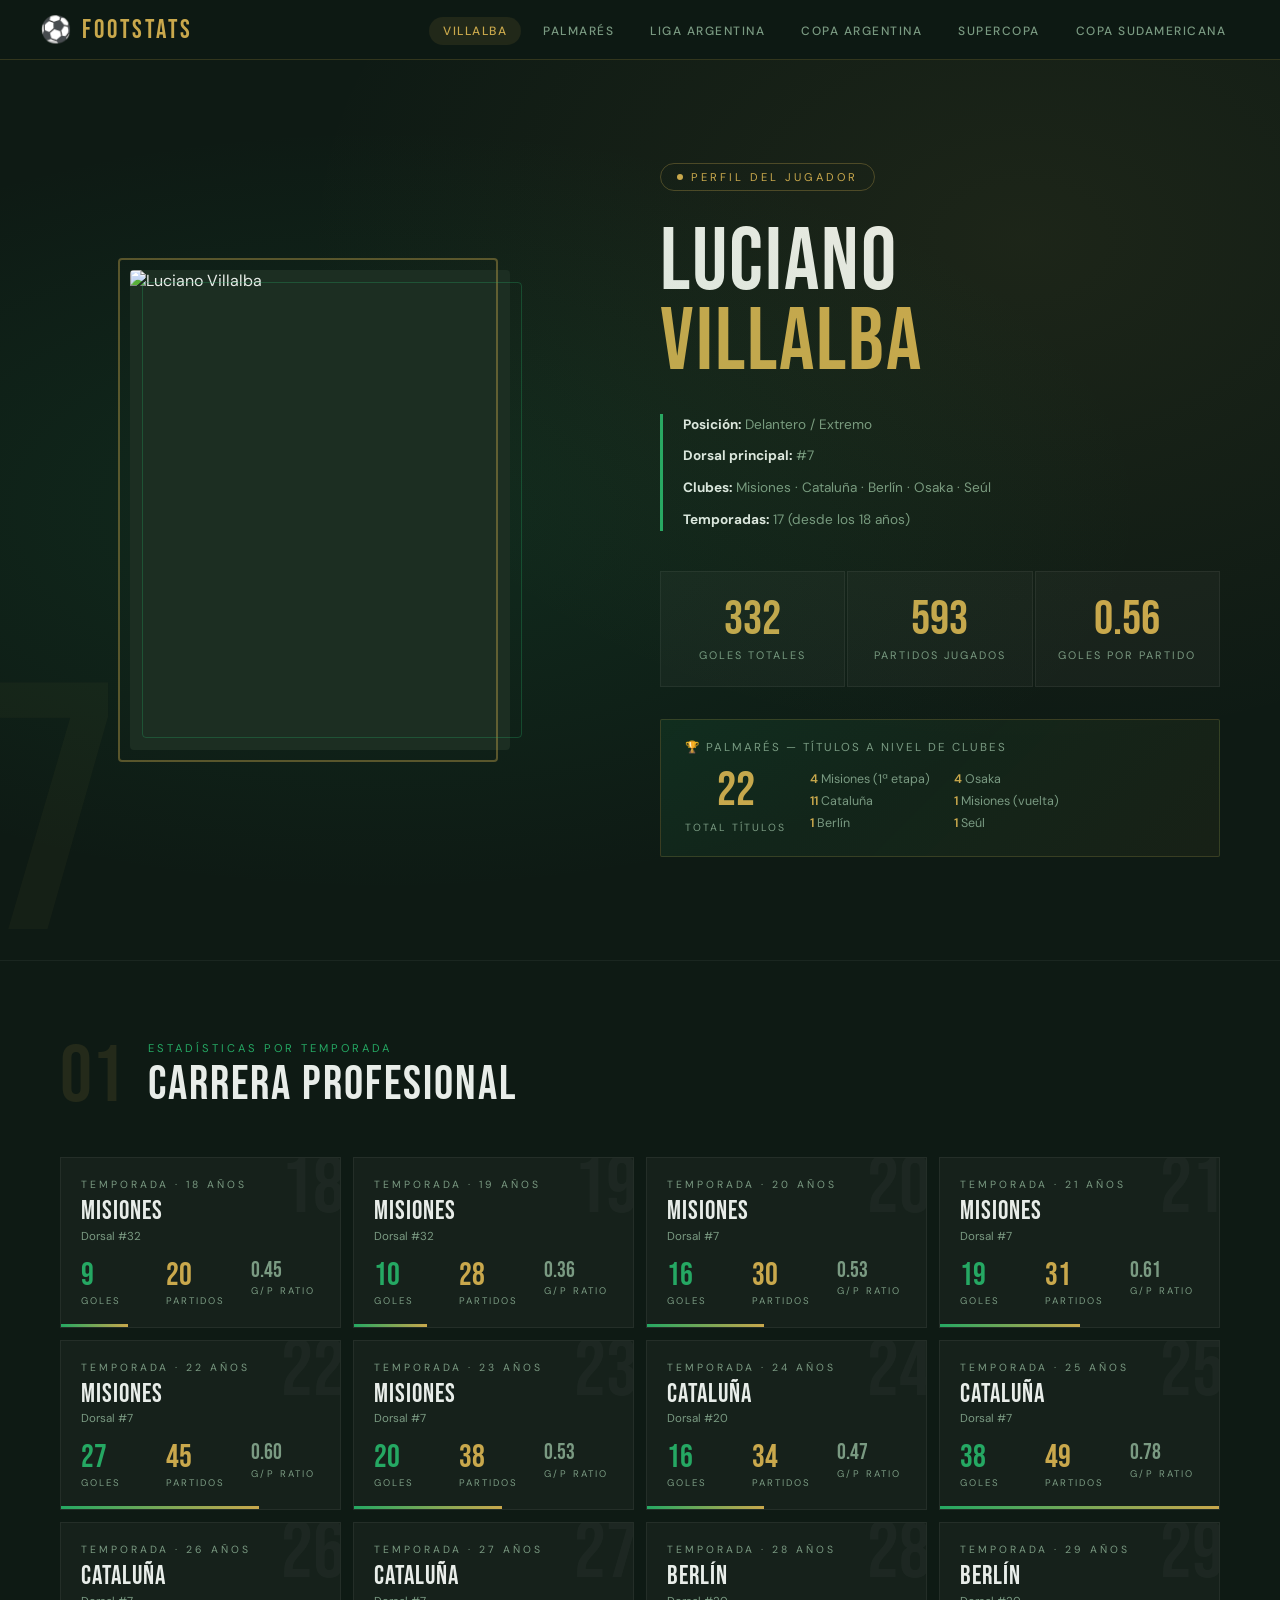
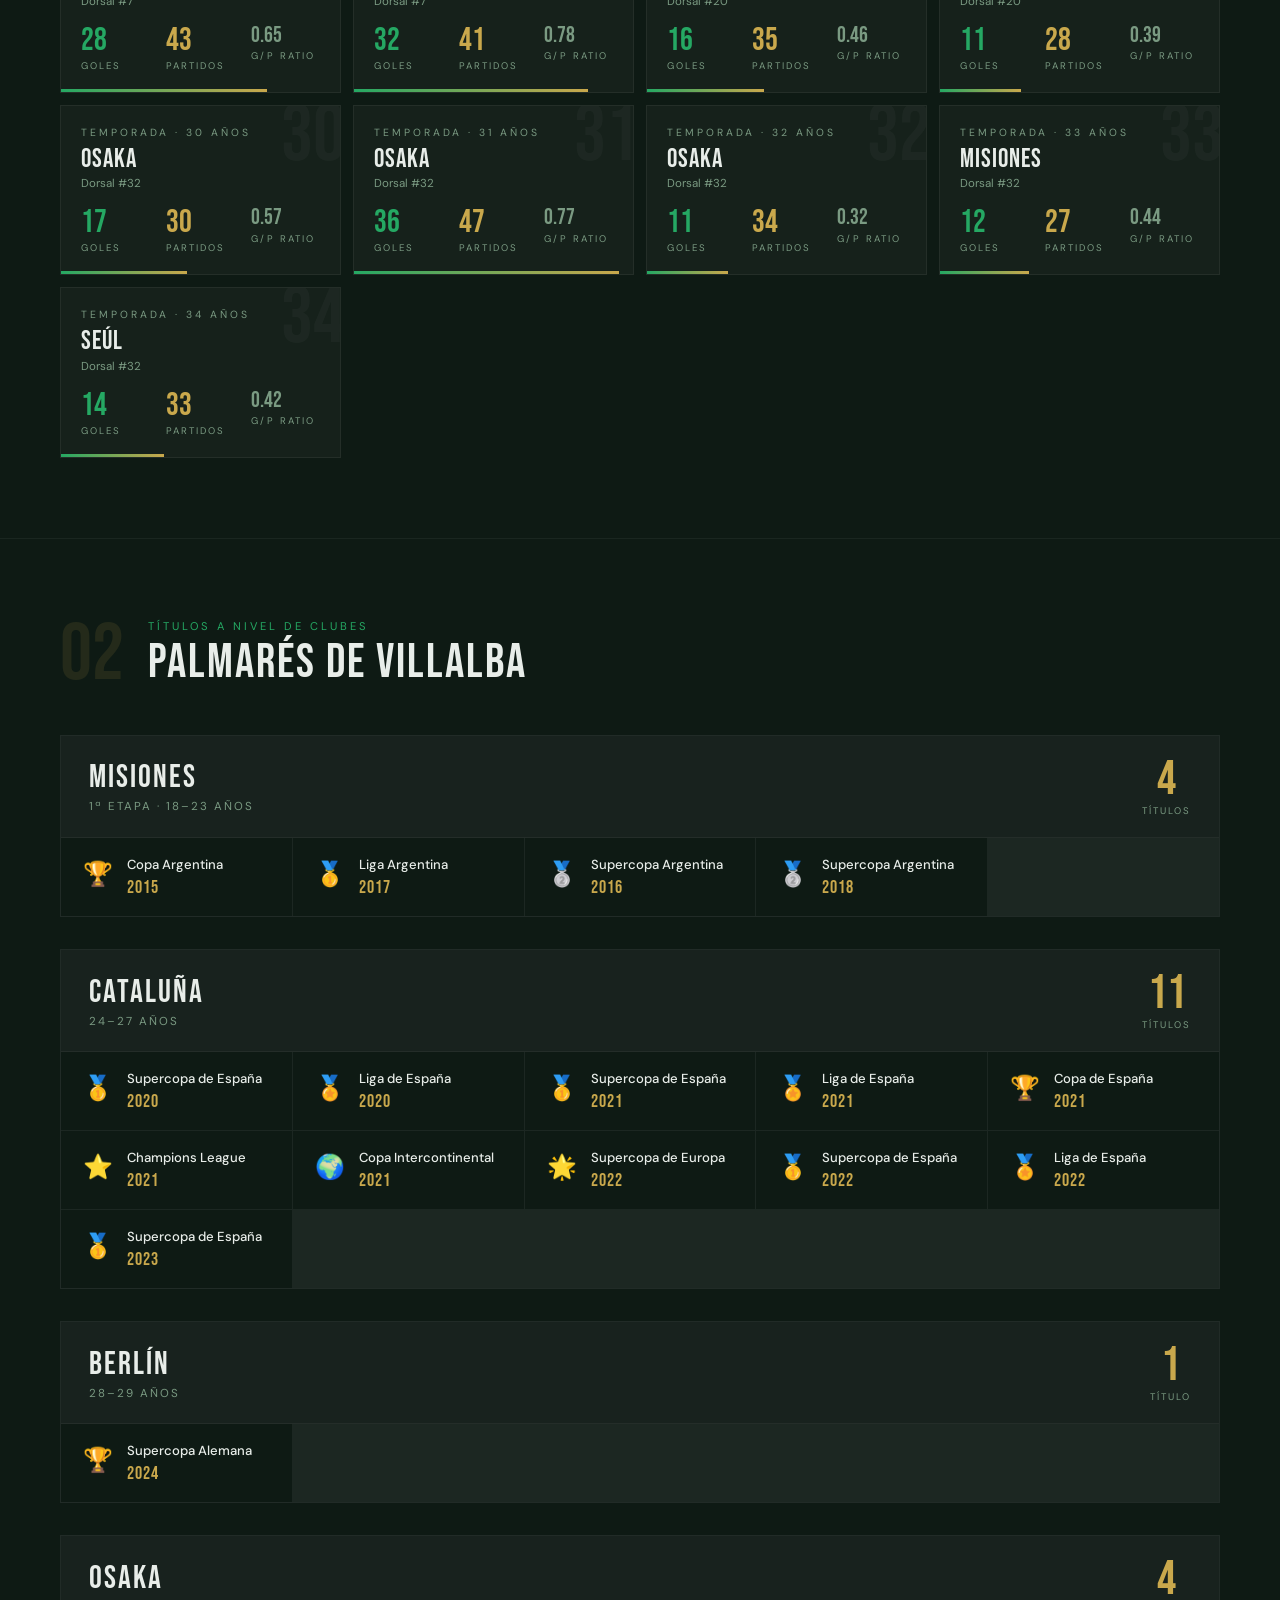
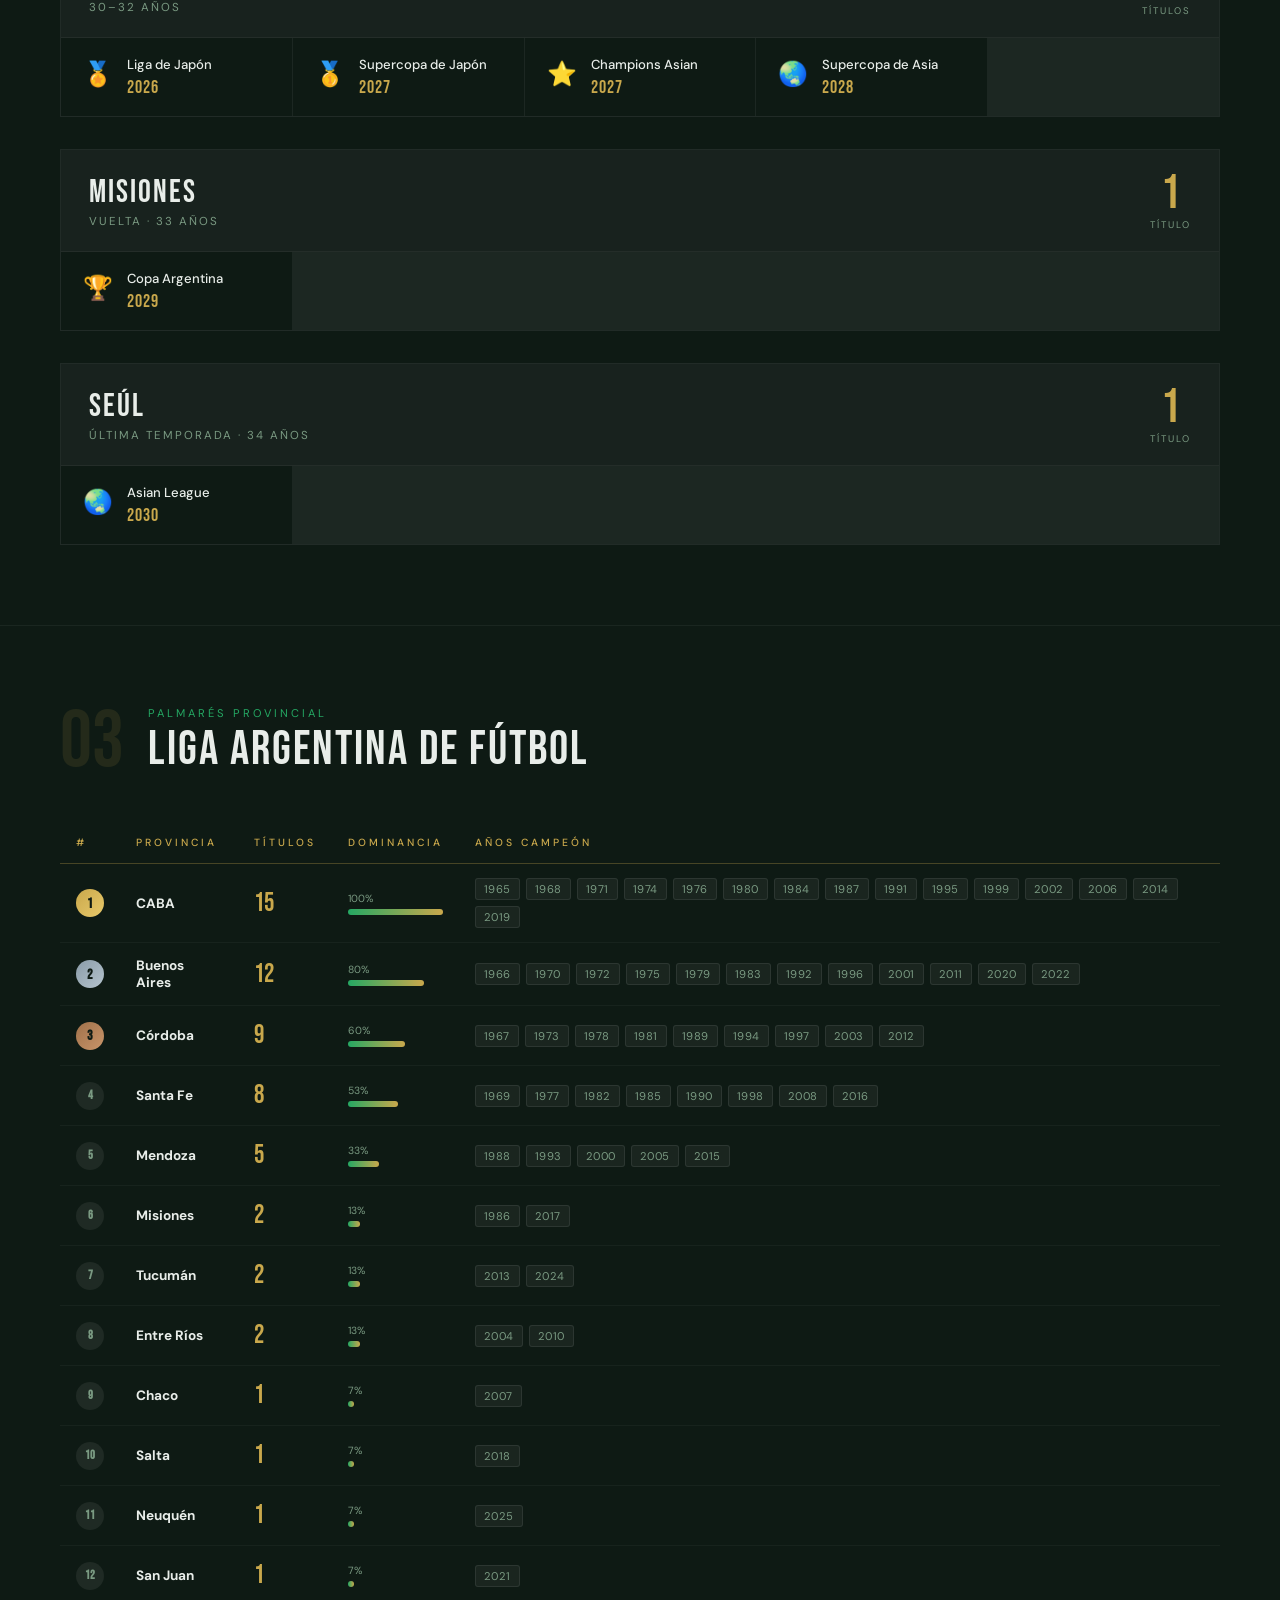
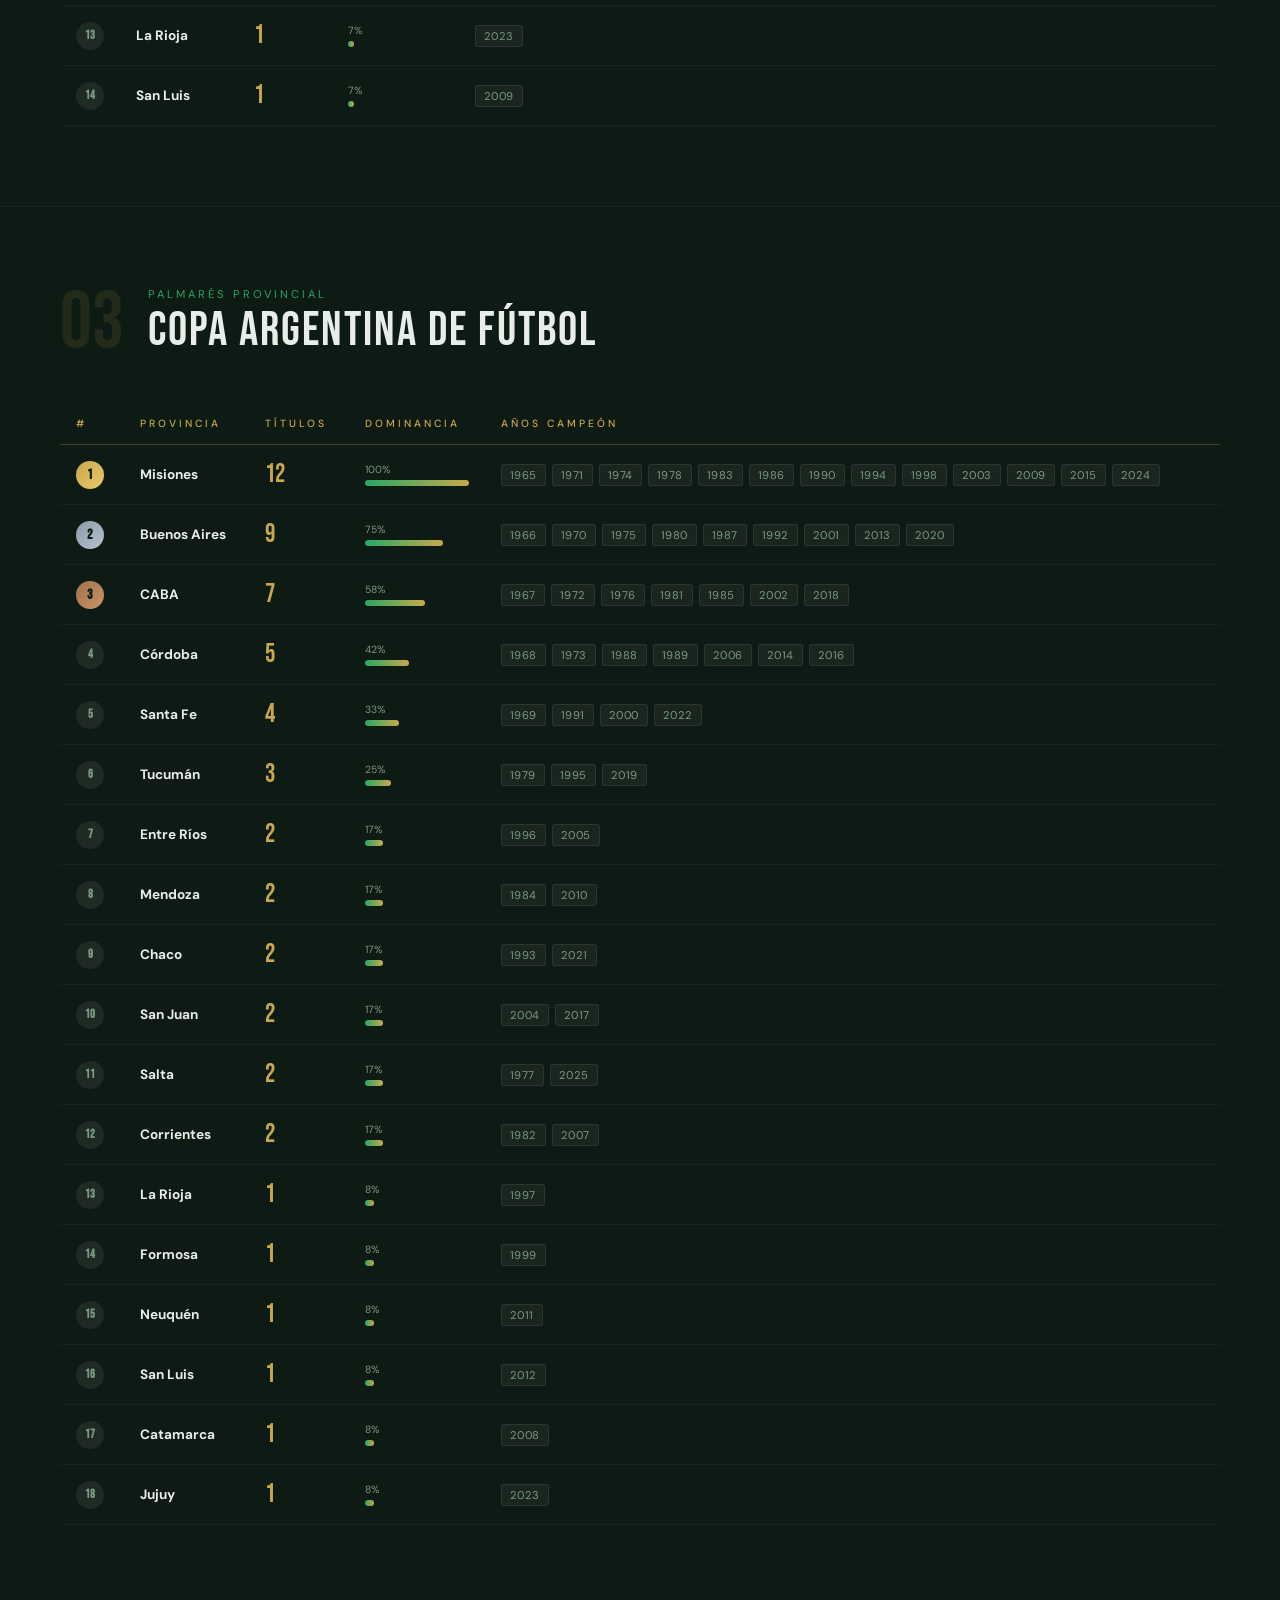
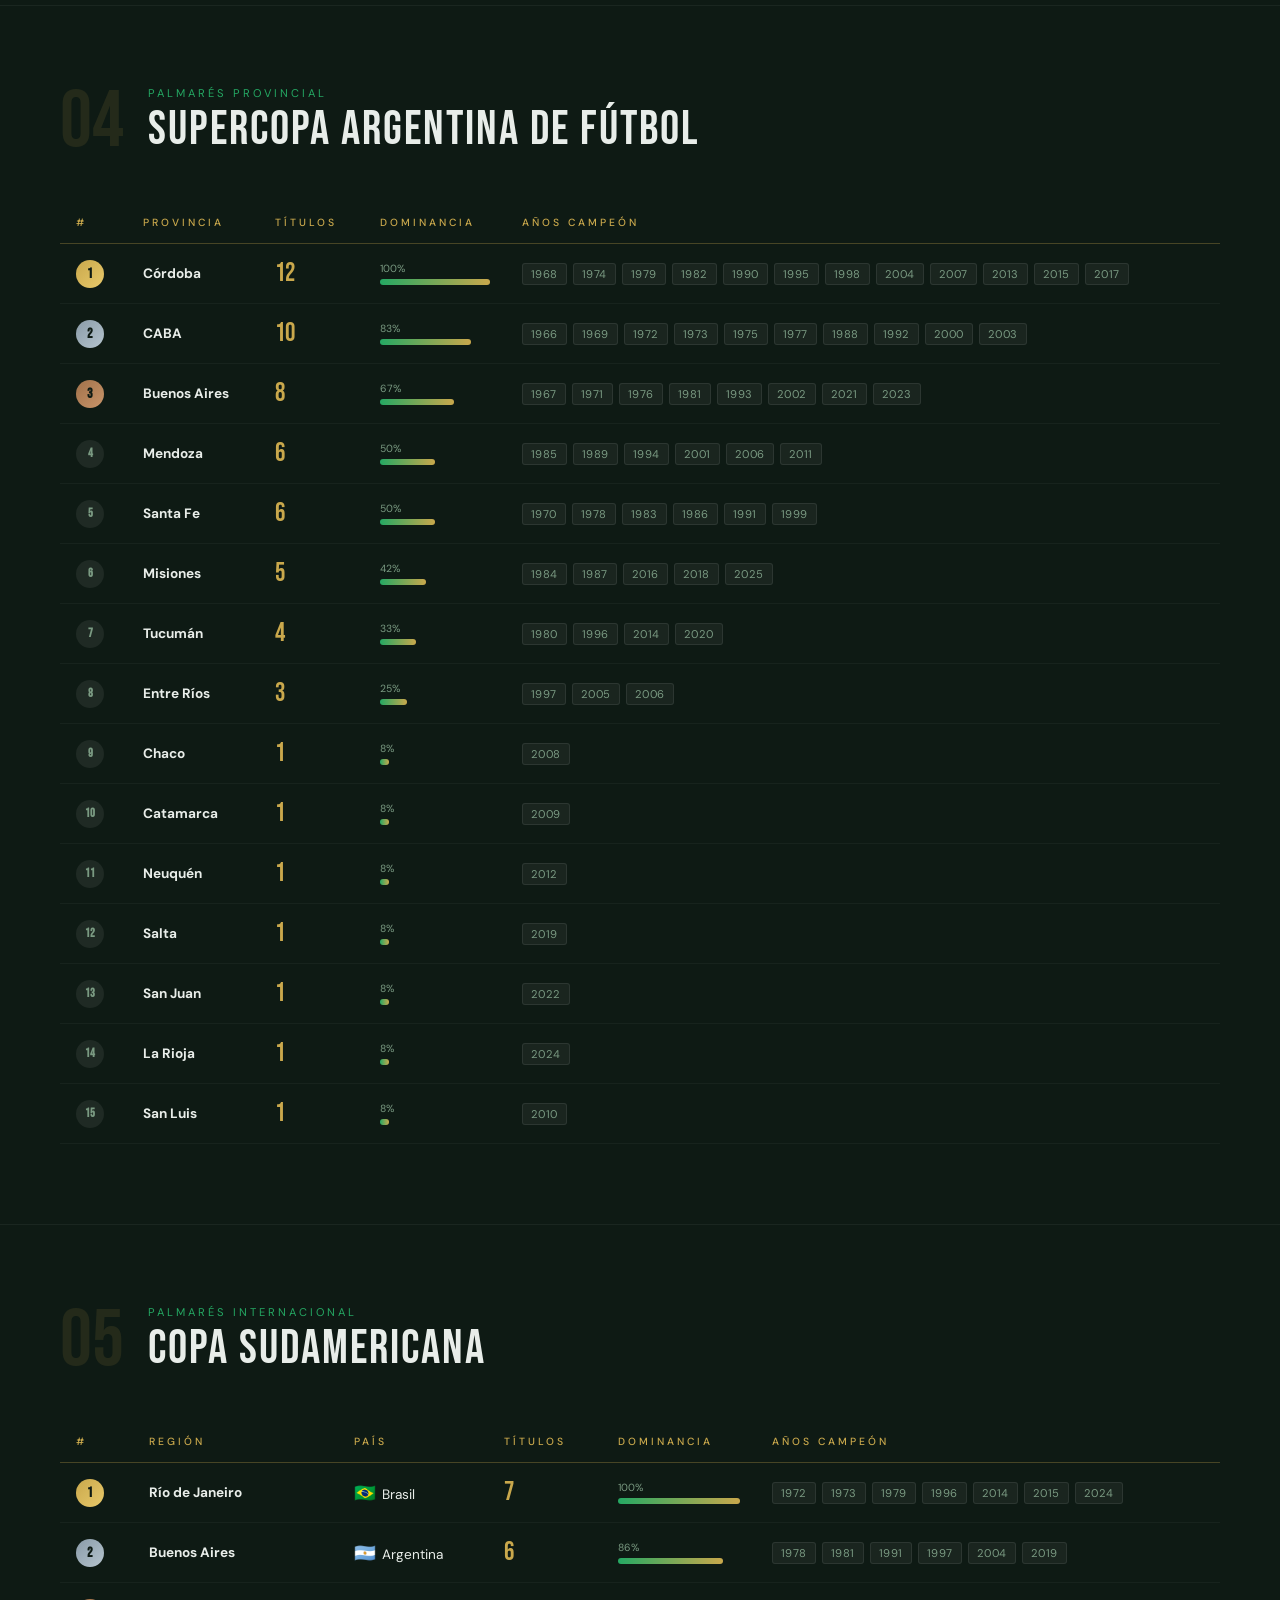
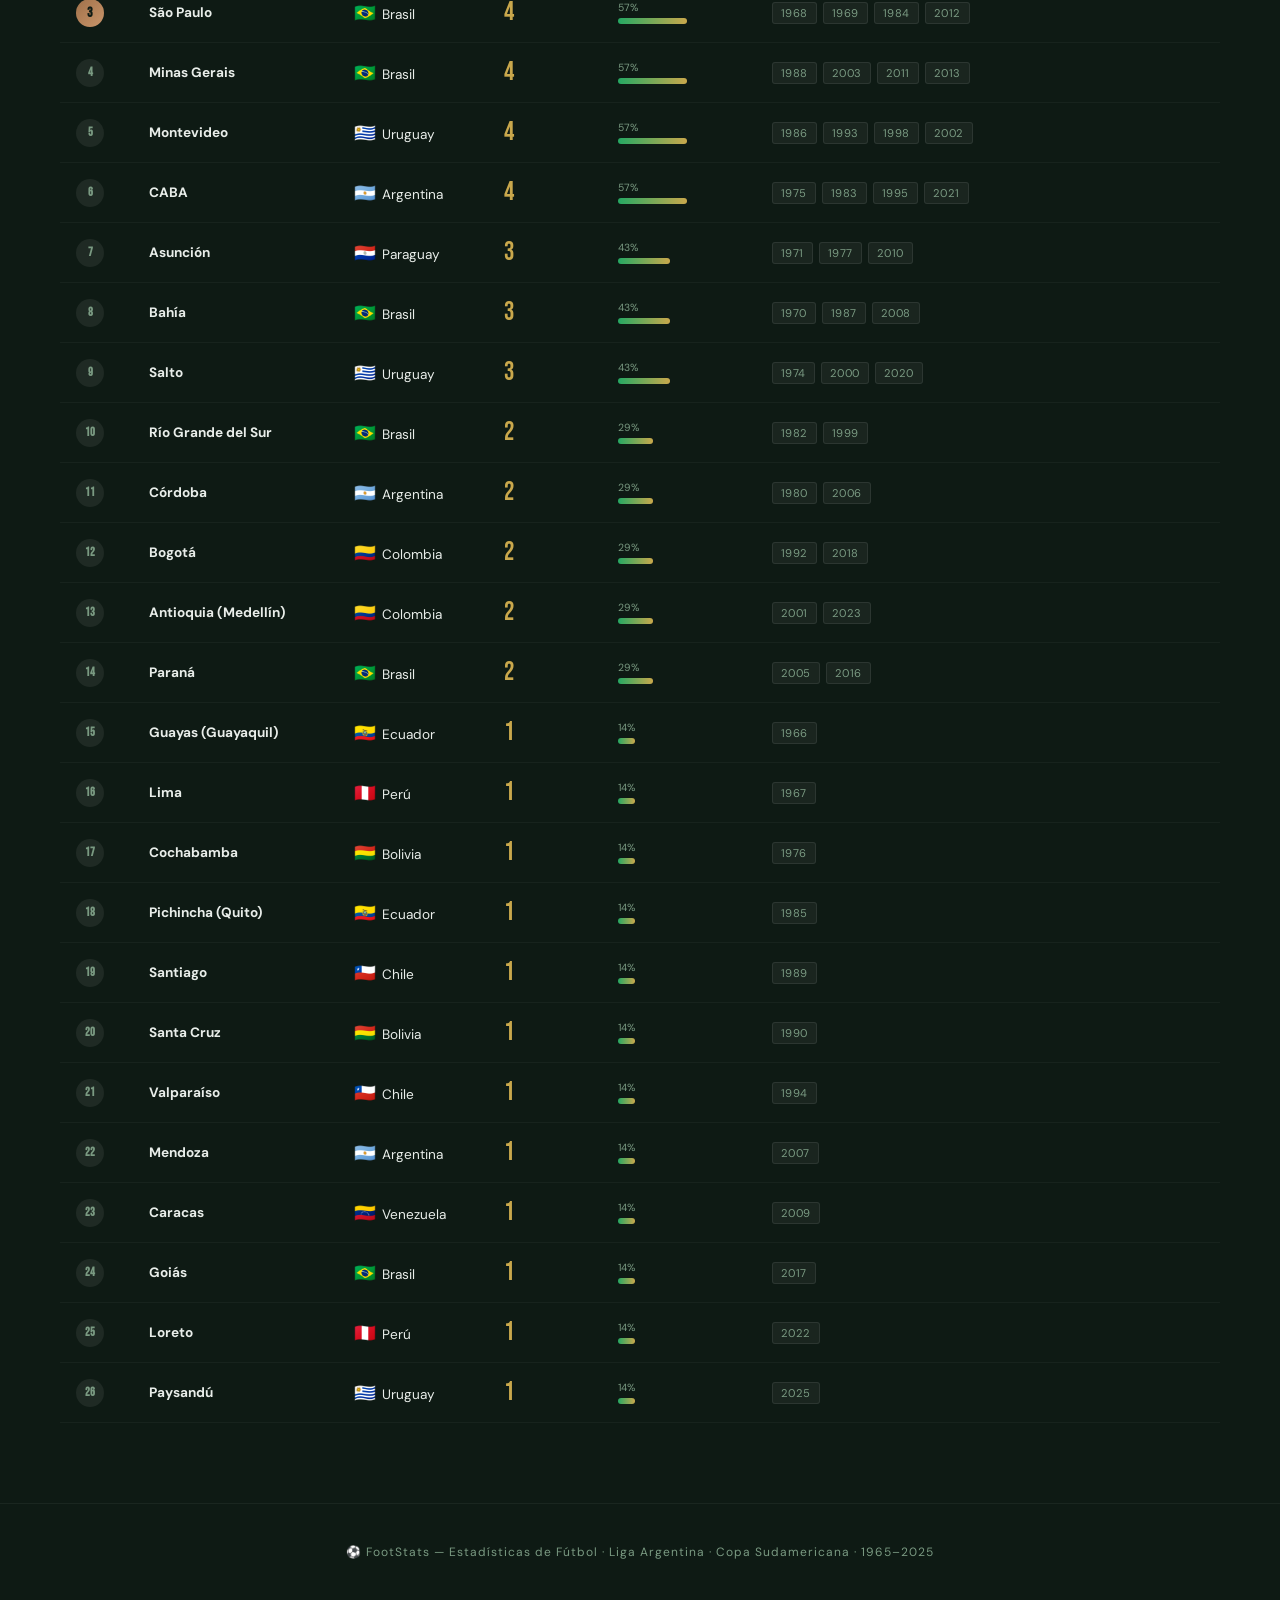
==== index.html @ 55102174 "commit inicial" ====
<!DOCTYPE html>
<html lang="es">

<head>
    <meta charset="UTF-8">
    <meta name="viewport" content="width=device-width, initial-scale=1.0">
    <title>Estadísticas de Fútbol</title>
    <link
        href="https://fonts.googleapis.com/css2?family=Bebas+Neue&family=DM+Sans:wght@300;400;500;600&family=Playfair+Display:ital,wght@0,700;1,400&display=swap"
        rel="stylesheet">
    <style>
        :root {
            --green: #1a7a4a;
            --green-light: #25a863;
            --green-dark: #0d4a2c;
            --gold: #c9a84c;
            --gold-light: #e8c96a;
            --cream: #f5f0e8;
            --dark: #0e1a14;
            --mid: #1c2e22;
            --text: #e8ede9;
            --muted: #7a9a82;
            --white: #ffffff;
            --red: #c0392b;
        }

        * {
            margin: 0;
            padding: 0;
            box-sizing: border-box;
        }

        body {
            background-color: var(--dark);
            color: var(--text);
            font-family: 'DM Sans', sans-serif;
            overflow-x: hidden;
        }

        /* NAV */
        nav {
            position: sticky;
            top: 0;
            z-index: 100;
            background: rgba(14, 26, 20, 0.95);
            backdrop-filter: blur(10px);
            border-bottom: 1px solid rgba(201, 168, 76, 0.2);
            padding: 0 40px;
            display: flex;
            align-items: center;
            justify-content: space-between;
            height: 60px;
        }

        .nav-logo {
            font-family: 'Bebas Neue', sans-serif;
            font-size: 1.6rem;
            letter-spacing: 3px;
            color: var(--gold);
        }

        .nav-links {
            display: flex;
            gap: 8px;
            list-style: none;
            flex-wrap: wrap;
        }

        .nav-links a {
            color: var(--muted);
            text-decoration: none;
            font-size: 0.75rem;
            font-weight: 500;
            letter-spacing: 1.5px;
            text-transform: uppercase;
            padding: 6px 14px;
            border-radius: 20px;
            transition: all 0.2s;
        }

        .nav-links a:hover,
        .nav-links a.active {
            color: var(--gold);
            background: rgba(201, 168, 76, 0.1);
        }

        /* HERO PLAYER */
        .player-hero {
            min-height: 100vh;
            display: grid;
            grid-template-columns: 1fr 1fr;
            position: relative;
            overflow: hidden;
        }

        .player-hero::before {
            content: '';
            position: absolute;
            inset: 0;
            background: radial-gradient(ellipse at 30% 50%, rgba(37, 168, 99, 0.12) 0%, transparent 60%),
                radial-gradient(ellipse at 80% 20%, rgba(201, 168, 76, 0.08) 0%, transparent 50%);
            pointer-events: none;
        }

        .player-photo-side {
            position: relative;
            display: flex;
            align-items: center;
            justify-content: center;
            padding: 80px 40px;
        }

        .photo-frame {
            position: relative;
            width: 380px;
            height: 480px;
        }

        .photo-frame::before {
            content: '';
            position: absolute;
            top: -12px;
            left: -12px;
            right: 12px;
            bottom: -12px;
            border: 2px solid var(--gold);
            border-radius: 4px;
            opacity: 0.4;
        }

        .photo-frame::after {
            content: '';
            position: absolute;
            top: 12px;
            left: 12px;
            right: -12px;
            bottom: 12px;
            border: 1px solid var(--green-light);
            border-radius: 4px;
            opacity: 0.3;
        }

        .player-image {
            width: 100%;
            height: 100%;
            object-fit: cover;
            border-radius: 4px;
            display: block;
            background: var(--mid);
        }

        .photo-placeholder {
            width: 100%;
            height: 100%;
            background: linear-gradient(145deg, var(--mid), var(--green-dark));
            border-radius: 4px;
            display: flex;
            flex-direction: column;
            align-items: center;
            justify-content: center;
            gap: 16px;
            color: var(--muted);
            border: 2px dashed rgba(201, 168, 76, 0.3);
        }

        .photo-placeholder svg {
            opacity: 0.4;
        }

        .photo-placeholder span {
            font-size: 0.8rem;
            letter-spacing: 2px;
            text-transform: uppercase;
            opacity: 0.5;
        }

        .player-number-bg {
            position: absolute;
            font-family: 'Bebas Neue', sans-serif;
            font-size: 22rem;
            color: rgba(201, 168, 76, 0.04);
            bottom: -40px;
            left: -20px;
            line-height: 1;
            pointer-events: none;
            user-select: none;
        }

        .player-info-side {
            display: flex;
            flex-direction: column;
            justify-content: center;
            padding: 80px 60px 80px 20px;
            gap: 32px;
        }

        .player-tag {
            display: inline-flex;
            align-items: center;
            gap: 8px;
            font-size: 0.7rem;
            letter-spacing: 3px;
            text-transform: uppercase;
            color: var(--gold);
            border: 1px solid rgba(201, 168, 76, 0.3);
            padding: 6px 16px;
            border-radius: 20px;
            width: fit-content;
        }

        .player-tag::before {
            content: '';
            width: 6px;
            height: 6px;
            border-radius: 50%;
            background: var(--gold);
        }

        .player-name {
            font-family: 'Bebas Neue', sans-serif;
            font-size: 5.5rem;
            line-height: 0.9;
            letter-spacing: 2px;
        }

        .player-name .first {
            color: var(--text);
            display: block;
        }

        .player-name .last {
            color: var(--gold);
            display: block;
        }

        .player-meta {
            display: flex;
            flex-direction: column;
            gap: 10px;
            padding-left: 2px;
            border-left: 3px solid var(--green-light);
            padding-left: 20px;
        }

        .player-meta p {
            font-size: 0.85rem;
            color: var(--muted);
            line-height: 1.6;
        }

        .player-meta strong {
            color: var(--text);
        }

        /* STATS OVERVIEW */
        .stats-overview {
            display: grid;
            grid-template-columns: repeat(3, 1fr);
            gap: 2px;
            margin-top: 8px;
        }

        .stat-block {
            background: rgba(255, 255, 255, 0.03);
            padding: 24px 20px;
            border: 1px solid rgba(255, 255, 255, 0.06);
            text-align: center;
            transition: all 0.3s;
            cursor: default;
        }

        .stat-block:hover {
            background: rgba(201, 168, 76, 0.08);
            border-color: rgba(201, 168, 76, 0.2);
        }

        .stat-block .num {
            font-family: 'Bebas Neue', sans-serif;
            font-size: 3rem;
            color: var(--gold);
            line-height: 1;
            display: block;
        }

        .stat-block .lbl {
            font-size: 0.68rem;
            letter-spacing: 2px;
            text-transform: uppercase;
            color: var(--muted);
            margin-top: 4px;
            display: block;
        }

        .palmares-box {
            background: linear-gradient(135deg, rgba(37, 168, 99, 0.1), rgba(201, 168, 76, 0.05));
            border: 1px solid rgba(201, 168, 76, 0.2);
            padding: 20px 24px;
            border-radius: 2px;
            display: flex;
            align-items: center;
            justify-content: space-between;
            gap: 16px;
        }

        .palmares-box .palm-label {
            font-size: 0.72rem;
            letter-spacing: 2px;
            text-transform: uppercase;
            color: var(--muted);
        }

        .palmares-box .palm-content {
            font-size: 0.9rem;
            color: var(--text);
            margin-top: 4px;
        }

        .titles-input-row {
            display: flex;
            gap: 12px;
            align-items: center;
        }

        .titles-input {
            background: rgba(255, 255, 255, 0.05);
            border: 1px solid rgba(201, 168, 76, 0.3);
            color: var(--gold);
            font-family: 'Bebas Neue', sans-serif;
            font-size: 2.5rem;
            width: 80px;
            text-align: center;
            padding: 8px;
            border-radius: 2px;
            outline: none;
            transition: border-color 0.2s;
        }

        .titles-input:focus {
            border-color: var(--gold);
        }

        /* CAREER TABLE */
        section {
            padding: 80px 60px;
            border-top: 1px solid rgba(255, 255, 255, 0.05);
        }

        .section-header {
            display: flex;
            align-items: flex-end;
            gap: 24px;
            margin-bottom: 48px;
        }

        .section-number {
            font-family: 'Bebas Neue', sans-serif;
            font-size: 5rem;
            color: rgba(201, 168, 76, 0.12);
            line-height: 0.8;
            flex-shrink: 0;
        }

        .section-title-block {}

        .section-subtitle {
            font-size: 0.7rem;
            letter-spacing: 3px;
            text-transform: uppercase;
            color: var(--green-light);
            margin-bottom: 6px;
        }

        .section-title {
            font-family: 'Bebas Neue', sans-serif;
            font-size: 3rem;
            letter-spacing: 2px;
            color: var(--text);
            line-height: 1;
        }

        /* CAREER CARDS */
        .career-grid {
            display: grid;
            grid-template-columns: repeat(auto-fill, minmax(240px, 1fr));
            gap: 12px;
        }

        .career-card {
            background: rgba(255, 255, 255, 0.03);
            border: 1px solid rgba(255, 255, 255, 0.06);
            padding: 20px;
            position: relative;
            overflow: hidden;
            transition: all 0.3s;
            cursor: default;
        }

        .career-card:hover {
            background: rgba(255, 255, 255, 0.06);
            border-color: rgba(201, 168, 76, 0.2);
            transform: translateY(-2px);
        }

        .career-card::before {
            content: attr(data-age);
            position: absolute;
            top: -10px;
            right: -5px;
            font-family: 'Bebas Neue', sans-serif;
            font-size: 5rem;
            color: rgba(255, 255, 255, 0.03);
            line-height: 1;
            pointer-events: none;
        }

        .card-age {
            font-size: 0.65rem;
            letter-spacing: 3px;
            text-transform: uppercase;
            color: var(--muted);
            margin-bottom: 8px;
        }

        .card-club {
            font-family: 'Bebas Neue', sans-serif;
            font-size: 1.6rem;
            letter-spacing: 1px;
            color: var(--text);
            line-height: 1;
            margin-bottom: 4px;
        }

        .card-number {
            font-size: 0.72rem;
            color: var(--muted);
            margin-bottom: 16px;
        }

        .card-stats {
            display: flex;
            gap: 16px;
        }

        .card-stat {
            flex: 1;
        }

        .card-stat .val {
            font-family: 'Bebas Neue', sans-serif;
            font-size: 2rem;
            color: var(--gold);
            display: block;
            line-height: 1;
        }

        .card-stat .val.goals {
            color: var(--green-light);
        }

        .card-stat .key {
            font-size: 0.6rem;
            letter-spacing: 2px;
            text-transform: uppercase;
            color: var(--muted);
            margin-top: 2px;
            display: block;
        }

        .goals-bar {
            position: absolute;
            bottom: 0;
            left: 0;
            height: 3px;
            background: linear-gradient(90deg, var(--green-light), var(--gold));
            transition: width 1s ease;
        }

        /* PALMARÉS TABLE */
        .palmares-section {}

        .comp-tabs {
            display: flex;
            gap: 4px;
            margin-bottom: 32px;
            flex-wrap: wrap;
        }

        .comp-tab {
            font-size: 0.72rem;
            letter-spacing: 2px;
            text-transform: uppercase;
            padding: 8px 20px;
            background: transparent;
            border: 1px solid rgba(255, 255, 255, 0.1);
            color: var(--muted);
            cursor: pointer;
            transition: all 0.2s;
            font-family: 'DM Sans', sans-serif;
            font-weight: 500;
        }

        .comp-tab:hover,
        .comp-tab.active {
            background: rgba(201, 168, 76, 0.12);
            border-color: var(--gold);
            color: var(--gold);
        }

        .palmares-table-wrap {
            overflow-x: auto;
        }

        .palmares-table {
            width: 100%;
            border-collapse: collapse;
            font-size: 0.85rem;
        }

        .palmares-table thead tr {
            border-bottom: 1px solid rgba(201, 168, 76, 0.3);
        }

        .palmares-table th {
            font-size: 0.65rem;
            letter-spacing: 3px;
            text-transform: uppercase;
            color: var(--gold);
            padding: 14px 16px;
            text-align: left;
            font-weight: 500;
        }

        .palmares-table td {
            padding: 14px 16px;
            border-bottom: 1px solid rgba(255, 255, 255, 0.04);
            color: var(--text);
            vertical-align: middle;
        }

        .palmares-table tbody tr {
            transition: background 0.2s;
        }

        .palmares-table tbody tr:hover {
            background: rgba(255, 255, 255, 0.03);
        }

        .rank-badge {
            display: inline-flex;
            align-items: center;
            justify-content: center;
            width: 28px;
            height: 28px;
            border-radius: 50%;
            font-family: 'Bebas Neue', sans-serif;
            font-size: 0.9rem;
            font-weight: 700;
        }

        .rank-1 {
            background: linear-gradient(135deg, #c9a84c, #e8c96a);
            color: var(--dark);
        }

        .rank-2 {
            background: linear-gradient(135deg, #8a9ba8, #b5c4ce);
            color: var(--dark);
        }

        .rank-3 {
            background: linear-gradient(135deg, #a0714a, #c9956a);
            color: var(--dark);
        }

        .rank-other {
            background: rgba(255, 255, 255, 0.07);
            color: var(--muted);
            font-size: 0.75rem;
        }

        .titles-count {
            font-family: 'Bebas Neue', sans-serif;
            font-size: 1.6rem;
            color: var(--gold);
        }

        .years-list {
            display: flex;
            flex-wrap: wrap;
            gap: 6px;
        }

        .year-tag {
            font-size: 0.7rem;
            padding: 3px 8px;
            background: rgba(255, 255, 255, 0.05);
            border: 1px solid rgba(255, 255, 255, 0.08);
            border-radius: 3px;
            color: var(--muted);
            letter-spacing: 0.5px;
            transition: all 0.2s;
        }

        .year-tag:hover {
            background: rgba(201, 168, 76, 0.1);
            border-color: rgba(201, 168, 76, 0.3);
            color: var(--gold);
        }

        .bar-cell {
            min-width: 120px;
        }

        .title-bar {
            height: 6px;
            background: linear-gradient(90deg, var(--green-light), var(--gold));
            border-radius: 3px;
            margin-top: 4px;
            transition: width 1s ease;
        }

        /* COPA SUD */
        .country-flag {
            font-size: 1.1rem;
            margin-right: 6px;
        }

        .province-region {
            font-size: 0.75rem;
            color: var(--muted);
            margin-top: 2px;
        }

        /* HIDDEN TABS */
        .tab-content {
            display: none;
        }

        .tab-content.active {
            display: block;
        }

        /* FOOTER */
        footer {
            text-align: center;
            padding: 40px;
            border-top: 1px solid rgba(255, 255, 255, 0.05);
            color: var(--muted);
            font-size: 0.75rem;
            letter-spacing: 1px;
        }

        /* RESPONSIVE */
        @media(max-width: 900px) {
            .player-hero {
                grid-template-columns: 1fr;
            }

            .player-info-side {
                padding: 40px;
            }

            .player-photo-side {
                padding: 60px 40px 0;
            }

            .photo-frame {
                width: 280px;
                height: 360px;
            }

            .player-name {
                font-size: 3.5rem;
            }

            section {
                padding: 60px 24px;
            }

            nav {
                padding: 0 20px;
            }

            .nav-links {
                display: none;
            }
        }

        /* PLAYER PALMARES */
        .palmares-clubs {
            display: flex;
            flex-direction: column;
            gap: 32px;
        }

        .club-palmares-block {
            border: 1px solid rgba(255, 255, 255, 0.06);
            background: rgba(255, 255, 255, 0.02);
            overflow: hidden;
            transition: border-color 0.3s;
        }

        .club-palmares-block:hover {
            border-color: rgba(201, 168, 76, 0.2);
        }

        .club-palmares-header {
            display: flex;
            align-items: center;
            gap: 20px;
            padding: 20px 28px;
            background: rgba(255, 255, 255, 0.02);
            border-bottom: 1px solid rgba(255, 255, 255, 0.05);
        }

        .club-name-big {
            font-family: 'Bebas Neue', sans-serif;
            font-size: 2rem;
            letter-spacing: 2px;
            color: var(--text);
            flex: 1;
        }

        .club-period {
            font-size: 0.72rem;
            letter-spacing: 2px;
            text-transform: uppercase;
            color: var(--muted);
            margin-top: 2px;
        }

        .club-title-count {
            font-family: 'Bebas Neue', sans-serif;
            font-size: 3rem;
            color: var(--gold);
            line-height: 1;
            text-align: center;
        }

        .club-title-label {
            font-size: 0.6rem;
            letter-spacing: 2px;
            text-transform: uppercase;
            color: var(--muted);
        }

        .trophies-grid {
            display: grid;
            grid-template-columns: repeat(auto-fill, minmax(210px, 1fr));
            gap: 1px;
            background: rgba(255, 255, 255, 0.04);
        }

        .trophy-item {
            background: var(--dark);
            padding: 18px 22px;
            display: flex;
            align-items: flex-start;
            gap: 14px;
            transition: background 0.2s;
        }

        .trophy-item:hover {
            background: rgba(201, 168, 76, 0.05);
        }

        .trophy-icon {
            font-size: 1.5rem;
            flex-shrink: 0;
            margin-top: 2px;
        }

        .trophy-name {
            font-size: 0.82rem;
            font-weight: 500;
            color: var(--text);
            line-height: 1.3;
        }

        .trophy-year {
            font-family: 'Bebas Neue', sans-serif;
            font-size: 1.1rem;
            color: var(--gold);
            margin-top: 4px;
            display: block;
            letter-spacing: 1px;
        }

        /* SCROLL ANIMATION */
        .fade-in {
            opacity: 0;
            transform: translateY(20px);
            transition: opacity 0.6s ease, transform 0.6s ease;
        }

        .fade-in.visible {
            opacity: 1;
            transform: translateY(0);
        }
    </style>
</head>

<body>

    <nav>
        <span class="nav-logo">⚽ FootStats</span>
        <ul class="nav-links">
            <li><a href="#villalba" class="active">Villalba</a></li>
            <li><a href="#palmares-jugador">Palmarés</a></li>
            <li><a href="#liga">Liga Argentina</a></li>
            <li><a href="#copa">Copa Argentina</a></li>
            <li><a href="#supercopa">Supercopa</a></li>
            <li><a href="#sudamericana">Copa Sudamericana</a></li>
        </ul>
    </nav>

    <!-- ====== PLAYER HERO ====== -->
    <section id="villalba" style="padding:0; border:none;">
        <div class="player-hero">
            <div class="player-photo-side">
                <div class="player-number-bg">7</div>
                <div class="photo-frame">
                    <img src="img/me.png" alt="Luciano Villalba" class="player-image">
                </div>
            </div>

            <div class="player-info-side">
                <div class="player-tag">Perfil del jugador</div>

                <div class="player-name">
                    <span class="first">Luciano</span>
                    <span class="last">Villalba</span>
                </div>

                <div class="player-meta">
                    <p><strong>Posición:</strong> Delantero / Extremo</p>
                    <p><strong>Dorsal principal:</strong> #7</p>
                    <p><strong>Clubes:</strong> Misiones · Cataluña · Berlín · Osaka · Seúl</p>
                    <p><strong>Temporadas:</strong> 17 (desde los 18 años)</p>
                </div>

                <div class="stats-overview">
                    <div class="stat-block">
                        <span class="num" id="totalGoals">—</span>
                        <span class="lbl">Goles totales</span>
                    </div>
                    <div class="stat-block">
                        <span class="num" id="totalGames">—</span>
                        <span class="lbl">Partidos jugados</span>
                    </div>
                    <div class="stat-block">
                        <span class="num" id="avgGoals">—</span>
                        <span class="lbl">Goles por partido</span>
                    </div>
                </div>

                <div class="palmares-box">
                    <div style="flex:1">
                        <div class="palm-label">🏆 Palmarés — Títulos a nivel de clubes</div>
                        <div style="display:flex; gap:24px; margin-top:12px; flex-wrap:wrap;">
                            <div style="text-align:center">
                                <span
                                    style="font-family:'Bebas Neue',sans-serif;font-size:3rem;color:var(--gold);line-height:1;display:block;">22</span>
                                <span
                                    style="font-size:0.65rem;letter-spacing:2px;text-transform:uppercase;color:var(--muted);">Total
                                    títulos</span>
                            </div>
                            <div style="display:flex;flex-direction:column;gap:6px;justify-content:center;">
                                <div style="font-size:0.78rem;color:var(--text);"><span
                                        style="color:var(--gold);font-weight:600;">4</span> <span
                                        style="color:var(--muted);">Misiones (1ª etapa)</span></div>
                                <div style="font-size:0.78rem;color:var(--text);"><span
                                        style="color:var(--gold);font-weight:600;">11</span> <span
                                        style="color:var(--muted);">Cataluña</span></div>
                                <div style="font-size:0.78rem;color:var(--text);"><span
                                        style="color:var(--gold);font-weight:600;">1</span> <span
                                        style="color:var(--muted);">Berlín</span></div>
                            </div>
                            <div style="display:flex;flex-direction:column;gap:6px;justify-content:center;">
                                <div style="font-size:0.78rem;color:var(--text);"><span
                                        style="color:var(--gold);font-weight:600;">4</span> <span
                                        style="color:var(--muted);">Osaka</span></div>
                                <div style="font-size:0.78rem;color:var(--text);"><span
                                        style="color:var(--gold);font-weight:600;">1</span> <span
                                        style="color:var(--muted);">Misiones (vuelta)</span></div>
                                <div style="font-size:0.78rem;color:var(--text);"><span
                                        style="color:var(--gold);font-weight:600;">1</span> <span
                                        style="color:var(--muted);">Seúl</span></div>
                            </div>
                        </div>
                    </div>
                </div>
            </div>
        </div>
    </section>

    <!-- ====== CAREER ====== -->
    <section>
        <div class="section-header fade-in">
            <div class="section-number">01</div>
            <div class="section-title-block">
                <div class="section-subtitle">Estadísticas por temporada</div>
                <div class="section-title">Carrera Profesional</div>
            </div>
        </div>
        <div class="career-grid" id="careerGrid"></div>
    </section>

    <!-- ====== PLAYER PALMARES ====== -->
    <section id="palmares-jugador">
        <div class="section-header fade-in">
            <div class="section-number">02</div>
            <div class="section-title-block">
                <div class="section-subtitle">Títulos a nivel de clubes</div>
                <div class="section-title">Palmarés de Villalba</div>
            </div>
        </div>
        <div class="palmares-clubs" id="palmaresClubs"></div>
    </section>

    <!-- ====== LIGA ARGENTINA ====== -->
    <section id="liga">
        <div class="section-header fade-in">
            <div class="section-number">03</div>
            <div class="section-title-block">
                <div class="section-subtitle">Palmarés provincial</div>
                <div class="section-title">Liga Argentina de Fútbol</div>
            </div>
        </div>
        <div class="palmares-table-wrap fade-in" id="ligaTable"></div>
    </section>

    <!-- ====== COPA ARGENTINA ====== -->
    <section id="copa">
        <div class="section-header fade-in">
            <div class="section-number">03</div>
            <div class="section-title-block">
                <div class="section-subtitle">Palmarés provincial</div>
                <div class="section-title">Copa Argentina de Fútbol</div>
            </div>
        </div>
        <div class="palmares-table-wrap fade-in" id="copaTable"></div>
    </section>

    <!-- ====== SUPERCOPA ====== -->
    <section id="supercopa">
        <div class="section-header fade-in">
            <div class="section-number">04</div>
            <div class="section-title-block">
                <div class="section-subtitle">Palmarés provincial</div>
                <div class="section-title">Supercopa Argentina de Fútbol</div>
            </div>
        </div>
        <div class="palmares-table-wrap fade-in" id="supercopaTable"></div>
    </section>

    <!-- ====== COPA SUDAMERICANA ====== -->
    <section id="sudamericana">
        <div class="section-header fade-in">
            <div class="section-number">05</div>
            <div class="section-title-block">
                <div class="section-subtitle">Palmarés internacional</div>
                <div class="section-title">Copa Sudamericana</div>
            </div>
        </div>
        <div class="palmares-table-wrap fade-in" id="sudamericanaTable"></div>
    </section>

    <footer>
        <span>⚽ FootStats — Estadísticas de Fútbol · Liga Argentina · Copa Sudamericana · 1965–2025</span>
    </footer>

    <script>
        // ==============================
        // DATA
        // ==============================
        const careerData = [
            { age: 18, num: 32, club: 'Misiones', goals: 9, games: 20 },
            { age: 19, num: 32, club: 'Misiones', goals: 10, games: 28 },
            { age: 20, num: 7, club: 'Misiones', goals: 16, games: 30 },
            { age: 21, num: 7, club: 'Misiones', goals: 19, games: 31 },
            { age: 22, num: 7, club: 'Misiones', goals: 27, games: 45 },
            { age: 23, num: 7, club: 'Misiones', goals: 20, games: 38 },
            { age: 24, num: 20, club: 'Cataluña', goals: 16, games: 34 },
            { age: 25, num: 7, club: 'Cataluña', goals: 38, games: 49 },
            { age: 26, num: 7, club: 'Cataluña', goals: 28, games: 43 },
            { age: 27, num: 7, club: 'Cataluña', goals: 32, games: 41 },
            { age: 28, num: 20, club: 'Berlín', goals: 16, games: 35 },
            { age: 29, num: 20, club: 'Berlín', goals: 11, games: 28 },
            { age: 30, num: 32, club: 'Osaka', goals: 17, games: 30 },
            { age: 31, num: 32, club: 'Osaka', goals: 36, games: 47 },
            { age: 32, num: 32, club: 'Osaka', goals: 11, games: 34 },
            { age: 33, num: 32, club: 'Misiones', goals: 12, games: 27 },
            { age: 34, num: 32, club: 'Seúl', goals: 14, games: 33 },
        ];

        const ligaData = [
            { prov: 'CABA', titulos: 15, years: [1965, 1968, 1971, 1974, 1976, 1980, 1984, 1987, 1991, 1995, 1999, 2002, 2006, 2014, 2019] },
            { prov: 'Buenos Aires', titulos: 12, years: [1966, 1970, 1972, 1975, 1979, 1983, 1992, 1996, 2001, 2011, 2020, 2022] },
            { prov: 'Córdoba', titulos: 9, years: [1967, 1973, 1978, 1981, 1989, 1994, 1997, 2003, 2012] },
            { prov: 'Santa Fe', titulos: 8, years: [1969, 1977, 1982, 1985, 1990, 1998, 2008, 2016] },
            { prov: 'Mendoza', titulos: 5, years: [1988, 1993, 2000, 2005, 2015] },
            { prov: 'Misiones', titulos: 2, years: [1986, 2017] },
            { prov: 'Tucumán', titulos: 2, years: [2013, 2024] },
            { prov: 'Entre Ríos', titulos: 2, years: [2004, 2010] },
            { prov: 'Chaco', titulos: 1, years: [2007] },
            { prov: 'Salta', titulos: 1, years: [2018] },
            { prov: 'Neuquén', titulos: 1, years: [2025] },
            { prov: 'San Juan', titulos: 1, years: [2021] },
            { prov: 'La Rioja', titulos: 1, years: [2023] },
            { prov: 'San Luis', titulos: 1, years: [2009] },
        ];

        const copaData = [
            { prov: 'Misiones', titulos: 12, years: [1965, 1971, 1974, 1978, 1983, 1986, 1990, 1994, 1998, 2003, 2009, 2015, 2024] },
            { prov: 'Buenos Aires', titulos: 9, years: [1966, 1970, 1975, 1980, 1987, 1992, 2001, 2013, 2020] },
            { prov: 'CABA', titulos: 7, years: [1967, 1972, 1976, 1981, 1985, 2002, 2018] },
            { prov: 'Córdoba', titulos: 5, years: [1968, 1973, 1988, 1989, 2006, 2014, 2016] },
            { prov: 'Santa Fe', titulos: 4, years: [1969, 1991, 2000, 2022] },
            { prov: 'Tucumán', titulos: 3, years: [1979, 1995, 2019] },
            { prov: 'Entre Ríos', titulos: 2, years: [1996, 2005] },
            { prov: 'Mendoza', titulos: 2, years: [1984, 2010] },
            { prov: 'Chaco', titulos: 2, years: [1993, 2021] },
            { prov: 'San Juan', titulos: 2, years: [2004, 2017] },
            { prov: 'Salta', titulos: 2, years: [1977, 2025] },
            { prov: 'Corrientes', titulos: 2, years: [1982, 2007] },
            { prov: 'La Rioja', titulos: 1, years: [1997] },
            { prov: 'Formosa', titulos: 1, years: [1999] },
            { prov: 'Neuquén', titulos: 1, years: [2011] },
            { prov: 'San Luis', titulos: 1, years: [2012] },
            { prov: 'Catamarca', titulos: 1, years: [2008] },
            { prov: 'Jujuy', titulos: 1, years: [2023] },
        ];

        const supercopaData = [
            { prov: 'Córdoba', titulos: 12, years: [1968, 1974, 1979, 1982, 1990, 1995, 1998, 2004, 2007, 2013, 2015, 2017] },
            { prov: 'CABA', titulos: 10, years: [1966, 1969, 1972, 1973, 1975, 1977, 1988, 1992, 2000, 2003] },
            { prov: 'Buenos Aires', titulos: 8, years: [1967, 1971, 1976, 1981, 1993, 2002, 2021, 2023] },
            { prov: 'Mendoza', titulos: 6, years: [1985, 1989, 1994, 2001, 2006, 2011] },
            { prov: 'Santa Fe', titulos: 6, years: [1970, 1978, 1983, 1986, 1991, 1999] },
            { prov: 'Misiones', titulos: 5, years: [1984, 1987, 2016, 2018, 2025] },
            { prov: 'Tucumán', titulos: 4, years: [1980, 1996, 2014, 2020] },
            { prov: 'Entre Ríos', titulos: 3, years: [1997, 2005, 2006] },
            { prov: 'Chaco', titulos: 1, years: [2008] },
            { prov: 'Catamarca', titulos: 1, years: [2009] },
            { prov: 'Neuquén', titulos: 1, years: [2012] },
            { prov: 'Salta', titulos: 1, years: [2019] },
            { prov: 'San Juan', titulos: 1, years: [2022] },
            { prov: 'La Rioja', titulos: 1, years: [2024] },
            { prov: 'San Luis', titulos: 1, years: [2010] },
        ];

        const sudData = [
            { region: 'Río de Janeiro', pais: 'Brasil', flag: '🇧🇷', titulos: 7, years: [1972, 1973, 1979, 1996, 2014, 2015, 2024] },
            { region: 'Buenos Aires', pais: 'Argentina', flag: '🇦🇷', titulos: 6, years: [1978, 1981, 1991, 1997, 2004, 2019] },
            { region: 'São Paulo', pais: 'Brasil', flag: '🇧🇷', titulos: 4, years: [1968, 1969, 1984, 2012] },
            { region: 'Minas Gerais', pais: 'Brasil', flag: '🇧🇷', titulos: 4, years: [1988, 2003, 2011, 2013] },
            { region: 'Montevideo', pais: 'Uruguay', flag: '🇺🇾', titulos: 4, years: [1986, 1993, 1998, 2002] },
            { region: 'CABA', pais: 'Argentina', flag: '🇦🇷', titulos: 4, years: [1975, 1983, 1995, 2021] },
            { region: 'Asunción', pais: 'Paraguay', flag: '🇵🇾', titulos: 3, years: [1971, 1977, 2010] },
            { region: 'Bahía', pais: 'Brasil', flag: '🇧🇷', titulos: 3, years: [1970, 1987, 2008] },
            { region: 'Salto', pais: 'Uruguay', flag: '🇺🇾', titulos: 3, years: [1974, 2000, 2020] },
            { region: 'Río Grande del Sur', pais: 'Brasil', flag: '🇧🇷', titulos: 2, years: [1982, 1999] },
            { region: 'Córdoba', pais: 'Argentina', flag: '🇦🇷', titulos: 2, years: [1980, 2006] },
            { region: 'Bogotá', pais: 'Colombia', flag: '🇨🇴', titulos: 2, years: [1992, 2018] },
            { region: 'Antioquia (Medellín)', pais: 'Colombia', flag: '🇨🇴', titulos: 2, years: [2001, 2023] },
            { region: 'Paraná', pais: 'Brasil', flag: '🇧🇷', titulos: 2, years: [2005, 2016] },
            { region: 'Guayas (Guayaquil)', pais: 'Ecuador', flag: '🇪🇨', titulos: 1, years: [1966] },
            { region: 'Lima', pais: 'Perú', flag: '🇵🇪', titulos: 1, years: [1967] },
            { region: 'Cochabamba', pais: 'Bolivia', flag: '🇧🇴', titulos: 1, years: [1976] },
            { region: 'Pichincha (Quito)', pais: 'Ecuador', flag: '🇪🇨', titulos: 1, years: [1985] },
            { region: 'Santiago', pais: 'Chile', flag: '🇨🇱', titulos: 1, years: [1989] },
            { region: 'Santa Cruz', pais: 'Bolivia', flag: '🇧🇴', titulos: 1, years: [1990] },
            { region: 'Valparaíso', pais: 'Chile', flag: '🇨🇱', titulos: 1, years: [1994] },
            { region: 'Mendoza', pais: 'Argentina', flag: '🇦🇷', titulos: 1, years: [2007] },
            { region: 'Caracas', pais: 'Venezuela', flag: '🇻🇪', titulos: 1, years: [2009] },
            { region: 'Goiás', pais: 'Brasil', flag: '🇧🇷', titulos: 1, years: [2017] },
            { region: 'Loreto', pais: 'Perú', flag: '🇵🇪', titulos: 1, years: [2022] },
            { region: 'Paysandú', pais: 'Uruguay', flag: '🇺🇾', titulos: 1, years: [2025] },
        ];

        // ==============================
        // CAREER CARDS
        // ==============================
        const maxGoals = Math.max(...careerData.map(d => d.goals));

        const careerGrid = document.getElementById('careerGrid');
        careerData.forEach((d, i) => {
            const pct = Math.round((d.goals / maxGoals) * 100);
            careerGrid.innerHTML += `
    <div class="career-card fade-in" data-age="${d.age}" style="animation-delay:${i * 0.04}s">
      <div class="card-age">Temporada · ${d.age} años</div>
      <div class="card-club">${d.club}</div>
      <div class="card-number">Dorsal #${d.num}</div>
      <div class="card-stats">
        <div class="card-stat">
          <span class="val goals">${d.goals}</span>
          <span class="key">Goles</span>
        </div>
        <div class="card-stat">
          <span class="val">${d.games}</span>
          <span class="key">Partidos</span>
        </div>
        <div class="card-stat">
          <span class="val" style="font-size:1.4rem; color:var(--muted)">${(d.goals / d.games).toFixed(2)}</span>
          <span class="key">G/P ratio</span>
        </div>
      </div>
      <div class="goals-bar" style="width:${pct}%"></div>
    </div>
  `;
        });

        // Totals
        const totalG = careerData.reduce((a, b) => a + b.goals, 0);
        const totalP = careerData.reduce((a, b) => a + b.games, 0);
        document.getElementById('totalGoals').textContent = totalG;
        document.getElementById('totalGames').textContent = totalP;
        document.getElementById('avgGoals').textContent = (totalG / totalP).toFixed(2);

        // ==============================
        // PLAYER PALMARES DATA
        // ==============================
        const playerPalmares = [
            {
                club: 'Misiones',
                period: '1ª Etapa · 18–23 años',
                titles: 4,
                trophies: [
                    { icon: '🏆', name: 'Copa Argentina', year: '2015' },
                    { icon: '🥇', name: 'Liga Argentina', year: '2017' },
                    { icon: '🥈', name: 'Supercopa Argentina', year: '2016' },
                    { icon: '🥈', name: 'Supercopa Argentina', year: '2018' },
                ]
            },
            {
                club: 'Cataluña',
                period: '24–27 años',
                titles: 11,
                trophies: [
                    { icon: '🥇', name: 'Supercopa de España', year: '2020' },
                    { icon: '🏅', name: 'Liga de España', year: '2020' },
                    { icon: '🥇', name: 'Supercopa de España', year: '2021' },
                    { icon: '🏅', name: 'Liga de España', year: '2021' },
                    { icon: '🏆', name: 'Copa de España', year: '2021' },
                    { icon: '⭐', name: 'Champions League', year: '2021' },
                    { icon: '🌍', name: 'Copa Intercontinental', year: '2021' },
                    { icon: '🌟', name: 'Supercopa de Europa', year: '2022' },
                    { icon: '🥇', name: 'Supercopa de España', year: '2022' },
                    { icon: '🏅', name: 'Liga de España', year: '2022' },
                    { icon: '🥇', name: 'Supercopa de España', year: '2023' },
                ]
            },
            {
                club: 'Berlín',
                period: '28–29 años',
                titles: 1,
                trophies: [
                    { icon: '🏆', name: 'Supercopa Alemana', year: '2024' },
                ]
            },
            {
                club: 'Osaka',
                period: '30–32 años',
                titles: 4,
                trophies: [
                    { icon: '🏅', name: 'Liga de Japón', year: '2026' },
                    { icon: '🥇', name: 'Supercopa de Japón', year: '2027' },
                    { icon: '⭐', name: 'Champions Asian', year: '2027' },
                    { icon: '🌏', name: 'Supercopa de Asia', year: '2028' },
                ]
            },
            {
                club: 'Misiones',
                period: 'Vuelta · 33 años',
                titles: 1,
                trophies: [
                    { icon: '🏆', name: 'Copa Argentina', year: '2029' },
                ]
            },
            {
                club: 'Seúl',
                period: 'Última temporada · 34 años',
                titles: 1,
                trophies: [
                    { icon: '🌏', name: 'Asian League', year: '2030' },
                ]
            },
        ];

        // Render player palmares
        const palmaresClubsEl = document.getElementById('palmaresClubs');
        playerPalmares.forEach((club, ci) => {
            const trophiesHtml = club.trophies.map(t => `
    <div class="trophy-item">
      <div class="trophy-icon">${t.icon}</div>
      <div>
        <div class="trophy-name">${t.name}</div>
        <span class="trophy-year">${t.year}</span>
      </div>
    </div>
  `).join('');

            palmaresClubsEl.innerHTML += `
    <div class="club-palmares-block fade-in">
      <div class="club-palmares-header">
        <div>
          <div class="club-name-big">${club.club}</div>
          <div class="club-period">${club.period}</div>
        </div>
        <div style="text-align:center; margin-left:auto;">
          <div class="club-title-count">${club.titles}</div>
          <div class="club-title-label">${club.titles === 1 ? 'título' : 'títulos'}</div>
        </div>
      </div>
      <div class="trophies-grid">${trophiesHtml}</div>
    </div>
  `;
        });

        // ==============================
        // BUILD PALMARES TABLE (ARG)
        // ==============================
        function buildPalmaresTable(data, containerId) {
            const maxT = data[0].titulos;
            let html = `<table class="palmares-table">
    <thead><tr>
      <th>#</th>
      <th>Provincia</th>
      <th>Títulos</th>
      <th class="bar-cell">Dominancia</th>
      <th>Años campeón</th>
    </tr></thead><tbody>`;

            data.forEach((row, i) => {
                const pct = Math.round((row.titulos / maxT) * 100);
                const rankClass = i === 0 ? 'rank-1' : i === 1 ? 'rank-2' : i === 2 ? 'rank-3' : 'rank-other';
                const years = row.years.map(y => `<span class="year-tag">${y}</span>`).join('');
                html += `<tr>
      <td><span class="rank-badge ${rankClass}">${i + 1}</span></td>
      <td><strong>${row.prov}</strong></td>
      <td><span class="titles-count">${row.titulos}</span></td>
      <td class="bar-cell">
        <div style="font-size:0.65rem;color:var(--muted);margin-bottom:4px;">${pct}%</div>
        <div class="title-bar" style="width:${pct}%"></div>
      </td>
      <td><div class="years-list">${years}</div></td>
    </tr>`;
            });

            html += '</tbody></table>';
            document.getElementById(containerId).innerHTML = html;
        }

        // ==============================
        // BUILD COPA SUDAMERICANA TABLE
        // ==============================
        function buildSudTable(data) {
            const maxT = data[0].titulos;
            let html = `<table class="palmares-table">
    <thead><tr>
      <th>#</th>
      <th>Región</th>
      <th>País</th>
      <th>Títulos</th>
      <th class="bar-cell">Dominancia</th>
      <th>Años campeón</th>
    </tr></thead><tbody>`;

            data.forEach((row, i) => {
                const pct = Math.round((row.titulos / maxT) * 100);
                const rankClass = i === 0 ? 'rank-1' : i === 1 ? 'rank-2' : i === 2 ? 'rank-3' : 'rank-other';
                const years = row.years.map(y => `<span class="year-tag">${y}</span>`).join('');
                html += `<tr>
      <td><span class="rank-badge ${rankClass}">${i + 1}</span></td>
      <td><strong>${row.region}</strong></td>
      <td><span class="country-flag">${row.flag}</span>${row.pais}</td>
      <td><span class="titles-count">${row.titulos}</span></td>
      <td class="bar-cell">
        <div style="font-size:0.65rem;color:var(--muted);margin-bottom:4px;">${pct}%</div>
        <div class="title-bar" style="width:${pct}%"></div>
      </td>
      <td><div class="years-list">${years}</div></td>
    </tr>`;
            });

            html += '</tbody></table>';
            document.getElementById('sudamericanaTable').innerHTML = html;
        }

        buildPalmaresTable(ligaData, 'ligaTable');
        buildPalmaresTable(copaData, 'copaTable');
        buildPalmaresTable(supercopaData, 'supercopaTable');
        buildSudTable(sudData);

        // ==============================
        // SCROLL OBSERVER
        // ==============================
        const observer = new IntersectionObserver((entries) => {
            entries.forEach(e => {
                if (e.isIntersecting) e.target.classList.add('visible');
            });
        }, { threshold: 0.1 });

        document.querySelectorAll('.fade-in').forEach(el => observer.observe(el));

        // ==============================
        // NAV ACTIVE
        // ==============================
        window.addEventListener('scroll', () => {
            const sections = ['villalba', 'palmares-jugador', 'liga', 'copa', 'supercopa', 'sudamericana'];
            let current = '';
            sections.forEach(id => {
                const el = document.getElementById(id);
                if (el && window.scrollY >= el.offsetTop - 80) current = id;
            });
            document.querySelectorAll('.nav-links a').forEach(a => {
                a.classList.toggle('active', a.getAttribute('href') === '#' + current);
            });
        });
    </script>
</body>

</html>
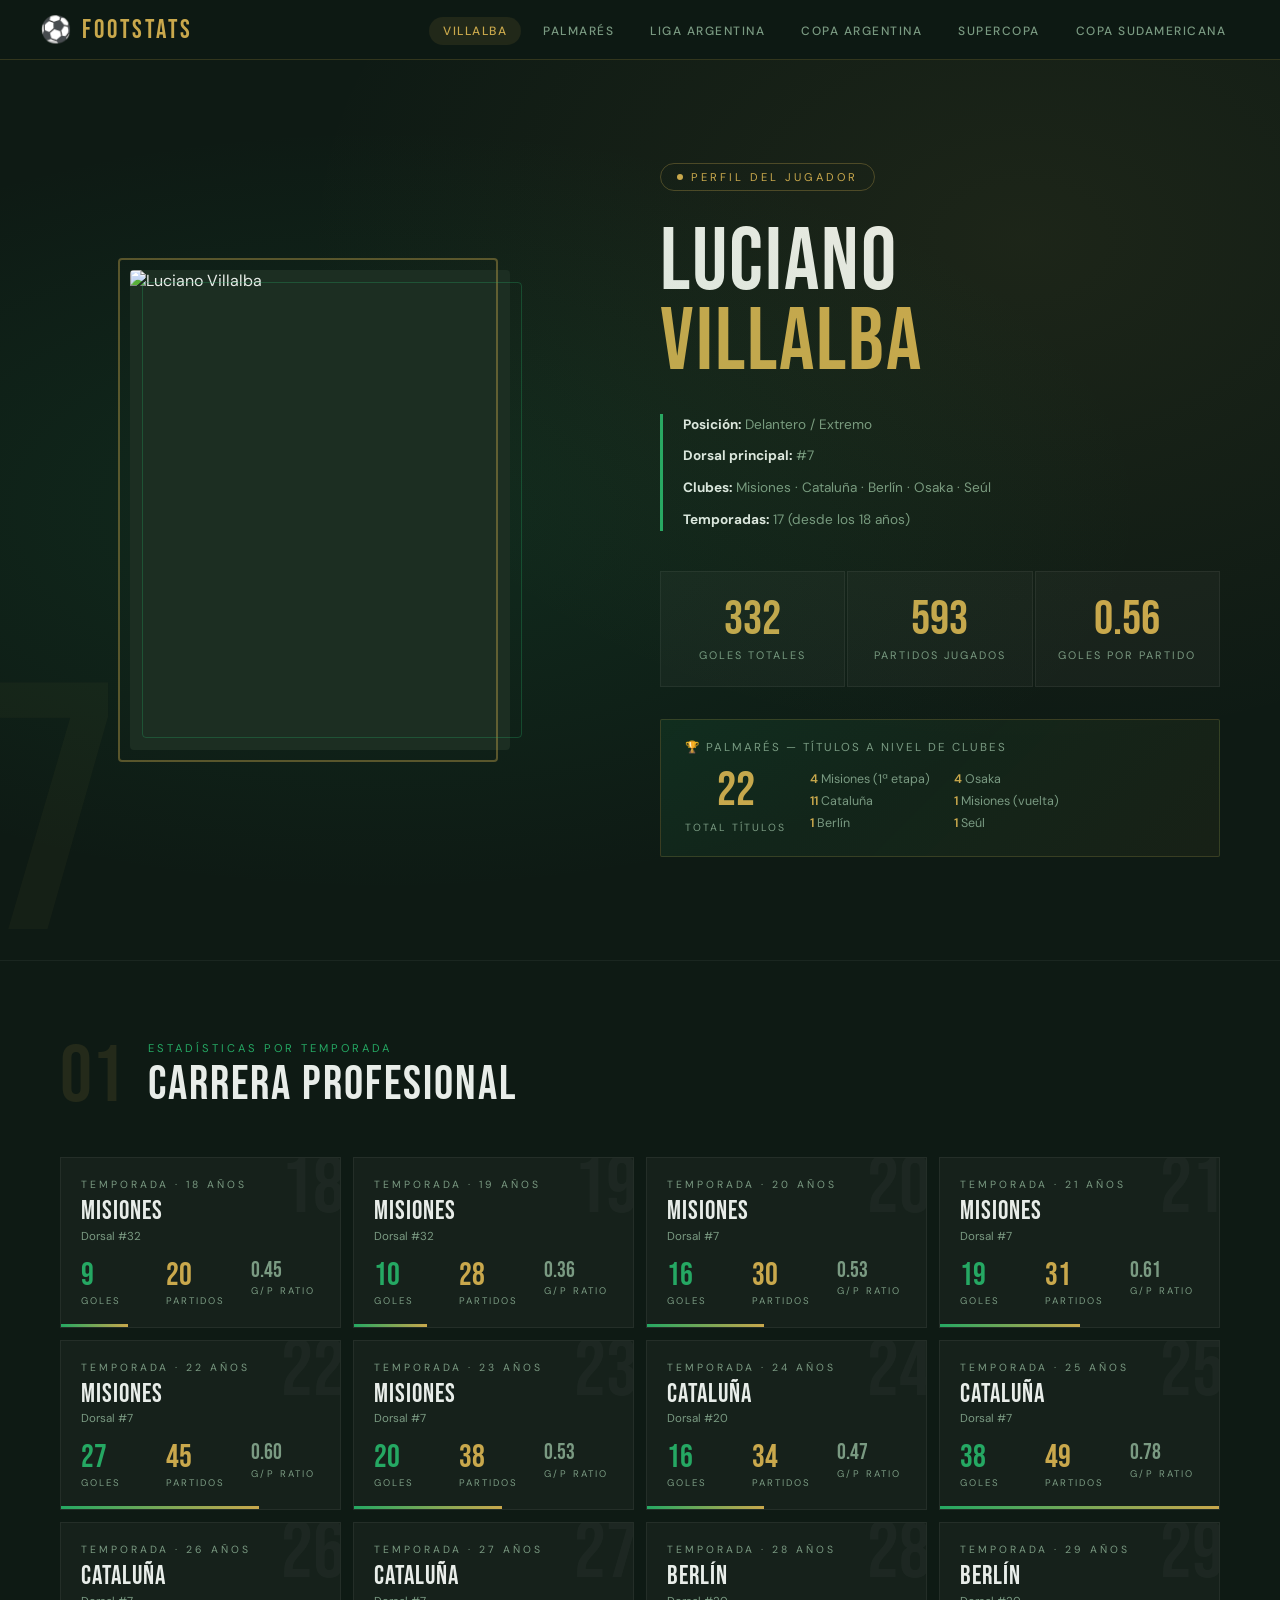
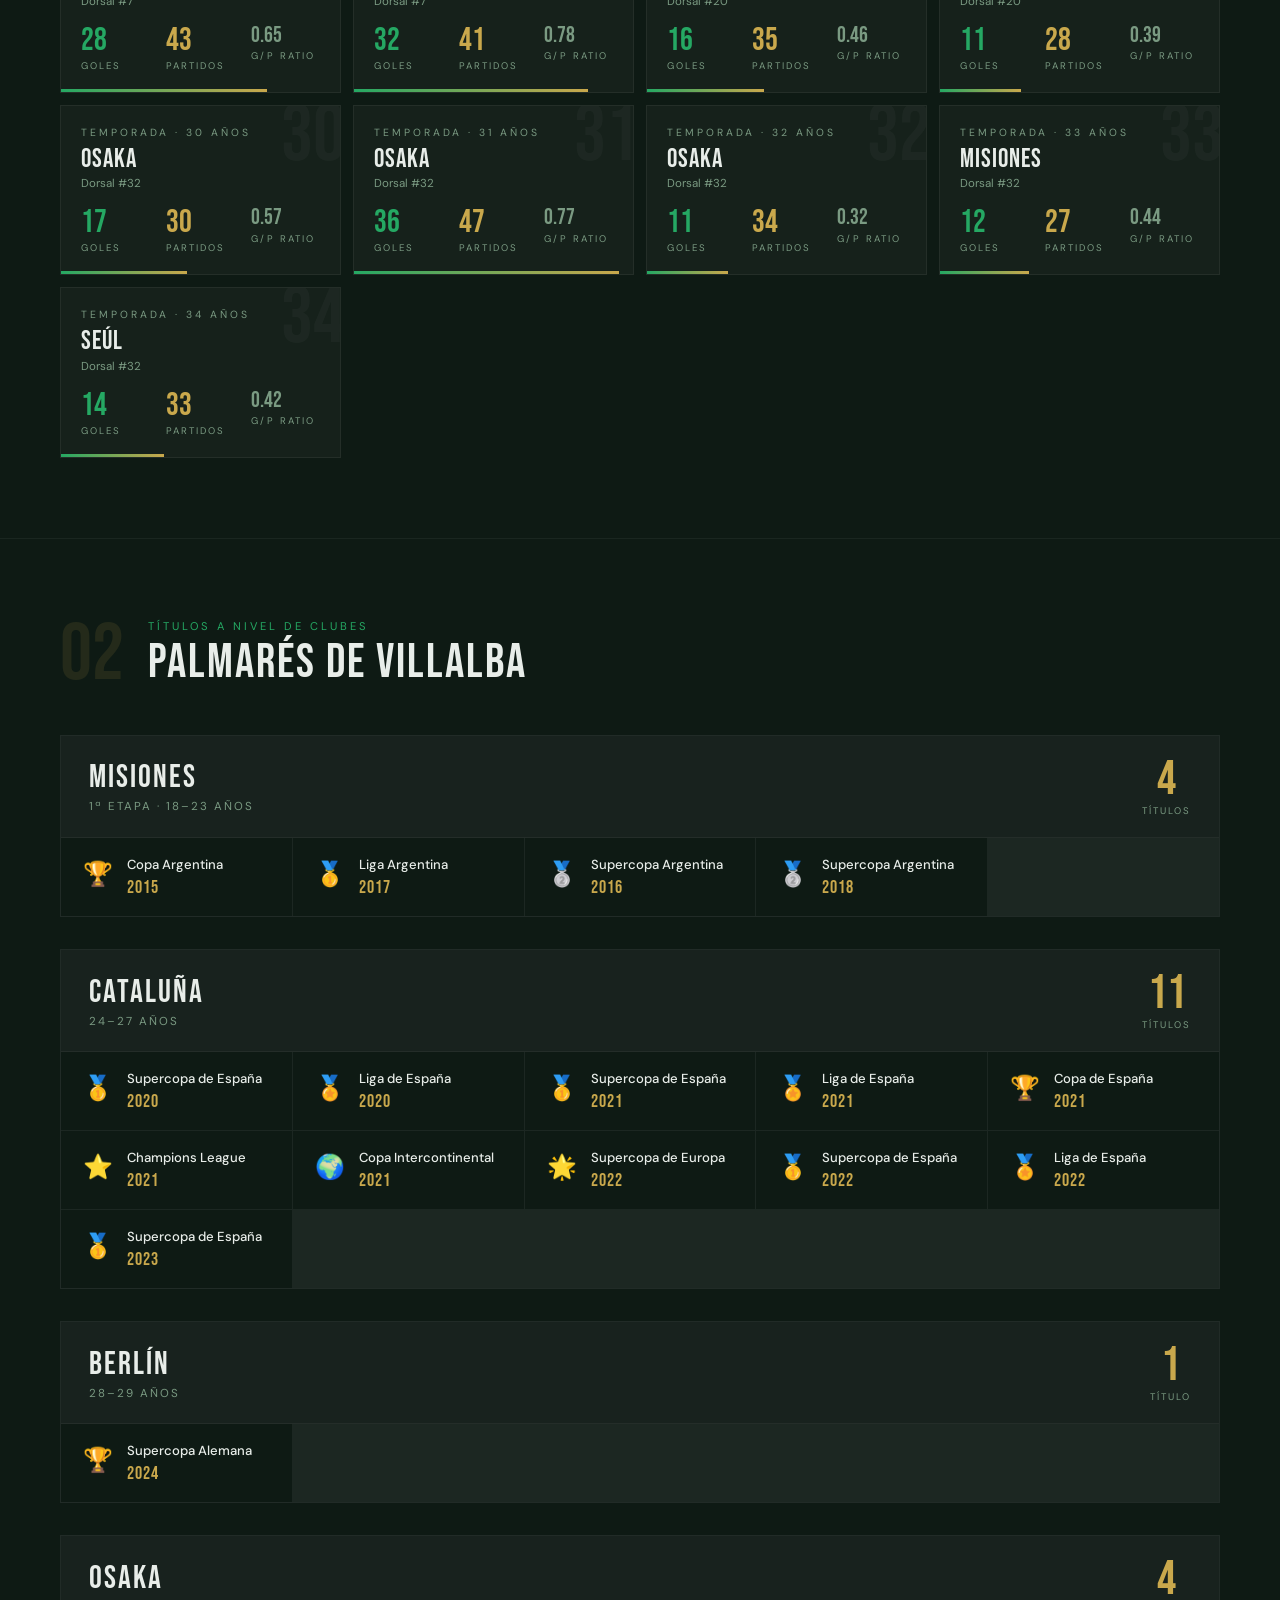
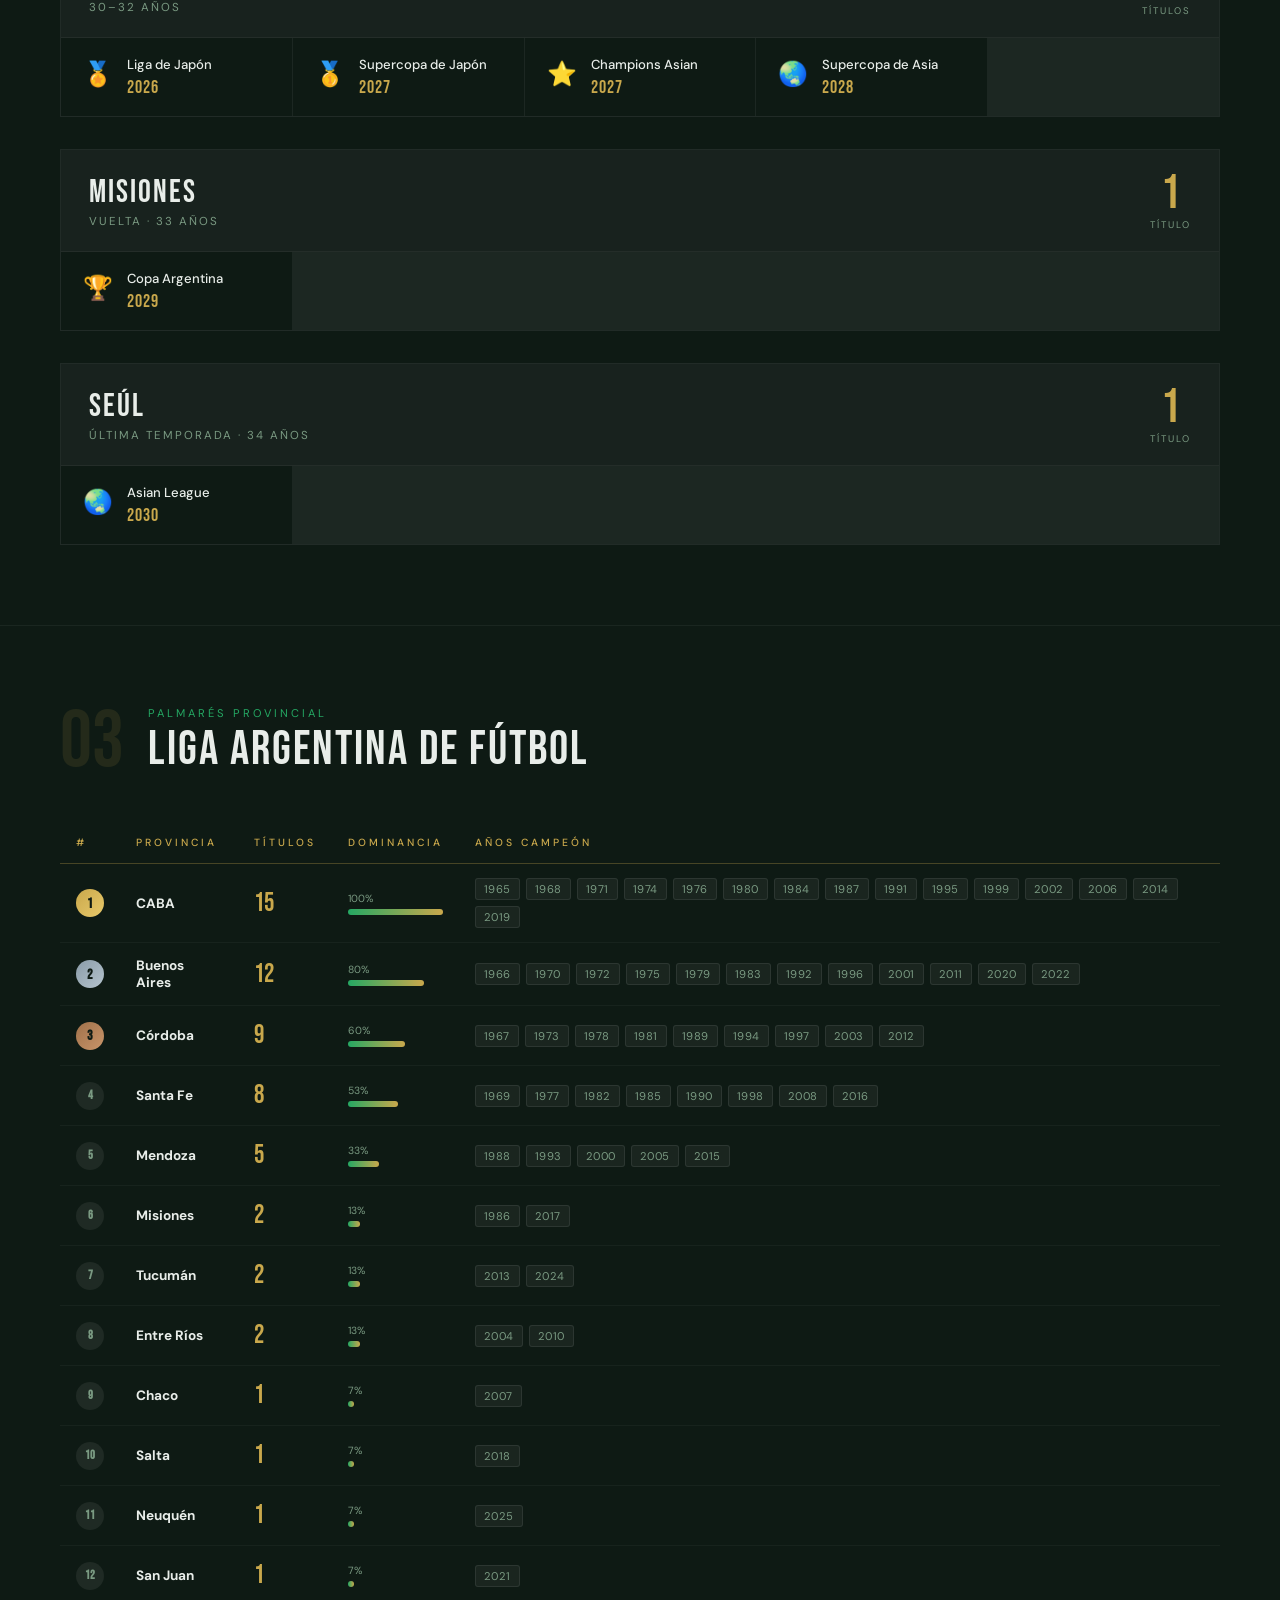
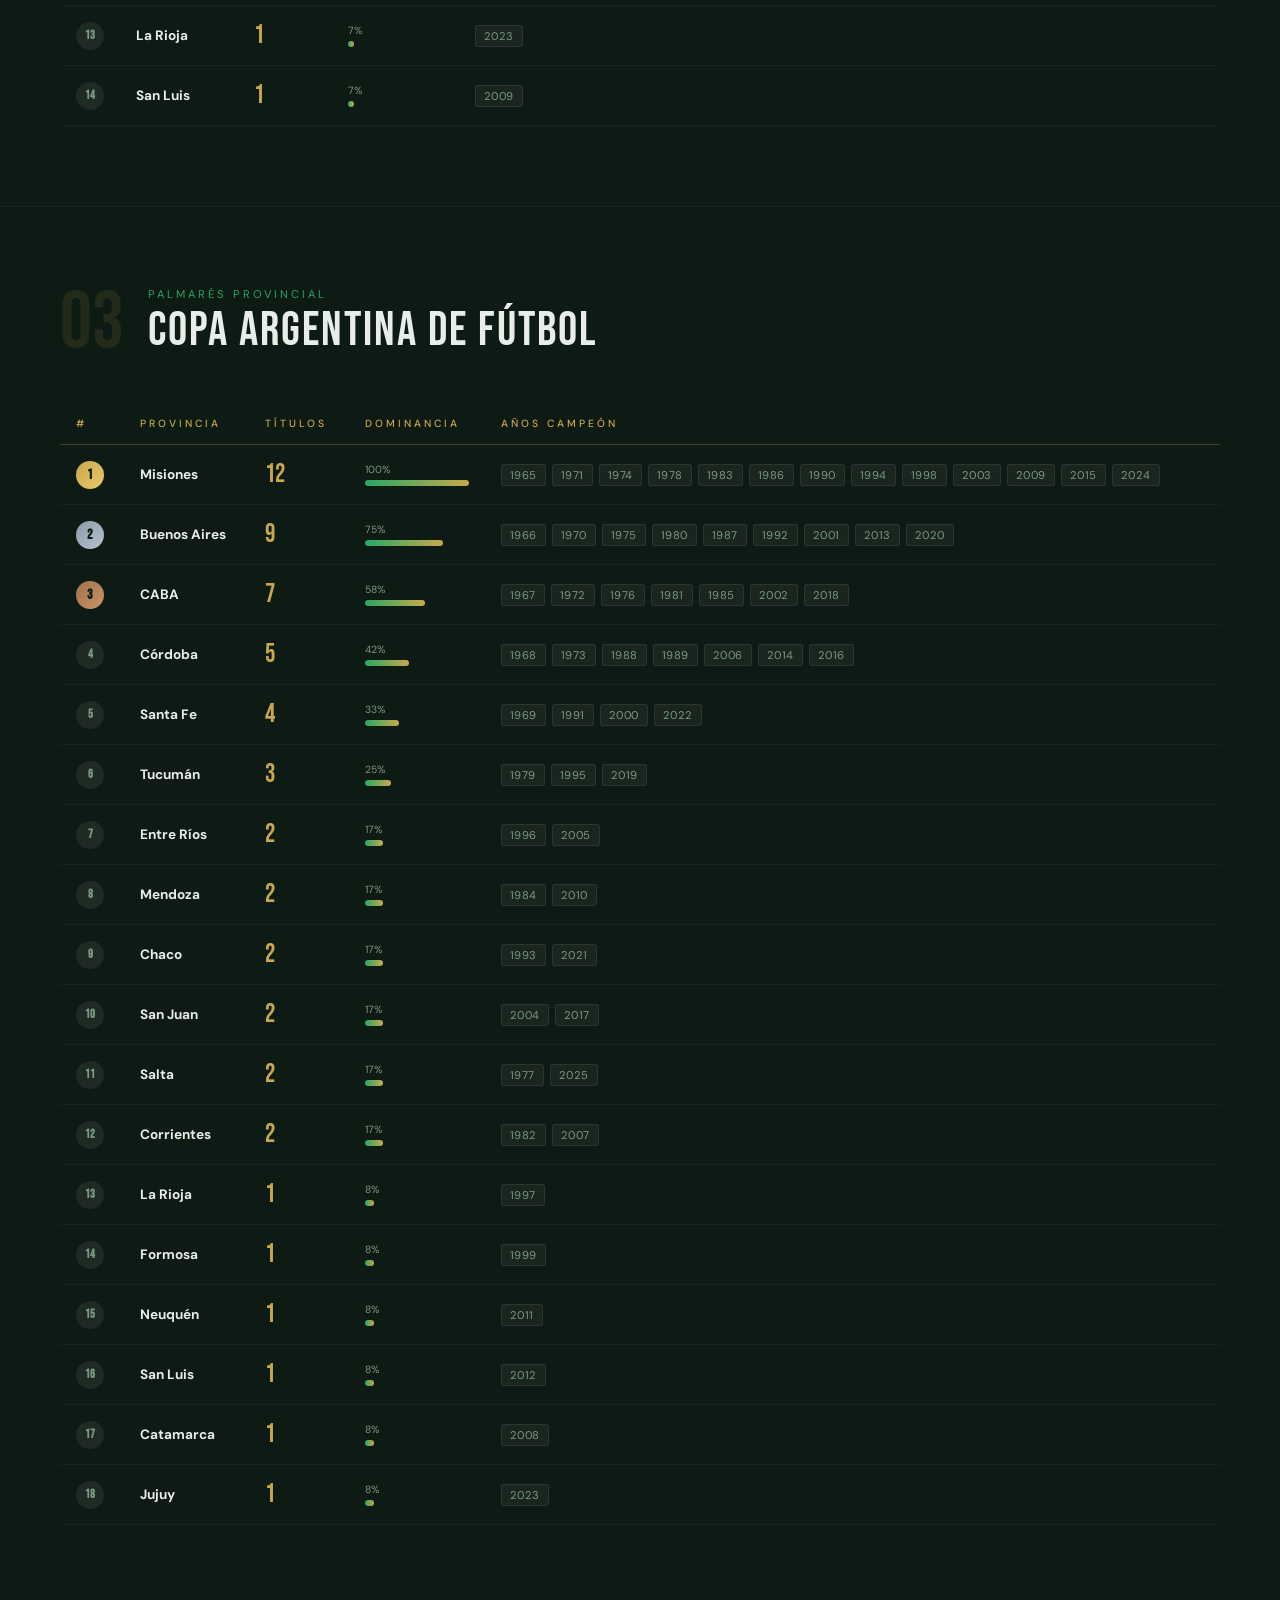
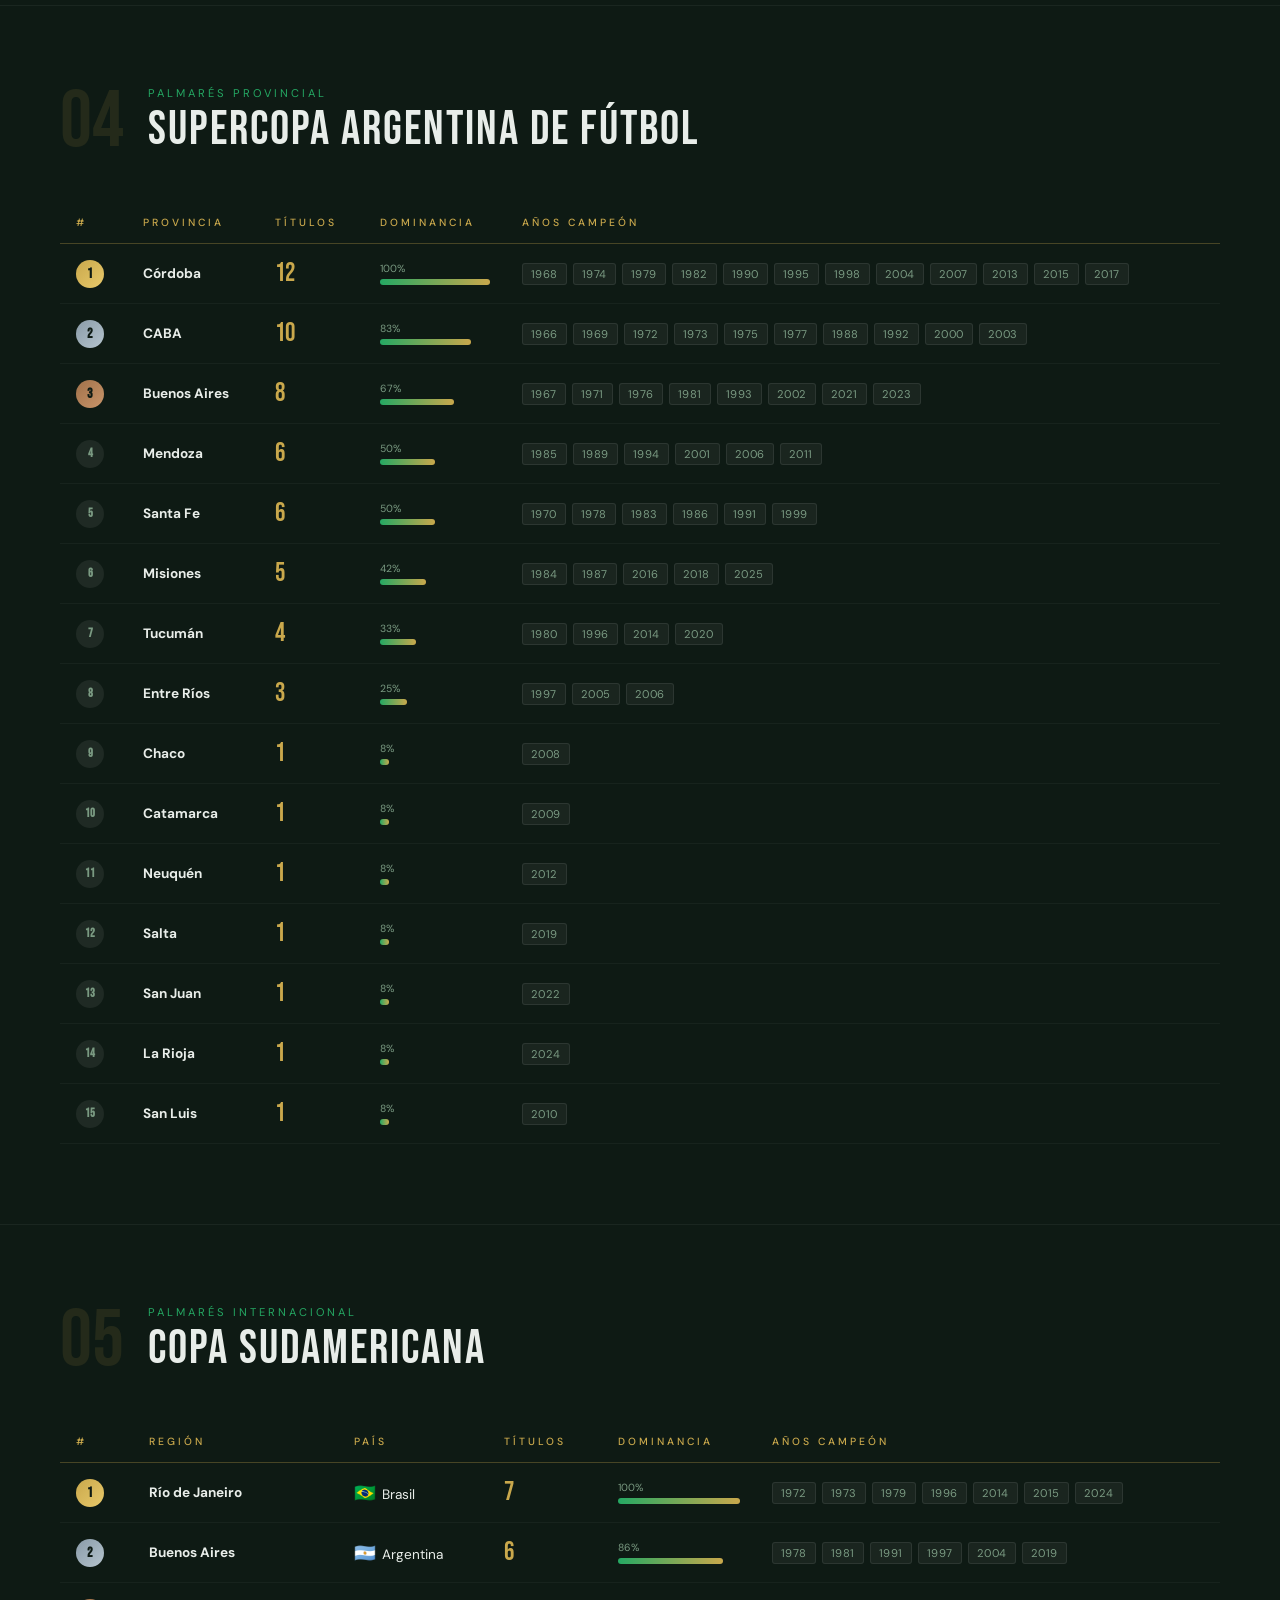
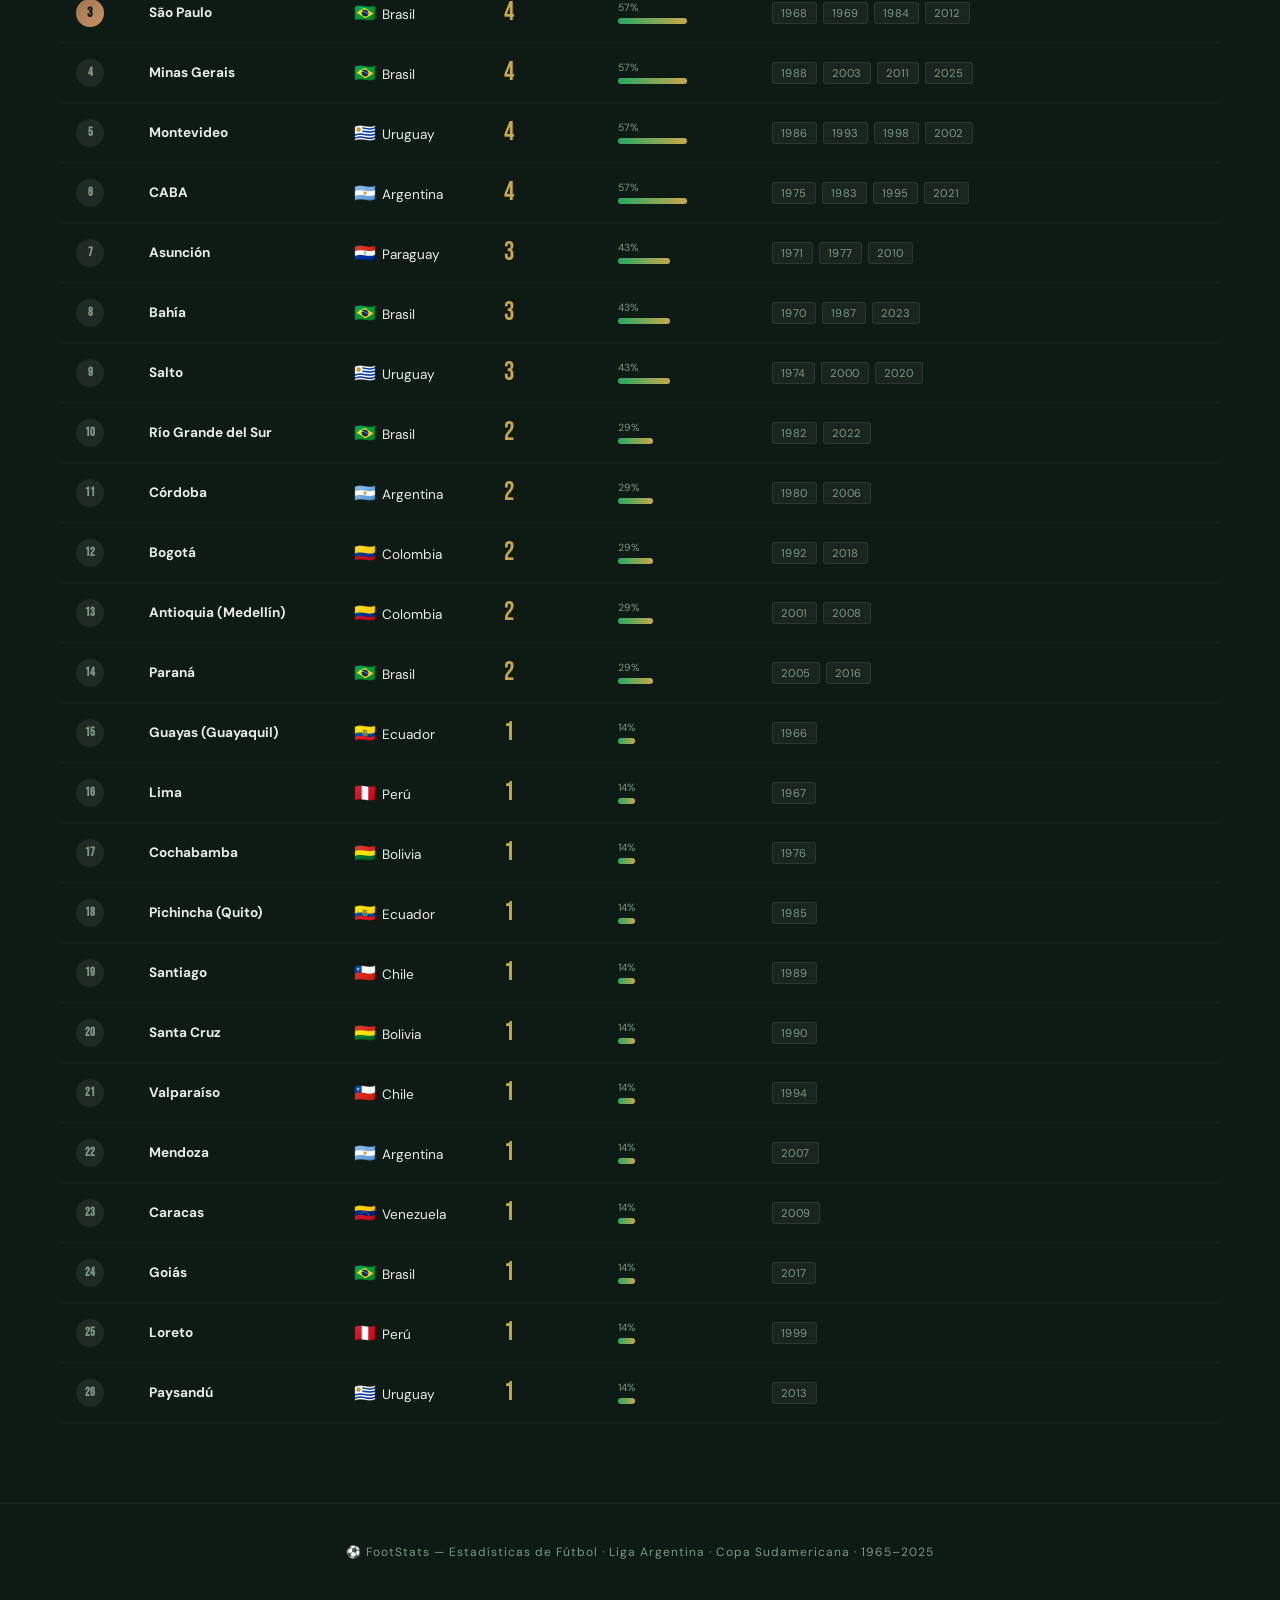
==== commit d0debb6b: "champ brasil" ====
--- a/index.html
+++ b/index.html
@@ -1054,16 +1054,16 @@
             { region: 'Río de Janeiro', pais: 'Brasil', flag: '🇧🇷', titulos: 7, years: [1972, 1973, 1979, 1996, 2014, 2015, 2024] },
             { region: 'Buenos Aires', pais: 'Argentina', flag: '🇦🇷', titulos: 6, years: [1978, 1981, 1991, 1997, 2004, 2019] },
             { region: 'São Paulo', pais: 'Brasil', flag: '🇧🇷', titulos: 4, years: [1968, 1969, 1984, 2012] },
-            { region: 'Minas Gerais', pais: 'Brasil', flag: '🇧🇷', titulos: 4, years: [1988, 2003, 2011, 2013] },
+            { region: 'Minas Gerais', pais: 'Brasil', flag: '🇧🇷', titulos: 4, years: [1988, 2003, 2011, 2025] },
             { region: 'Montevideo', pais: 'Uruguay', flag: '🇺🇾', titulos: 4, years: [1986, 1993, 1998, 2002] },
             { region: 'CABA', pais: 'Argentina', flag: '🇦🇷', titulos: 4, years: [1975, 1983, 1995, 2021] },
             { region: 'Asunción', pais: 'Paraguay', flag: '🇵🇾', titulos: 3, years: [1971, 1977, 2010] },
-            { region: 'Bahía', pais: 'Brasil', flag: '🇧🇷', titulos: 3, years: [1970, 1987, 2008] },
+            { region: 'Bahía', pais: 'Brasil', flag: '🇧🇷', titulos: 3, years: [1970, 1987, 2023] },
             { region: 'Salto', pais: 'Uruguay', flag: '🇺🇾', titulos: 3, years: [1974, 2000, 2020] },
-            { region: 'Río Grande del Sur', pais: 'Brasil', flag: '🇧🇷', titulos: 2, years: [1982, 1999] },
+            { region: 'Río Grande del Sur', pais: 'Brasil', flag: '🇧🇷', titulos: 2, years: [1982, 2022] },
             { region: 'Córdoba', pais: 'Argentina', flag: '🇦🇷', titulos: 2, years: [1980, 2006] },
             { region: 'Bogotá', pais: 'Colombia', flag: '🇨🇴', titulos: 2, years: [1992, 2018] },
-            { region: 'Antioquia (Medellín)', pais: 'Colombia', flag: '🇨🇴', titulos: 2, years: [2001, 2023] },
+            { region: 'Antioquia (Medellín)', pais: 'Colombia', flag: '🇨🇴', titulos: 2, years: [2001, 2008] },
             { region: 'Paraná', pais: 'Brasil', flag: '🇧🇷', titulos: 2, years: [2005, 2016] },
             { region: 'Guayas (Guayaquil)', pais: 'Ecuador', flag: '🇪🇨', titulos: 1, years: [1966] },
             { region: 'Lima', pais: 'Perú', flag: '🇵🇪', titulos: 1, years: [1967] },
@@ -1075,8 +1075,8 @@
             { region: 'Mendoza', pais: 'Argentina', flag: '🇦🇷', titulos: 1, years: [2007] },
             { region: 'Caracas', pais: 'Venezuela', flag: '🇻🇪', titulos: 1, years: [2009] },
             { region: 'Goiás', pais: 'Brasil', flag: '🇧🇷', titulos: 1, years: [2017] },
-            { region: 'Loreto', pais: 'Perú', flag: '🇵🇪', titulos: 1, years: [2022] },
-            { region: 'Paysandú', pais: 'Uruguay', flag: '🇺🇾', titulos: 1, years: [2025] },
+            { region: 'Loreto', pais: 'Perú', flag: '🇵🇪', titulos: 1, years: [1999] },
+            { region: 'Paysandú', pais: 'Uruguay', flag: '🇺🇾', titulos: 1, years: [2013] },
         ];
 
         // ==============================
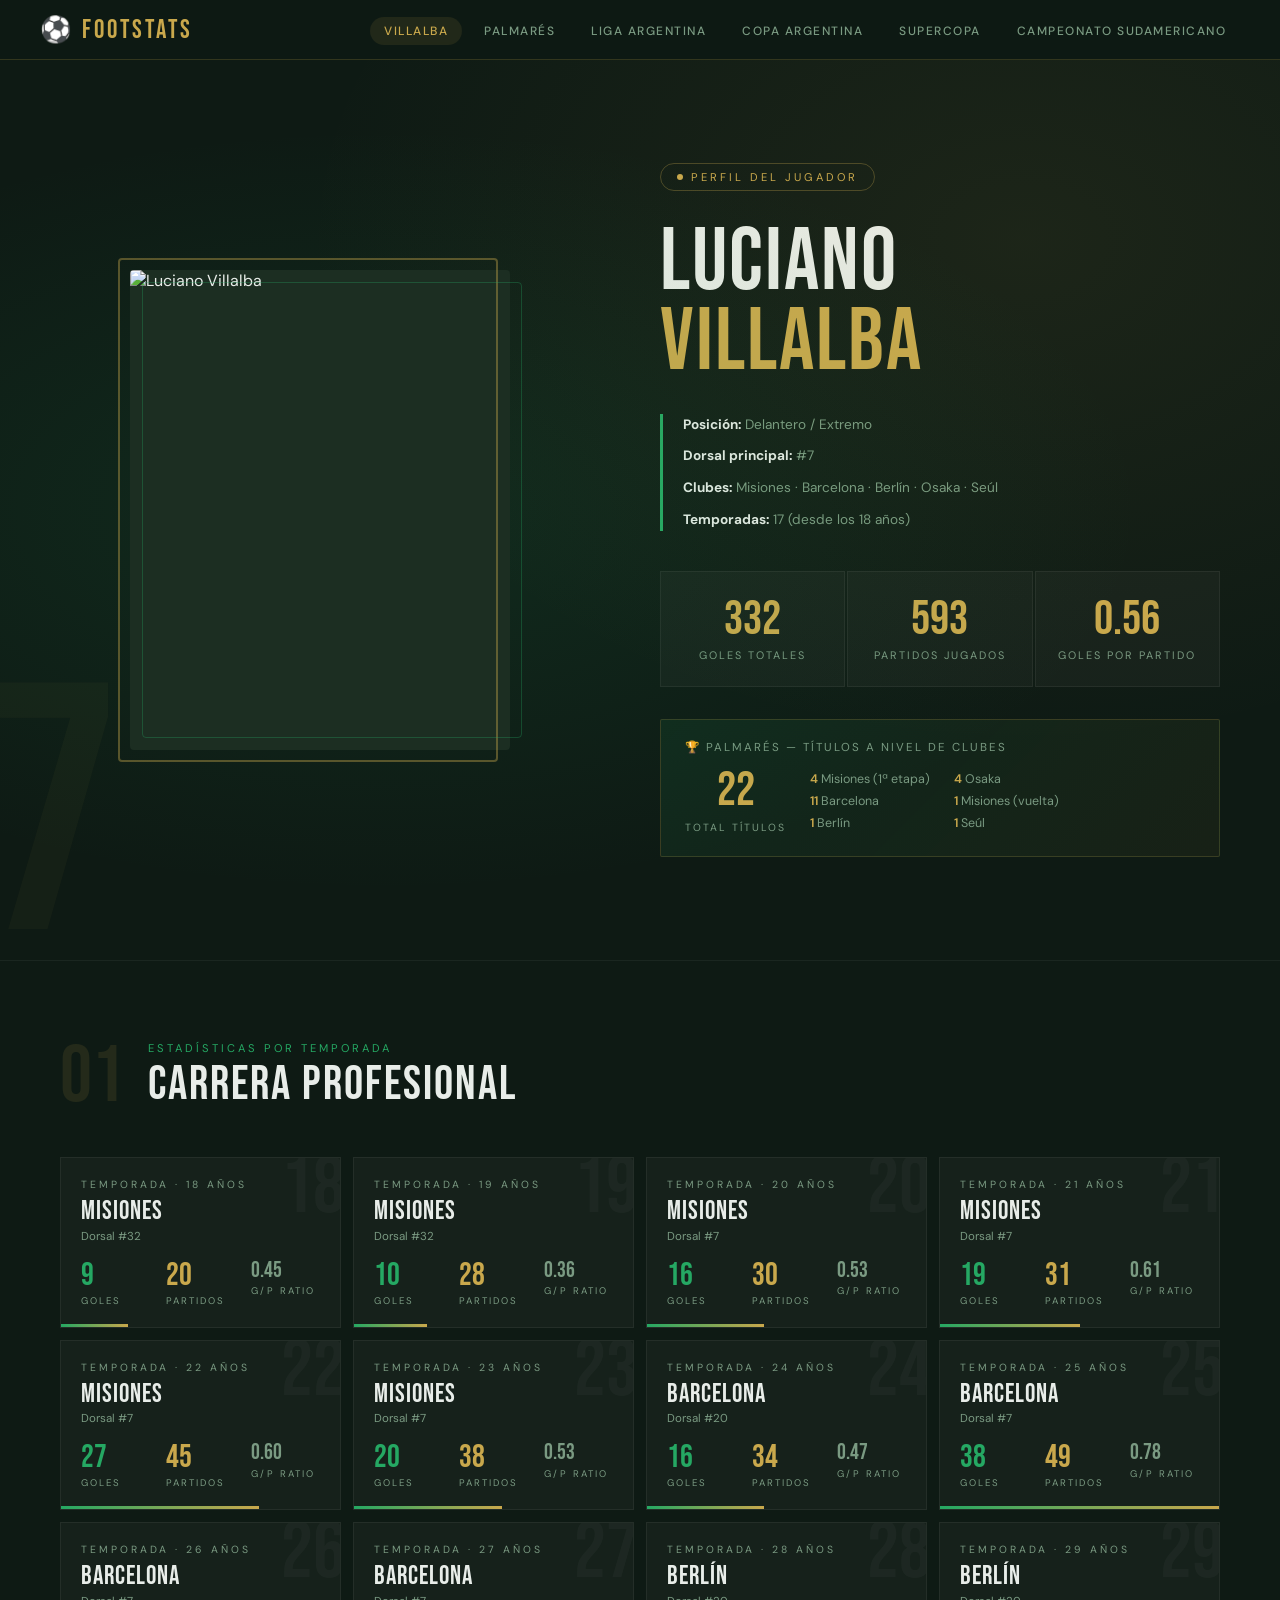
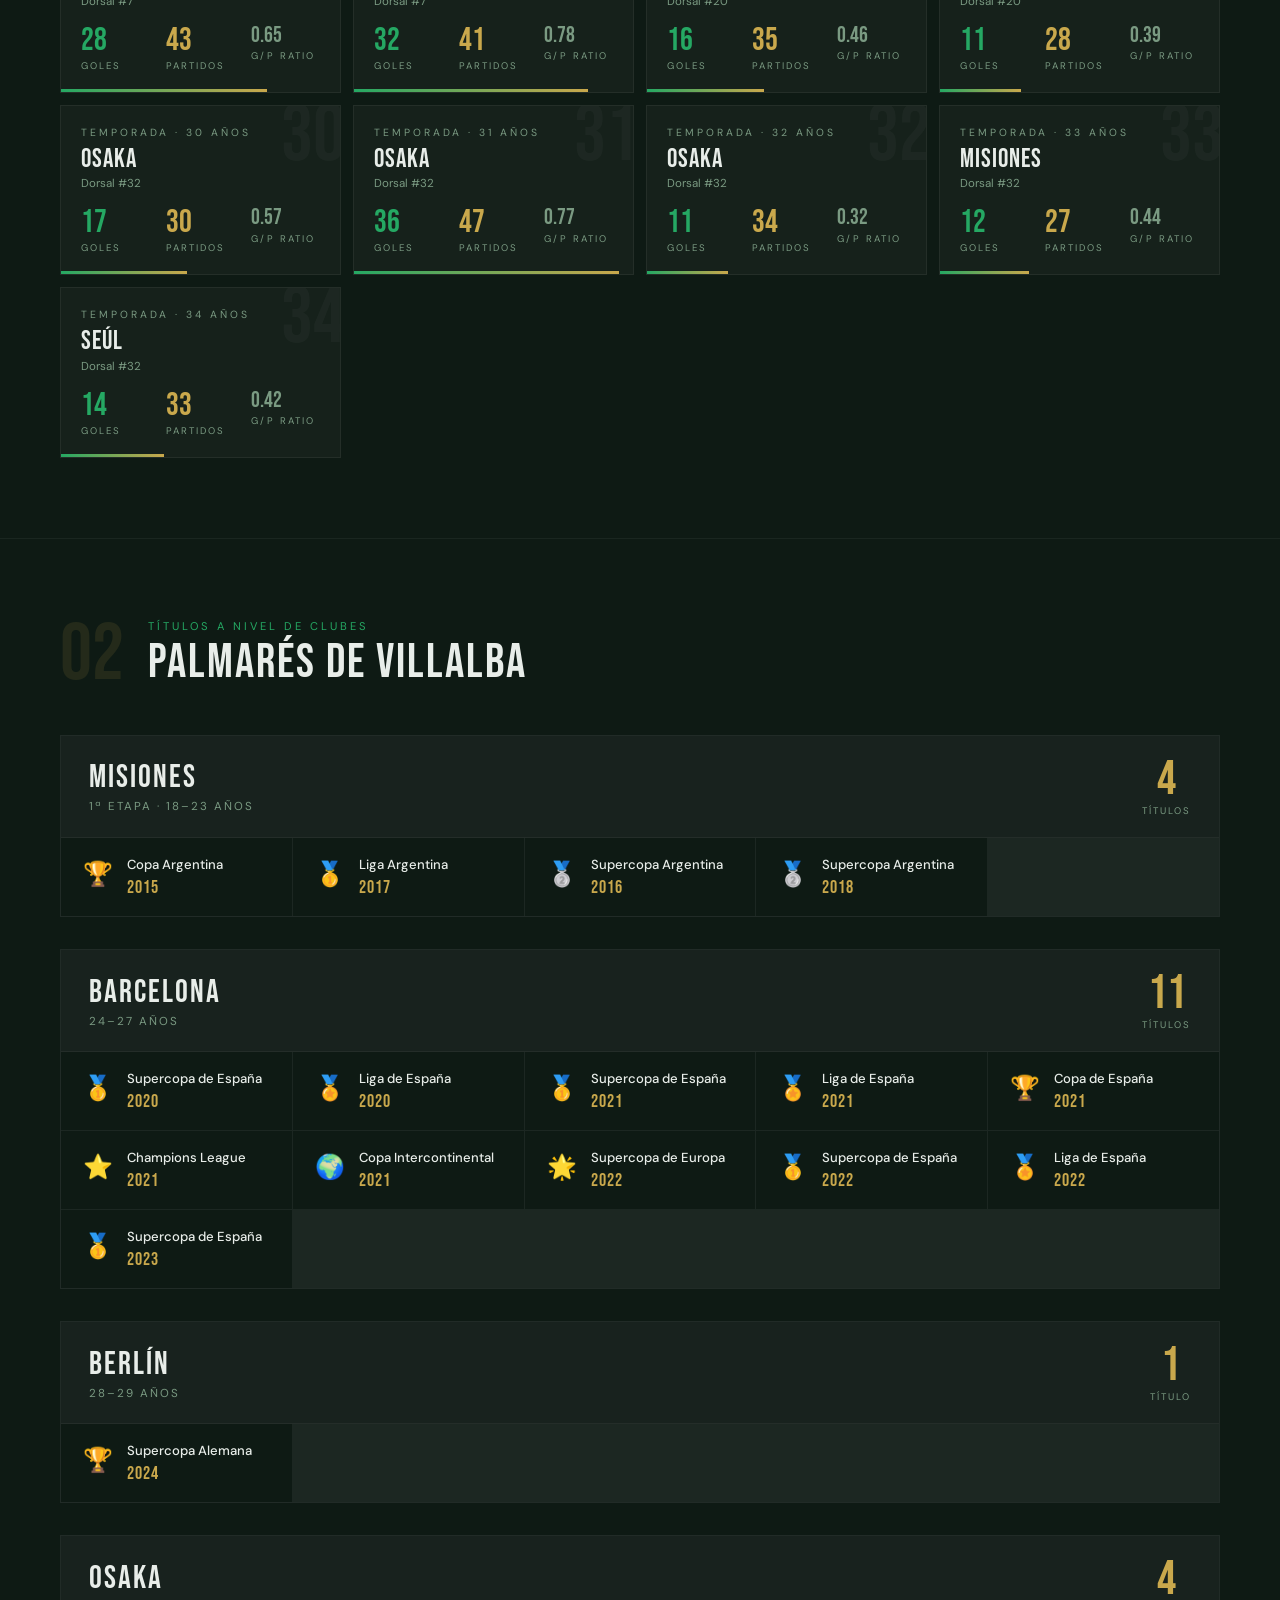
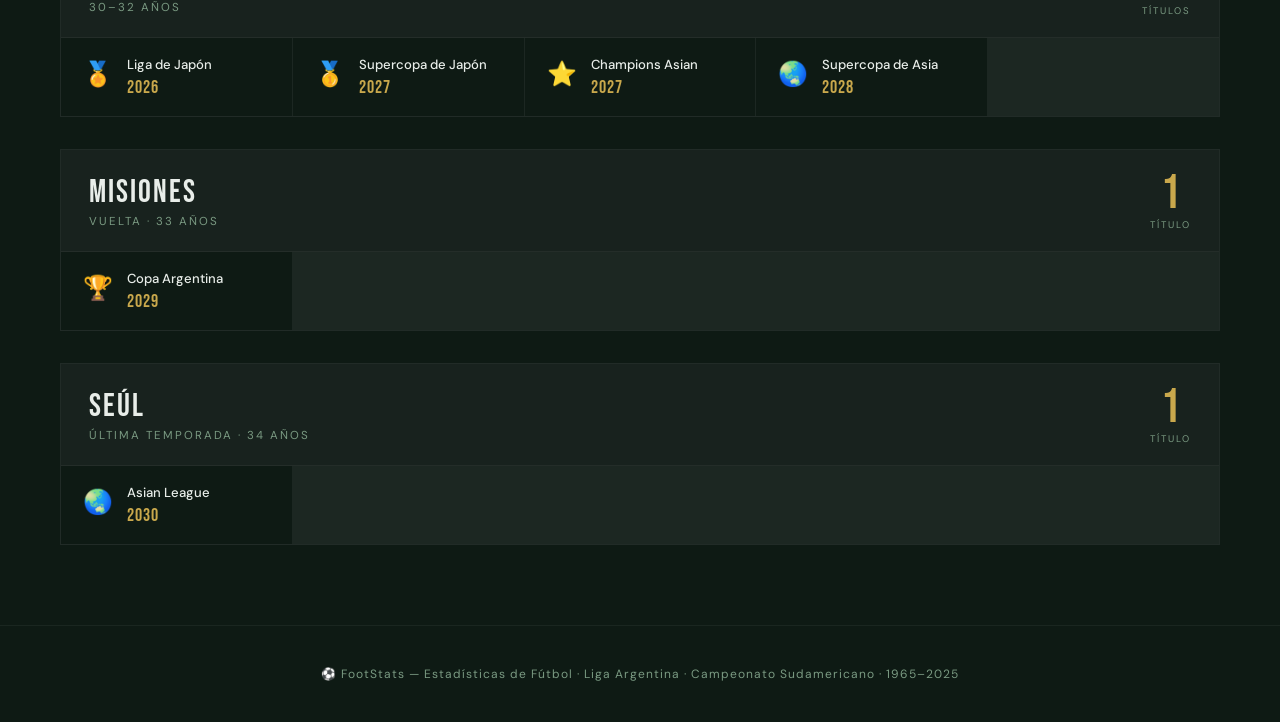
==== commit 31f3f3c1: "reestructra" ====
--- a/index.html
+++ b/index.html
@@ -8,813 +8,24 @@
     <link
         href="https://fonts.googleapis.com/css2?family=Bebas+Neue&family=DM+Sans:wght@300;400;500;600&family=Playfair+Display:ital,wght@0,700;1,400&display=swap"
         rel="stylesheet">
-    <style>
-        :root {
-            --green: #1a7a4a;
-            --green-light: #25a863;
-            --green-dark: #0d4a2c;
-            --gold: #c9a84c;
-            --gold-light: #e8c96a;
-            --cream: #f5f0e8;
-            --dark: #0e1a14;
-            --mid: #1c2e22;
-            --text: #e8ede9;
-            --muted: #7a9a82;
-            --white: #ffffff;
-            --red: #c0392b;
-        }
-
-        * {
-            margin: 0;
-            padding: 0;
-            box-sizing: border-box;
-        }
-
-        body {
-            background-color: var(--dark);
-            color: var(--text);
-            font-family: 'DM Sans', sans-serif;
-            overflow-x: hidden;
-        }
-
-        /* NAV */
-        nav {
-            position: sticky;
-            top: 0;
-            z-index: 100;
-            background: rgba(14, 26, 20, 0.95);
-            backdrop-filter: blur(10px);
-            border-bottom: 1px solid rgba(201, 168, 76, 0.2);
-            padding: 0 40px;
-            display: flex;
-            align-items: center;
-            justify-content: space-between;
-            height: 60px;
-        }
-
-        .nav-logo {
-            font-family: 'Bebas Neue', sans-serif;
-            font-size: 1.6rem;
-            letter-spacing: 3px;
-            color: var(--gold);
-        }
-
-        .nav-links {
-            display: flex;
-            gap: 8px;
-            list-style: none;
-            flex-wrap: wrap;
-        }
-
-        .nav-links a {
-            color: var(--muted);
-            text-decoration: none;
-            font-size: 0.75rem;
-            font-weight: 500;
-            letter-spacing: 1.5px;
-            text-transform: uppercase;
-            padding: 6px 14px;
-            border-radius: 20px;
-            transition: all 0.2s;
-        }
-
-        .nav-links a:hover,
-        .nav-links a.active {
-            color: var(--gold);
-            background: rgba(201, 168, 76, 0.1);
-        }
-
-        /* HERO PLAYER */
-        .player-hero {
-            min-height: 100vh;
-            display: grid;
-            grid-template-columns: 1fr 1fr;
-            position: relative;
-            overflow: hidden;
-        }
-
-        .player-hero::before {
-            content: '';
-            position: absolute;
-            inset: 0;
-            background: radial-gradient(ellipse at 30% 50%, rgba(37, 168, 99, 0.12) 0%, transparent 60%),
-                radial-gradient(ellipse at 80% 20%, rgba(201, 168, 76, 0.08) 0%, transparent 50%);
-            pointer-events: none;
-        }
-
-        .player-photo-side {
-            position: relative;
-            display: flex;
-            align-items: center;
-            justify-content: center;
-            padding: 80px 40px;
-        }
-
-        .photo-frame {
-            position: relative;
-            width: 380px;
-            height: 480px;
-        }
-
-        .photo-frame::before {
-            content: '';
-            position: absolute;
-            top: -12px;
-            left: -12px;
-            right: 12px;
-            bottom: -12px;
-            border: 2px solid var(--gold);
-            border-radius: 4px;
-            opacity: 0.4;
-        }
-
-        .photo-frame::after {
-            content: '';
-            position: absolute;
-            top: 12px;
-            left: 12px;
-            right: -12px;
-            bottom: 12px;
-            border: 1px solid var(--green-light);
-            border-radius: 4px;
-            opacity: 0.3;
-        }
-
-        .player-image {
-            width: 100%;
-            height: 100%;
-            object-fit: cover;
-            border-radius: 4px;
-            display: block;
-            background: var(--mid);
-        }
-
-        .photo-placeholder {
-            width: 100%;
-            height: 100%;
-            background: linear-gradient(145deg, var(--mid), var(--green-dark));
-            border-radius: 4px;
-            display: flex;
-            flex-direction: column;
-            align-items: center;
-            justify-content: center;
-            gap: 16px;
-            color: var(--muted);
-            border: 2px dashed rgba(201, 168, 76, 0.3);
-        }
-
-        .photo-placeholder svg {
-            opacity: 0.4;
-        }
-
-        .photo-placeholder span {
-            font-size: 0.8rem;
-            letter-spacing: 2px;
-            text-transform: uppercase;
-            opacity: 0.5;
-        }
-
-        .player-number-bg {
-            position: absolute;
-            font-family: 'Bebas Neue', sans-serif;
-            font-size: 22rem;
-            color: rgba(201, 168, 76, 0.04);
-            bottom: -40px;
-            left: -20px;
-            line-height: 1;
-            pointer-events: none;
-            user-select: none;
-        }
-
-        .player-info-side {
-            display: flex;
-            flex-direction: column;
-            justify-content: center;
-            padding: 80px 60px 80px 20px;
-            gap: 32px;
-        }
-
-        .player-tag {
-            display: inline-flex;
-            align-items: center;
-            gap: 8px;
-            font-size: 0.7rem;
-            letter-spacing: 3px;
-            text-transform: uppercase;
-            color: var(--gold);
-            border: 1px solid rgba(201, 168, 76, 0.3);
-            padding: 6px 16px;
-            border-radius: 20px;
-            width: fit-content;
-        }
-
-        .player-tag::before {
-            content: '';
-            width: 6px;
-            height: 6px;
-            border-radius: 50%;
-            background: var(--gold);
-        }
-
-        .player-name {
-            font-family: 'Bebas Neue', sans-serif;
-            font-size: 5.5rem;
-            line-height: 0.9;
-            letter-spacing: 2px;
-        }
-
-        .player-name .first {
-            color: var(--text);
-            display: block;
-        }
-
-        .player-name .last {
-            color: var(--gold);
-            display: block;
-        }
-
-        .player-meta {
-            display: flex;
-            flex-direction: column;
-            gap: 10px;
-            padding-left: 2px;
-            border-left: 3px solid var(--green-light);
-            padding-left: 20px;
-        }
-
-        .player-meta p {
-            font-size: 0.85rem;
-            color: var(--muted);
-            line-height: 1.6;
-        }
-
-        .player-meta strong {
-            color: var(--text);
-        }
-
-        /* STATS OVERVIEW */
-        .stats-overview {
-            display: grid;
-            grid-template-columns: repeat(3, 1fr);
-            gap: 2px;
-            margin-top: 8px;
-        }
-
-        .stat-block {
-            background: rgba(255, 255, 255, 0.03);
-            padding: 24px 20px;
-            border: 1px solid rgba(255, 255, 255, 0.06);
-            text-align: center;
-            transition: all 0.3s;
-            cursor: default;
-        }
-
-        .stat-block:hover {
-            background: rgba(201, 168, 76, 0.08);
-            border-color: rgba(201, 168, 76, 0.2);
-        }
-
-        .stat-block .num {
-            font-family: 'Bebas Neue', sans-serif;
-            font-size: 3rem;
-            color: var(--gold);
-            line-height: 1;
-            display: block;
-        }
-
-        .stat-block .lbl {
-            font-size: 0.68rem;
-            letter-spacing: 2px;
-            text-transform: uppercase;
-            color: var(--muted);
-            margin-top: 4px;
-            display: block;
-        }
-
-        .palmares-box {
-            background: linear-gradient(135deg, rgba(37, 168, 99, 0.1), rgba(201, 168, 76, 0.05));
-            border: 1px solid rgba(201, 168, 76, 0.2);
-            padding: 20px 24px;
-            border-radius: 2px;
-            display: flex;
-            align-items: center;
-            justify-content: space-between;
-            gap: 16px;
-        }
-
-        .palmares-box .palm-label {
-            font-size: 0.72rem;
-            letter-spacing: 2px;
-            text-transform: uppercase;
-            color: var(--muted);
-        }
-
-        .palmares-box .palm-content {
-            font-size: 0.9rem;
-            color: var(--text);
-            margin-top: 4px;
-        }
-
-        .titles-input-row {
-            display: flex;
-            gap: 12px;
-            align-items: center;
-        }
-
-        .titles-input {
-            background: rgba(255, 255, 255, 0.05);
-            border: 1px solid rgba(201, 168, 76, 0.3);
-            color: var(--gold);
-            font-family: 'Bebas Neue', sans-serif;
-            font-size: 2.5rem;
-            width: 80px;
-            text-align: center;
-            padding: 8px;
-            border-radius: 2px;
-            outline: none;
-            transition: border-color 0.2s;
-        }
-
-        .titles-input:focus {
-            border-color: var(--gold);
-        }
-
-        /* CAREER TABLE */
-        section {
-            padding: 80px 60px;
-            border-top: 1px solid rgba(255, 255, 255, 0.05);
-        }
-
-        .section-header {
-            display: flex;
-            align-items: flex-end;
-            gap: 24px;
-            margin-bottom: 48px;
-        }
-
-        .section-number {
-            font-family: 'Bebas Neue', sans-serif;
-            font-size: 5rem;
-            color: rgba(201, 168, 76, 0.12);
-            line-height: 0.8;
-            flex-shrink: 0;
-        }
-
-        .section-title-block {}
-
-        .section-subtitle {
-            font-size: 0.7rem;
-            letter-spacing: 3px;
-            text-transform: uppercase;
-            color: var(--green-light);
-            margin-bottom: 6px;
-        }
-
-        .section-title {
-            font-family: 'Bebas Neue', sans-serif;
-            font-size: 3rem;
-            letter-spacing: 2px;
-            color: var(--text);
-            line-height: 1;
-        }
-
-        /* CAREER CARDS */
-        .career-grid {
-            display: grid;
-            grid-template-columns: repeat(auto-fill, minmax(240px, 1fr));
-            gap: 12px;
-        }
-
-        .career-card {
-            background: rgba(255, 255, 255, 0.03);
-            border: 1px solid rgba(255, 255, 255, 0.06);
-            padding: 20px;
-            position: relative;
-            overflow: hidden;
-            transition: all 0.3s;
-            cursor: default;
-        }
-
-        .career-card:hover {
-            background: rgba(255, 255, 255, 0.06);
-            border-color: rgba(201, 168, 76, 0.2);
-            transform: translateY(-2px);
-        }
-
-        .career-card::before {
-            content: attr(data-age);
-            position: absolute;
-            top: -10px;
-            right: -5px;
-            font-family: 'Bebas Neue', sans-serif;
-            font-size: 5rem;
-            color: rgba(255, 255, 255, 0.03);
-            line-height: 1;
-            pointer-events: none;
-        }
-
-        .card-age {
-            font-size: 0.65rem;
-            letter-spacing: 3px;
-            text-transform: uppercase;
-            color: var(--muted);
-            margin-bottom: 8px;
-        }
-
-        .card-club {
-            font-family: 'Bebas Neue', sans-serif;
-            font-size: 1.6rem;
-            letter-spacing: 1px;
-            color: var(--text);
-            line-height: 1;
-            margin-bottom: 4px;
-        }
-
-        .card-number {
-            font-size: 0.72rem;
-            color: var(--muted);
-            margin-bottom: 16px;
-        }
-
-        .card-stats {
-            display: flex;
-            gap: 16px;
-        }
-
-        .card-stat {
-            flex: 1;
-        }
-
-        .card-stat .val {
-            font-family: 'Bebas Neue', sans-serif;
-            font-size: 2rem;
-            color: var(--gold);
-            display: block;
-            line-height: 1;
-        }
-
-        .card-stat .val.goals {
-            color: var(--green-light);
-        }
-
-        .card-stat .key {
-            font-size: 0.6rem;
-            letter-spacing: 2px;
-            text-transform: uppercase;
-            color: var(--muted);
-            margin-top: 2px;
-            display: block;
-        }
-
-        .goals-bar {
-            position: absolute;
-            bottom: 0;
-            left: 0;
-            height: 3px;
-            background: linear-gradient(90deg, var(--green-light), var(--gold));
-            transition: width 1s ease;
-        }
-
-        /* PALMARÉS TABLE */
-        .palmares-section {}
-
-        .comp-tabs {
-            display: flex;
-            gap: 4px;
-            margin-bottom: 32px;
-            flex-wrap: wrap;
-        }
-
-        .comp-tab {
-            font-size: 0.72rem;
-            letter-spacing: 2px;
-            text-transform: uppercase;
-            padding: 8px 20px;
-            background: transparent;
-            border: 1px solid rgba(255, 255, 255, 0.1);
-            color: var(--muted);
-            cursor: pointer;
-            transition: all 0.2s;
-            font-family: 'DM Sans', sans-serif;
-            font-weight: 500;
-        }
-
-        .comp-tab:hover,
-        .comp-tab.active {
-            background: rgba(201, 168, 76, 0.12);
-            border-color: var(--gold);
-            color: var(--gold);
-        }
-
-        .palmares-table-wrap {
-            overflow-x: auto;
-        }
-
-        .palmares-table {
-            width: 100%;
-            border-collapse: collapse;
-            font-size: 0.85rem;
-        }
-
-        .palmares-table thead tr {
-            border-bottom: 1px solid rgba(201, 168, 76, 0.3);
-        }
-
-        .palmares-table th {
-            font-size: 0.65rem;
-            letter-spacing: 3px;
-            text-transform: uppercase;
-            color: var(--gold);
-            padding: 14px 16px;
-            text-align: left;
-            font-weight: 500;
-        }
-
-        .palmares-table td {
-            padding: 14px 16px;
-            border-bottom: 1px solid rgba(255, 255, 255, 0.04);
-            color: var(--text);
-            vertical-align: middle;
-        }
-
-        .palmares-table tbody tr {
-            transition: background 0.2s;
-        }
-
-        .palmares-table tbody tr:hover {
-            background: rgba(255, 255, 255, 0.03);
-        }
-
-        .rank-badge {
-            display: inline-flex;
-            align-items: center;
-            justify-content: center;
-            width: 28px;
-            height: 28px;
-            border-radius: 50%;
-            font-family: 'Bebas Neue', sans-serif;
-            font-size: 0.9rem;
-            font-weight: 700;
-        }
-
-        .rank-1 {
-            background: linear-gradient(135deg, #c9a84c, #e8c96a);
-            color: var(--dark);
-        }
-
-        .rank-2 {
-            background: linear-gradient(135deg, #8a9ba8, #b5c4ce);
-            color: var(--dark);
-        }
-
-        .rank-3 {
-            background: linear-gradient(135deg, #a0714a, #c9956a);
-            color: var(--dark);
-        }
-
-        .rank-other {
-            background: rgba(255, 255, 255, 0.07);
-            color: var(--muted);
-            font-size: 0.75rem;
-        }
-
-        .titles-count {
-            font-family: 'Bebas Neue', sans-serif;
-            font-size: 1.6rem;
-            color: var(--gold);
-        }
-
-        .years-list {
-            display: flex;
-            flex-wrap: wrap;
-            gap: 6px;
-        }
-
-        .year-tag {
-            font-size: 0.7rem;
-            padding: 3px 8px;
-            background: rgba(255, 255, 255, 0.05);
-            border: 1px solid rgba(255, 255, 255, 0.08);
-            border-radius: 3px;
-            color: var(--muted);
-            letter-spacing: 0.5px;
-            transition: all 0.2s;
-        }
-
-        .year-tag:hover {
-            background: rgba(201, 168, 76, 0.1);
-            border-color: rgba(201, 168, 76, 0.3);
-            color: var(--gold);
-        }
-
-        .bar-cell {
-            min-width: 120px;
-        }
-
-        .title-bar {
-            height: 6px;
-            background: linear-gradient(90deg, var(--green-light), var(--gold));
-            border-radius: 3px;
-            margin-top: 4px;
-            transition: width 1s ease;
-        }
-
-        /* COPA SUD */
-        .country-flag {
-            font-size: 1.1rem;
-            margin-right: 6px;
-        }
-
-        .province-region {
-            font-size: 0.75rem;
-            color: var(--muted);
-            margin-top: 2px;
-        }
-
-        /* HIDDEN TABS */
-        .tab-content {
-            display: none;
-        }
-
-        .tab-content.active {
-            display: block;
-        }
-
-        /* FOOTER */
-        footer {
-            text-align: center;
-            padding: 40px;
-            border-top: 1px solid rgba(255, 255, 255, 0.05);
-            color: var(--muted);
-            font-size: 0.75rem;
-            letter-spacing: 1px;
-        }
-
-        /* RESPONSIVE */
-        @media(max-width: 900px) {
-            .player-hero {
-                grid-template-columns: 1fr;
-            }
-
-            .player-info-side {
-                padding: 40px;
-            }
-
-            .player-photo-side {
-                padding: 60px 40px 0;
-            }
-
-            .photo-frame {
-                width: 280px;
-                height: 360px;
-            }
-
-            .player-name {
-                font-size: 3.5rem;
-            }
-
-            section {
-                padding: 60px 24px;
-            }
-
-            nav {
-                padding: 0 20px;
-            }
-
-            .nav-links {
-                display: none;
-            }
-        }
-
-        /* PLAYER PALMARES */
-        .palmares-clubs {
-            display: flex;
-            flex-direction: column;
-            gap: 32px;
-        }
-
-        .club-palmares-block {
-            border: 1px solid rgba(255, 255, 255, 0.06);
-            background: rgba(255, 255, 255, 0.02);
-            overflow: hidden;
-            transition: border-color 0.3s;
-        }
-
-        .club-palmares-block:hover {
-            border-color: rgba(201, 168, 76, 0.2);
-        }
-
-        .club-palmares-header {
-            display: flex;
-            align-items: center;
-            gap: 20px;
-            padding: 20px 28px;
-            background: rgba(255, 255, 255, 0.02);
-            border-bottom: 1px solid rgba(255, 255, 255, 0.05);
-        }
-
-        .club-name-big {
-            font-family: 'Bebas Neue', sans-serif;
-            font-size: 2rem;
-            letter-spacing: 2px;
-            color: var(--text);
-            flex: 1;
-        }
-
-        .club-period {
-            font-size: 0.72rem;
-            letter-spacing: 2px;
-            text-transform: uppercase;
-            color: var(--muted);
-            margin-top: 2px;
-        }
-
-        .club-title-count {
-            font-family: 'Bebas Neue', sans-serif;
-            font-size: 3rem;
-            color: var(--gold);
-            line-height: 1;
-            text-align: center;
-        }
-
-        .club-title-label {
-            font-size: 0.6rem;
-            letter-spacing: 2px;
-            text-transform: uppercase;
-            color: var(--muted);
-        }
-
-        .trophies-grid {
-            display: grid;
-            grid-template-columns: repeat(auto-fill, minmax(210px, 1fr));
-            gap: 1px;
-            background: rgba(255, 255, 255, 0.04);
-        }
-
-        .trophy-item {
-            background: var(--dark);
-            padding: 18px 22px;
-            display: flex;
-            align-items: flex-start;
-            gap: 14px;
-            transition: background 0.2s;
-        }
-
-        .trophy-item:hover {
-            background: rgba(201, 168, 76, 0.05);
-        }
-
-        .trophy-icon {
-            font-size: 1.5rem;
-            flex-shrink: 0;
-            margin-top: 2px;
-        }
-
-        .trophy-name {
-            font-size: 0.82rem;
-            font-weight: 500;
-            color: var(--text);
-            line-height: 1.3;
-        }
-
-        .trophy-year {
-            font-family: 'Bebas Neue', sans-serif;
-            font-size: 1.1rem;
-            color: var(--gold);
-            margin-top: 4px;
-            display: block;
-            letter-spacing: 1px;
-        }
-
-        /* SCROLL ANIMATION */
-        .fade-in {
-            opacity: 0;
-            transform: translateY(20px);
-            transition: opacity 0.6s ease, transform 0.6s ease;
-        }
-
-        .fade-in.visible {
-            opacity: 1;
-            transform: translateY(0);
-        }
-    </style>
+    <link rel="stylesheet" href="style.css">
 </head>
 
 <body>
 
     <nav>
-        <span class="nav-logo">⚽ FootStats</span>
+        <a href="index.html" class="nav-logo" style="text-decoration:none;">⚽ FootStats</a>
         <ul class="nav-links">
-            <li><a href="#villalba" class="active">Villalba</a></li>
-            <li><a href="#palmares-jugador">Palmarés</a></li>
-            <li><a href="#liga">Liga Argentina</a></li>
-            <li><a href="#copa">Copa Argentina</a></li>
-            <li><a href="#supercopa">Supercopa</a></li>
-            <li><a href="#sudamericana">Copa Sudamericana</a></li>
+            <li><a href="index.html#villalba" class="active">Villalba</a></li>
+            <li><a href="index.html#palmares-jugador">Palmarés</a></li>
+            <li><a href="argentina.html#liga">Liga Argentina</a></li>
+            <li><a href="argentina.html#copa">Copa Argentina</a></li>
+            <li><a href="argentina.html#supercopa">Supercopa</a></li>
+            <li><a href="sudamericano.html#sudamericana">Campeonato Sudamericano</a></li>
         </ul>
     </nav>
 
-    <!-- ====== PLAYER HERO ====== -->
+<!-- ====== PLAYER HERO ====== -->
     <section id="villalba" style="padding:0; border:none;">
         <div class="player-hero">
             <div class="player-photo-side">
@@ -835,7 +46,7 @@
                 <div class="player-meta">
                     <p><strong>Posición:</strong> Delantero / Extremo</p>
                     <p><strong>Dorsal principal:</strong> #7</p>
-                    <p><strong>Clubes:</strong> Misiones · Cataluña · Berlín · Osaka · Seúl</p>
+                    <p><strong>Clubes:</strong> Misiones · Barcelona · Berlín · Osaka · Seúl</p>
                     <p><strong>Temporadas:</strong> 17 (desde los 18 años)</p>
                 </div>
 
@@ -871,7 +82,7 @@
                                         style="color:var(--muted);">Misiones (1ª etapa)</span></div>
                                 <div style="font-size:0.78rem;color:var(--text);"><span
                                         style="color:var(--gold);font-weight:600;">11</span> <span
-                                        style="color:var(--muted);">Cataluña</span></div>
+                                        style="color:var(--muted);">Barcelona</span></div>
                                 <div style="font-size:0.78rem;color:var(--text);"><span
                                         style="color:var(--gold);font-weight:600;">1</span> <span
                                         style="color:var(--muted);">Berlín</span></div>
@@ -894,7 +105,8 @@
         </div>
     </section>
 
-    <!-- ====== CAREER ====== -->
+    
+<!-- ====== CAREER ====== -->
     <section>
         <div class="section-header fade-in">
             <div class="section-number">01</div>
@@ -906,7 +118,8 @@
         <div class="career-grid" id="careerGrid"></div>
     </section>
 
-    <!-- ====== PLAYER PALMARES ====== -->
+    
+<!-- ====== PLAYER PALMARES ====== -->
     <section id="palmares-jugador">
         <div class="section-header fade-in">
             <div class="section-number">02</div>
@@ -918,62 +131,13 @@
         <div class="palmares-clubs" id="palmaresClubs"></div>
     </section>
 
-    <!-- ====== LIGA ARGENTINA ====== -->
-    <section id="liga">
-        <div class="section-header fade-in">
-            <div class="section-number">03</div>
-            <div class="section-title-block">
-                <div class="section-subtitle">Palmarés provincial</div>
-                <div class="section-title">Liga Argentina de Fútbol</div>
-            </div>
-        </div>
-        <div class="palmares-table-wrap fade-in" id="ligaTable"></div>
-    </section>
-
-    <!-- ====== COPA ARGENTINA ====== -->
-    <section id="copa">
-        <div class="section-header fade-in">
-            <div class="section-number">03</div>
-            <div class="section-title-block">
-                <div class="section-subtitle">Palmarés provincial</div>
-                <div class="section-title">Copa Argentina de Fútbol</div>
-            </div>
-        </div>
-        <div class="palmares-table-wrap fade-in" id="copaTable"></div>
-    </section>
-
-    <!-- ====== SUPERCOPA ====== -->
-    <section id="supercopa">
-        <div class="section-header fade-in">
-            <div class="section-number">04</div>
-            <div class="section-title-block">
-                <div class="section-subtitle">Palmarés provincial</div>
-                <div class="section-title">Supercopa Argentina de Fútbol</div>
-            </div>
-        </div>
-        <div class="palmares-table-wrap fade-in" id="supercopaTable"></div>
-    </section>
-
-    <!-- ====== COPA SUDAMERICANA ====== -->
-    <section id="sudamericana">
-        <div class="section-header fade-in">
-            <div class="section-number">05</div>
-            <div class="section-title-block">
-                <div class="section-subtitle">Palmarés internacional</div>
-                <div class="section-title">Copa Sudamericana</div>
-            </div>
-        </div>
-        <div class="palmares-table-wrap fade-in" id="sudamericanaTable"></div>
-    </section>
-
+    
     <footer>
-        <span>⚽ FootStats — Estadísticas de Fútbol · Liga Argentina · Copa Sudamericana · 1965–2025</span>
+        <span>⚽ FootStats — Estadísticas de Fútbol · Liga Argentina · Campeonato Sudamericano · 1965–2025</span>
     </footer>
 
     <script>
-        // ==============================
-        // DATA
-        // ==============================
+
         const careerData = [
             { age: 18, num: 32, club: 'Misiones', goals: 9, games: 20 },
             { age: 19, num: 32, club: 'Misiones', goals: 10, games: 28 },
@@ -981,10 +145,10 @@
             { age: 21, num: 7, club: 'Misiones', goals: 19, games: 31 },
             { age: 22, num: 7, club: 'Misiones', goals: 27, games: 45 },
             { age: 23, num: 7, club: 'Misiones', goals: 20, games: 38 },
-            { age: 24, num: 20, club: 'Cataluña', goals: 16, games: 34 },
-            { age: 25, num: 7, club: 'Cataluña', goals: 38, games: 49 },
-            { age: 26, num: 7, club: 'Cataluña', goals: 28, games: 43 },
-            { age: 27, num: 7, club: 'Cataluña', goals: 32, games: 41 },
+            { age: 24, num: 20, club: 'Barcelona', goals: 16, games: 34 },
+            { age: 25, num: 7, club: 'Barcelona', goals: 38, games: 49 },
+            { age: 26, num: 7, club: 'Barcelona', goals: 28, games: 43 },
+            { age: 27, num: 7, club: 'Barcelona', goals: 32, games: 41 },
             { age: 28, num: 20, club: 'Berlín', goals: 16, games: 35 },
             { age: 29, num: 20, club: 'Berlín', goals: 11, games: 28 },
             { age: 30, num: 32, club: 'Osaka', goals: 17, games: 30 },
@@ -994,90 +158,6 @@
             { age: 34, num: 32, club: 'Seúl', goals: 14, games: 33 },
         ];
 
-        const ligaData = [
-            { prov: 'CABA', titulos: 15, years: [1965, 1968, 1971, 1974, 1976, 1980, 1984, 1987, 1991, 1995, 1999, 2002, 2006, 2014, 2019] },
-            { prov: 'Buenos Aires', titulos: 12, years: [1966, 1970, 1972, 1975, 1979, 1983, 1992, 1996, 2001, 2011, 2020, 2022] },
-            { prov: 'Córdoba', titulos: 9, years: [1967, 1973, 1978, 1981, 1989, 1994, 1997, 2003, 2012] },
-            { prov: 'Santa Fe', titulos: 8, years: [1969, 1977, 1982, 1985, 1990, 1998, 2008, 2016] },
-            { prov: 'Mendoza', titulos: 5, years: [1988, 1993, 2000, 2005, 2015] },
-            { prov: 'Misiones', titulos: 2, years: [1986, 2017] },
-            { prov: 'Tucumán', titulos: 2, years: [2013, 2024] },
-            { prov: 'Entre Ríos', titulos: 2, years: [2004, 2010] },
-            { prov: 'Chaco', titulos: 1, years: [2007] },
-            { prov: 'Salta', titulos: 1, years: [2018] },
-            { prov: 'Neuquén', titulos: 1, years: [2025] },
-            { prov: 'San Juan', titulos: 1, years: [2021] },
-            { prov: 'La Rioja', titulos: 1, years: [2023] },
-            { prov: 'San Luis', titulos: 1, years: [2009] },
-        ];
-
-        const copaData = [
-            { prov: 'Misiones', titulos: 12, years: [1965, 1971, 1974, 1978, 1983, 1986, 1990, 1994, 1998, 2003, 2009, 2015, 2024] },
-            { prov: 'Buenos Aires', titulos: 9, years: [1966, 1970, 1975, 1980, 1987, 1992, 2001, 2013, 2020] },
-            { prov: 'CABA', titulos: 7, years: [1967, 1972, 1976, 1981, 1985, 2002, 2018] },
-            { prov: 'Córdoba', titulos: 5, years: [1968, 1973, 1988, 1989, 2006, 2014, 2016] },
-            { prov: 'Santa Fe', titulos: 4, years: [1969, 1991, 2000, 2022] },
-            { prov: 'Tucumán', titulos: 3, years: [1979, 1995, 2019] },
-            { prov: 'Entre Ríos', titulos: 2, years: [1996, 2005] },
-            { prov: 'Mendoza', titulos: 2, years: [1984, 2010] },
-            { prov: 'Chaco', titulos: 2, years: [1993, 2021] },
-            { prov: 'San Juan', titulos: 2, years: [2004, 2017] },
-            { prov: 'Salta', titulos: 2, years: [1977, 2025] },
-            { prov: 'Corrientes', titulos: 2, years: [1982, 2007] },
-            { prov: 'La Rioja', titulos: 1, years: [1997] },
-            { prov: 'Formosa', titulos: 1, years: [1999] },
-            { prov: 'Neuquén', titulos: 1, years: [2011] },
-            { prov: 'San Luis', titulos: 1, years: [2012] },
-            { prov: 'Catamarca', titulos: 1, years: [2008] },
-            { prov: 'Jujuy', titulos: 1, years: [2023] },
-        ];
-
-        const supercopaData = [
-            { prov: 'Córdoba', titulos: 12, years: [1968, 1974, 1979, 1982, 1990, 1995, 1998, 2004, 2007, 2013, 2015, 2017] },
-            { prov: 'CABA', titulos: 10, years: [1966, 1969, 1972, 1973, 1975, 1977, 1988, 1992, 2000, 2003] },
-            { prov: 'Buenos Aires', titulos: 8, years: [1967, 1971, 1976, 1981, 1993, 2002, 2021, 2023] },
-            { prov: 'Mendoza', titulos: 6, years: [1985, 1989, 1994, 2001, 2006, 2011] },
-            { prov: 'Santa Fe', titulos: 6, years: [1970, 1978, 1983, 1986, 1991, 1999] },
-            { prov: 'Misiones', titulos: 5, years: [1984, 1987, 2016, 2018, 2025] },
-            { prov: 'Tucumán', titulos: 4, years: [1980, 1996, 2014, 2020] },
-            { prov: 'Entre Ríos', titulos: 3, years: [1997, 2005, 2006] },
-            { prov: 'Chaco', titulos: 1, years: [2008] },
-            { prov: 'Catamarca', titulos: 1, years: [2009] },
-            { prov: 'Neuquén', titulos: 1, years: [2012] },
-            { prov: 'Salta', titulos: 1, years: [2019] },
-            { prov: 'San Juan', titulos: 1, years: [2022] },
-            { prov: 'La Rioja', titulos: 1, years: [2024] },
-            { prov: 'San Luis', titulos: 1, years: [2010] },
-        ];
-
-        const sudData = [
-            { region: 'Río de Janeiro', pais: 'Brasil', flag: '🇧🇷', titulos: 7, years: [1972, 1973, 1979, 1996, 2014, 2015, 2024] },
-            { region: 'Buenos Aires', pais: 'Argentina', flag: '🇦🇷', titulos: 6, years: [1978, 1981, 1991, 1997, 2004, 2019] },
-            { region: 'São Paulo', pais: 'Brasil', flag: '🇧🇷', titulos: 4, years: [1968, 1969, 1984, 2012] },
-            { region: 'Minas Gerais', pais: 'Brasil', flag: '🇧🇷', titulos: 4, years: [1988, 2003, 2011, 2025] },
-            { region: 'Montevideo', pais: 'Uruguay', flag: '🇺🇾', titulos: 4, years: [1986, 1993, 1998, 2002] },
-            { region: 'CABA', pais: 'Argentina', flag: '🇦🇷', titulos: 4, years: [1975, 1983, 1995, 2021] },
-            { region: 'Asunción', pais: 'Paraguay', flag: '🇵🇾', titulos: 3, years: [1971, 1977, 2010] },
-            { region: 'Bahía', pais: 'Brasil', flag: '🇧🇷', titulos: 3, years: [1970, 1987, 2023] },
-            { region: 'Salto', pais: 'Uruguay', flag: '🇺🇾', titulos: 3, years: [1974, 2000, 2020] },
-            { region: 'Río Grande del Sur', pais: 'Brasil', flag: '🇧🇷', titulos: 2, years: [1982, 2022] },
-            { region: 'Córdoba', pais: 'Argentina', flag: '🇦🇷', titulos: 2, years: [1980, 2006] },
-            { region: 'Bogotá', pais: 'Colombia', flag: '🇨🇴', titulos: 2, years: [1992, 2018] },
-            { region: 'Antioquia (Medellín)', pais: 'Colombia', flag: '🇨🇴', titulos: 2, years: [2001, 2008] },
-            { region: 'Paraná', pais: 'Brasil', flag: '🇧🇷', titulos: 2, years: [2005, 2016] },
-            { region: 'Guayas (Guayaquil)', pais: 'Ecuador', flag: '🇪🇨', titulos: 1, years: [1966] },
-            { region: 'Lima', pais: 'Perú', flag: '🇵🇪', titulos: 1, years: [1967] },
-            { region: 'Cochabamba', pais: 'Bolivia', flag: '🇧🇴', titulos: 1, years: [1976] },
-            { region: 'Pichincha (Quito)', pais: 'Ecuador', flag: '🇪🇨', titulos: 1, years: [1985] },
-            { region: 'Santiago', pais: 'Chile', flag: '🇨🇱', titulos: 1, years: [1989] },
-            { region: 'Santa Cruz', pais: 'Bolivia', flag: '🇧🇴', titulos: 1, years: [1990] },
-            { region: 'Valparaíso', pais: 'Chile', flag: '🇨🇱', titulos: 1, years: [1994] },
-            { region: 'Mendoza', pais: 'Argentina', flag: '🇦🇷', titulos: 1, years: [2007] },
-            { region: 'Caracas', pais: 'Venezuela', flag: '🇻🇪', titulos: 1, years: [2009] },
-            { region: 'Goiás', pais: 'Brasil', flag: '🇧🇷', titulos: 1, years: [2017] },
-            { region: 'Loreto', pais: 'Perú', flag: '🇵🇪', titulos: 1, years: [1999] },
-            { region: 'Paysandú', pais: 'Uruguay', flag: '🇺🇾', titulos: 1, years: [2013] },
-        ];
 
         // ==============================
         // CAREER CARDS
@@ -1118,6 +198,7 @@
         document.getElementById('totalGames').textContent = totalP;
         document.getElementById('avgGoals').textContent = (totalG / totalP).toFixed(2);
 
+
         // ==============================
         // PLAYER PALMARES DATA
         // ==============================
@@ -1134,7 +215,7 @@
                 ]
             },
             {
-                club: 'Cataluña',
+                club: 'Barcelona',
                 period: '24–27 años',
                 titles: 11,
                 trophies: [
@@ -1218,80 +299,6 @@
   `;
         });
 
-        // ==============================
-        // BUILD PALMARES TABLE (ARG)
-        // ==============================
-        function buildPalmaresTable(data, containerId) {
-            const maxT = data[0].titulos;
-            let html = `<table class="palmares-table">
-    <thead><tr>
-      <th>#</th>
-      <th>Provincia</th>
-      <th>Títulos</th>
-      <th class="bar-cell">Dominancia</th>
-      <th>Años campeón</th>
-    </tr></thead><tbody>`;
-
-            data.forEach((row, i) => {
-                const pct = Math.round((row.titulos / maxT) * 100);
-                const rankClass = i === 0 ? 'rank-1' : i === 1 ? 'rank-2' : i === 2 ? 'rank-3' : 'rank-other';
-                const years = row.years.map(y => `<span class="year-tag">${y}</span>`).join('');
-                html += `<tr>
-      <td><span class="rank-badge ${rankClass}">${i + 1}</span></td>
-      <td><strong>${row.prov}</strong></td>
-      <td><span class="titles-count">${row.titulos}</span></td>
-      <td class="bar-cell">
-        <div style="font-size:0.65rem;color:var(--muted);margin-bottom:4px;">${pct}%</div>
-        <div class="title-bar" style="width:${pct}%"></div>
-      </td>
-      <td><div class="years-list">${years}</div></td>
-    </tr>`;
-            });
-
-            html += '</tbody></table>';
-            document.getElementById(containerId).innerHTML = html;
-        }
-
-        // ==============================
-        // BUILD COPA SUDAMERICANA TABLE
-        // ==============================
-        function buildSudTable(data) {
-            const maxT = data[0].titulos;
-            let html = `<table class="palmares-table">
-    <thead><tr>
-      <th>#</th>
-      <th>Región</th>
-      <th>País</th>
-      <th>Títulos</th>
-      <th class="bar-cell">Dominancia</th>
-      <th>Años campeón</th>
-    </tr></thead><tbody>`;
-
-            data.forEach((row, i) => {
-                const pct = Math.round((row.titulos / maxT) * 100);
-                const rankClass = i === 0 ? 'rank-1' : i === 1 ? 'rank-2' : i === 2 ? 'rank-3' : 'rank-other';
-                const years = row.years.map(y => `<span class="year-tag">${y}</span>`).join('');
-                html += `<tr>
-      <td><span class="rank-badge ${rankClass}">${i + 1}</span></td>
-      <td><strong>${row.region}</strong></td>
-      <td><span class="country-flag">${row.flag}</span>${row.pais}</td>
-      <td><span class="titles-count">${row.titulos}</span></td>
-      <td class="bar-cell">
-        <div style="font-size:0.65rem;color:var(--muted);margin-bottom:4px;">${pct}%</div>
-        <div class="title-bar" style="width:${pct}%"></div>
-      </td>
-      <td><div class="years-list">${years}</div></td>
-    </tr>`;
-            });
-
-            html += '</tbody></table>';
-            document.getElementById('sudamericanaTable').innerHTML = html;
-        }
-
-        buildPalmaresTable(ligaData, 'ligaTable');
-        buildPalmaresTable(copaData, 'copaTable');
-        buildPalmaresTable(supercopaData, 'supercopaTable');
-        buildSudTable(sudData);
 
         // ==============================
         // SCROLL OBSERVER
@@ -1315,10 +322,10 @@
                 if (el && window.scrollY >= el.offsetTop - 80) current = id;
             });
             document.querySelectorAll('.nav-links a').forEach(a => {
-                a.classList.toggle('active', a.getAttribute('href') === '#' + current);
+                const href = a.getAttribute('href');
+                a.classList.toggle('active', current && href.endsWith('#' + current));
             });
         });
     </script>
 </body>
-
 </html>
--- a/style.css
+++ b/style.css
@@ -0,0 +1,790 @@
+
+        :root {
+            --green: #1a7a4a;
+            --green-light: #25a863;
+            --green-dark: #0d4a2c;
+            --gold: #c9a84c;
+            --gold-light: #e8c96a;
+            --cream: #f5f0e8;
+            --dark: #0e1a14;
+            --mid: #1c2e22;
+            --text: #e8ede9;
+            --muted: #7a9a82;
+            --white: #ffffff;
+            --red: #c0392b;
+        }
+
+        * {
+            margin: 0;
+            padding: 0;
+            box-sizing: border-box;
+        }
+
+        body {
+            background-color: var(--dark);
+            color: var(--text);
+            font-family: 'DM Sans', sans-serif;
+            overflow-x: hidden;
+        }
+
+        /* NAV */
+        nav {
+            position: sticky;
+            top: 0;
+            z-index: 100;
+            background: rgba(14, 26, 20, 0.95);
+            backdrop-filter: blur(10px);
+            border-bottom: 1px solid rgba(201, 168, 76, 0.2);
+            padding: 0 40px;
+            display: flex;
+            align-items: center;
+            justify-content: space-between;
+            height: 60px;
+        }
+
+        .nav-logo {
+            font-family: 'Bebas Neue', sans-serif;
+            font-size: 1.6rem;
+            letter-spacing: 3px;
+            color: var(--gold);
+        }
+
+        .nav-links {
+            display: flex;
+            gap: 8px;
+            list-style: none;
+            flex-wrap: wrap;
+        }
+
+        .nav-links a {
+            color: var(--muted);
+            text-decoration: none;
+            font-size: 0.75rem;
+            font-weight: 500;
+            letter-spacing: 1.5px;
+            text-transform: uppercase;
+            padding: 6px 14px;
+            border-radius: 20px;
+            transition: all 0.2s;
+        }
+
+        .nav-links a:hover,
+        .nav-links a.active {
+            color: var(--gold);
+            background: rgba(201, 168, 76, 0.1);
+        }
+
+        /* HERO PLAYER */
+        .player-hero {
+            min-height: 100vh;
+            display: grid;
+            grid-template-columns: 1fr 1fr;
+            position: relative;
+            overflow: hidden;
+        }
+
+        .player-hero::before {
+            content: '';
+            position: absolute;
+            inset: 0;
+            background: radial-gradient(ellipse at 30% 50%, rgba(37, 168, 99, 0.12) 0%, transparent 60%),
+                radial-gradient(ellipse at 80% 20%, rgba(201, 168, 76, 0.08) 0%, transparent 50%);
+            pointer-events: none;
+        }
+
+        .player-photo-side {
+            position: relative;
+            display: flex;
+            align-items: center;
+            justify-content: center;
+            padding: 80px 40px;
+        }
+
+        .photo-frame {
+            position: relative;
+            width: 380px;
+            height: 480px;
+        }
+
+        .photo-frame::before {
+            content: '';
+            position: absolute;
+            top: -12px;
+            left: -12px;
+            right: 12px;
+            bottom: -12px;
+            border: 2px solid var(--gold);
+            border-radius: 4px;
+            opacity: 0.4;
+        }
+
+        .photo-frame::after {
+            content: '';
+            position: absolute;
+            top: 12px;
+            left: 12px;
+            right: -12px;
+            bottom: 12px;
+            border: 1px solid var(--green-light);
+            border-radius: 4px;
+            opacity: 0.3;
+        }
+
+        .player-image {
+            width: 100%;
+            height: 100%;
+            object-fit: cover;
+            border-radius: 4px;
+            display: block;
+            background: var(--mid);
+        }
+
+        .photo-placeholder {
+            width: 100%;
+            height: 100%;
+            background: linear-gradient(145deg, var(--mid), var(--green-dark));
+            border-radius: 4px;
+            display: flex;
+            flex-direction: column;
+            align-items: center;
+            justify-content: center;
+            gap: 16px;
+            color: var(--muted);
+            border: 2px dashed rgba(201, 168, 76, 0.3);
+        }
+
+        .photo-placeholder svg {
+            opacity: 0.4;
+        }
+
+        .photo-placeholder span {
+            font-size: 0.8rem;
+            letter-spacing: 2px;
+            text-transform: uppercase;
+            opacity: 0.5;
+        }
+
+        .player-number-bg {
+            position: absolute;
+            font-family: 'Bebas Neue', sans-serif;
+            font-size: 22rem;
+            color: rgba(201, 168, 76, 0.04);
+            bottom: -40px;
+            left: -20px;
+            line-height: 1;
+            pointer-events: none;
+            user-select: none;
+        }
+
+        .player-info-side {
+            display: flex;
+            flex-direction: column;
+            justify-content: center;
+            padding: 80px 60px 80px 20px;
+            gap: 32px;
+        }
+
+        .player-tag {
+            display: inline-flex;
+            align-items: center;
+            gap: 8px;
+            font-size: 0.7rem;
+            letter-spacing: 3px;
+            text-transform: uppercase;
+            color: var(--gold);
+            border: 1px solid rgba(201, 168, 76, 0.3);
+            padding: 6px 16px;
+            border-radius: 20px;
+            width: fit-content;
+        }
+
+        .player-tag::before {
+            content: '';
+            width: 6px;
+            height: 6px;
+            border-radius: 50%;
+            background: var(--gold);
+        }
+
+        .player-name {
+            font-family: 'Bebas Neue', sans-serif;
+            font-size: 5.5rem;
+            line-height: 0.9;
+            letter-spacing: 2px;
+        }
+
+        .player-name .first {
+            color: var(--text);
+            display: block;
+        }
+
+        .player-name .last {
+            color: var(--gold);
+            display: block;
+        }
+
+        .player-meta {
+            display: flex;
+            flex-direction: column;
+            gap: 10px;
+            padding-left: 2px;
+            border-left: 3px solid var(--green-light);
+            padding-left: 20px;
+        }
+
+        .player-meta p {
+            font-size: 0.85rem;
+            color: var(--muted);
+            line-height: 1.6;
+        }
+
+        .player-meta strong {
+            color: var(--text);
+        }
+
+        /* STATS OVERVIEW */
+        .stats-overview {
+            display: grid;
+            grid-template-columns: repeat(3, 1fr);
+            gap: 2px;
+            margin-top: 8px;
+        }
+
+        .stat-block {
+            background: rgba(255, 255, 255, 0.03);
+            padding: 24px 20px;
+            border: 1px solid rgba(255, 255, 255, 0.06);
+            text-align: center;
+            transition: all 0.3s;
+            cursor: default;
+        }
+
+        .stat-block:hover {
+            background: rgba(201, 168, 76, 0.08);
+            border-color: rgba(201, 168, 76, 0.2);
+        }
+
+        .stat-block .num {
+            font-family: 'Bebas Neue', sans-serif;
+            font-size: 3rem;
+            color: var(--gold);
+            line-height: 1;
+            display: block;
+        }
+
+        .stat-block .lbl {
+            font-size: 0.68rem;
+            letter-spacing: 2px;
+            text-transform: uppercase;
+            color: var(--muted);
+            margin-top: 4px;
+            display: block;
+        }
+
+        .palmares-box {
+            background: linear-gradient(135deg, rgba(37, 168, 99, 0.1), rgba(201, 168, 76, 0.05));
+            border: 1px solid rgba(201, 168, 76, 0.2);
+            padding: 20px 24px;
+            border-radius: 2px;
+            display: flex;
+            align-items: center;
+            justify-content: space-between;
+            gap: 16px;
+        }
+
+        .palmares-box .palm-label {
+            font-size: 0.72rem;
+            letter-spacing: 2px;
+            text-transform: uppercase;
+            color: var(--muted);
+        }
+
+        .palmares-box .palm-content {
+            font-size: 0.9rem;
+            color: var(--text);
+            margin-top: 4px;
+        }
+
+        .titles-input-row {
+            display: flex;
+            gap: 12px;
+            align-items: center;
+        }
+
+        .titles-input {
+            background: rgba(255, 255, 255, 0.05);
+            border: 1px solid rgba(201, 168, 76, 0.3);
+            color: var(--gold);
+            font-family: 'Bebas Neue', sans-serif;
+            font-size: 2.5rem;
+            width: 80px;
+            text-align: center;
+            padding: 8px;
+            border-radius: 2px;
+            outline: none;
+            transition: border-color 0.2s;
+        }
+
+        .titles-input:focus {
+            border-color: var(--gold);
+        }
+
+        /* CAREER TABLE */
+        section {
+            padding: 80px 60px;
+            border-top: 1px solid rgba(255, 255, 255, 0.05);
+        }
+
+        .section-header {
+            display: flex;
+            align-items: flex-end;
+            gap: 24px;
+            margin-bottom: 48px;
+        }
+
+        .section-number {
+            font-family: 'Bebas Neue', sans-serif;
+            font-size: 5rem;
+            color: rgba(201, 168, 76, 0.12);
+            line-height: 0.8;
+            flex-shrink: 0;
+        }
+
+        .section-title-block {}
+
+        .section-subtitle {
+            font-size: 0.7rem;
+            letter-spacing: 3px;
+            text-transform: uppercase;
+            color: var(--green-light);
+            margin-bottom: 6px;
+        }
+
+        .section-title {
+            font-family: 'Bebas Neue', sans-serif;
+            font-size: 3rem;
+            letter-spacing: 2px;
+            color: var(--text);
+            line-height: 1;
+        }
+
+        /* CAREER CARDS */
+        .career-grid {
+            display: grid;
+            grid-template-columns: repeat(auto-fill, minmax(240px, 1fr));
+            gap: 12px;
+        }
+
+        .career-card {
+            background: rgba(255, 255, 255, 0.03);
+            border: 1px solid rgba(255, 255, 255, 0.06);
+            padding: 20px;
+            position: relative;
+            overflow: hidden;
+            transition: all 0.3s;
+            cursor: default;
+        }
+
+        .career-card:hover {
+            background: rgba(255, 255, 255, 0.06);
+            border-color: rgba(201, 168, 76, 0.2);
+            transform: translateY(-2px);
+        }
+
+        .career-card::before {
+            content: attr(data-age);
+            position: absolute;
+            top: -10px;
+            right: -5px;
+            font-family: 'Bebas Neue', sans-serif;
+            font-size: 5rem;
+            color: rgba(255, 255, 255, 0.03);
+            line-height: 1;
+            pointer-events: none;
+        }
+
+        .card-age {
+            font-size: 0.65rem;
+            letter-spacing: 3px;
+            text-transform: uppercase;
+            color: var(--muted);
+            margin-bottom: 8px;
+        }
+
+        .card-club {
+            font-family: 'Bebas Neue', sans-serif;
+            font-size: 1.6rem;
+            letter-spacing: 1px;
+            color: var(--text);
+            line-height: 1;
+            margin-bottom: 4px;
+        }
+
+        .card-number {
+            font-size: 0.72rem;
+            color: var(--muted);
+            margin-bottom: 16px;
+        }
+
+        .card-stats {
+            display: flex;
+            gap: 16px;
+        }
+
+        .card-stat {
+            flex: 1;
+        }
+
+        .card-stat .val {
+            font-family: 'Bebas Neue', sans-serif;
+            font-size: 2rem;
+            color: var(--gold);
+            display: block;
+            line-height: 1;
+        }
+
+        .card-stat .val.goals {
+            color: var(--green-light);
+        }
+
+        .card-stat .key {
+            font-size: 0.6rem;
+            letter-spacing: 2px;
+            text-transform: uppercase;
+            color: var(--muted);
+            margin-top: 2px;
+            display: block;
+        }
+
+        .goals-bar {
+            position: absolute;
+            bottom: 0;
+            left: 0;
+            height: 3px;
+            background: linear-gradient(90deg, var(--green-light), var(--gold));
+            transition: width 1s ease;
+        }
+
+        /* PALMARÉS TABLE */
+        .palmares-section {}
+
+        .comp-tabs {
+            display: flex;
+            gap: 4px;
+            margin-bottom: 32px;
+            flex-wrap: wrap;
+        }
+
+        .comp-tab {
+            font-size: 0.72rem;
+            letter-spacing: 2px;
+            text-transform: uppercase;
+            padding: 8px 20px;
+            background: transparent;
+            border: 1px solid rgba(255, 255, 255, 0.1);
+            color: var(--muted);
+            cursor: pointer;
+            transition: all 0.2s;
+            font-family: 'DM Sans', sans-serif;
+            font-weight: 500;
+        }
+
+        .comp-tab:hover,
+        .comp-tab.active {
+            background: rgba(201, 168, 76, 0.12);
+            border-color: var(--gold);
+            color: var(--gold);
+        }
+
+        .palmares-table-wrap {
+            overflow-x: auto;
+        }
+
+        .palmares-table {
+            width: 100%;
+            border-collapse: collapse;
+            font-size: 0.85rem;
+        }
+
+        .palmares-table thead tr {
+            border-bottom: 1px solid rgba(201, 168, 76, 0.3);
+        }
+
+        .palmares-table th {
+            font-size: 0.65rem;
+            letter-spacing: 3px;
+            text-transform: uppercase;
+            color: var(--gold);
+            padding: 14px 16px;
+            text-align: left;
+            font-weight: 500;
+        }
+
+        .palmares-table td {
+            padding: 14px 16px;
+            border-bottom: 1px solid rgba(255, 255, 255, 0.04);
+            color: var(--text);
+            vertical-align: middle;
+        }
+
+        .palmares-table tbody tr {
+            transition: background 0.2s;
+        }
+
+        .palmares-table tbody tr:hover {
+            background: rgba(255, 255, 255, 0.03);
+        }
+
+        .rank-badge {
+            display: inline-flex;
+            align-items: center;
+            justify-content: center;
+            width: 28px;
+            height: 28px;
+            border-radius: 50%;
+            font-family: 'Bebas Neue', sans-serif;
+            font-size: 0.9rem;
+            font-weight: 700;
+        }
+
+        .rank-1 {
+            background: linear-gradient(135deg, #c9a84c, #e8c96a);
+            color: var(--dark);
+        }
+
+        .rank-2 {
+            background: linear-gradient(135deg, #8a9ba8, #b5c4ce);
+            color: var(--dark);
+        }
+
+        .rank-3 {
+            background: linear-gradient(135deg, #a0714a, #c9956a);
+            color: var(--dark);
+        }
+
+        .rank-other {
+            background: rgba(255, 255, 255, 0.07);
+            color: var(--muted);
+            font-size: 0.75rem;
+        }
+
+        .titles-count {
+            font-family: 'Bebas Neue', sans-serif;
+            font-size: 1.6rem;
+            color: var(--gold);
+        }
+
+        .years-list {
+            display: flex;
+            flex-wrap: wrap;
+            gap: 6px;
+        }
+
+        .year-tag {
+            font-size: 0.7rem;
+            padding: 3px 8px;
+            background: rgba(255, 255, 255, 0.05);
+            border: 1px solid rgba(255, 255, 255, 0.08);
+            border-radius: 3px;
+            color: var(--muted);
+            letter-spacing: 0.5px;
+            transition: all 0.2s;
+        }
+
+        .year-tag:hover {
+            background: rgba(201, 168, 76, 0.1);
+            border-color: rgba(201, 168, 76, 0.3);
+            color: var(--gold);
+        }
+
+        .bar-cell {
+            min-width: 120px;
+        }
+
+        .title-bar {
+            height: 6px;
+            background: linear-gradient(90deg, var(--green-light), var(--gold));
+            border-radius: 3px;
+            margin-top: 4px;
+            transition: width 1s ease;
+        }
+
+        /* COPA SUD */
+        .country-flag {
+            font-size: 1.1rem;
+            margin-right: 6px;
+        }
+
+        .province-region {
+            font-size: 0.75rem;
+            color: var(--muted);
+            margin-top: 2px;
+        }
+
+        /* HIDDEN TABS */
+        .tab-content {
+            display: none;
+        }
+
+        .tab-content.active {
+            display: block;
+        }
+
+        /* FOOTER */
+        footer {
+            text-align: center;
+            padding: 40px;
+            border-top: 1px solid rgba(255, 255, 255, 0.05);
+            color: var(--muted);
+            font-size: 0.75rem;
+            letter-spacing: 1px;
+        }
+
+        /* RESPONSIVE */
+        @media(max-width: 900px) {
+            .player-hero {
+                grid-template-columns: 1fr;
+            }
+
+            .player-info-side {
+                padding: 40px;
+            }
+
+            .player-photo-side {
+                padding: 60px 40px 0;
+            }
+
+            .photo-frame {
+                width: 280px;
+                height: 360px;
+            }
+
+            .player-name {
+                font-size: 3.5rem;
+            }
+
+            section {
+                padding: 60px 24px;
+            }
+
+            nav {
+                padding: 0 20px;
+            }
+
+            .nav-links {
+                display: none;
+            }
+        }
+
+        /* PLAYER PALMARES */
+        .palmares-clubs {
+            display: flex;
+            flex-direction: column;
+            gap: 32px;
+        }
+
+        .club-palmares-block {
+            border: 1px solid rgba(255, 255, 255, 0.06);
+            background: rgba(255, 255, 255, 0.02);
+            overflow: hidden;
+            transition: border-color 0.3s;
+        }
+
+        .club-palmares-block:hover {
+            border-color: rgba(201, 168, 76, 0.2);
+        }
+
+        .club-palmares-header {
+            display: flex;
+            align-items: center;
+            gap: 20px;
+            padding: 20px 28px;
+            background: rgba(255, 255, 255, 0.02);
+            border-bottom: 1px solid rgba(255, 255, 255, 0.05);
+        }
+
+        .club-name-big {
+            font-family: 'Bebas Neue', sans-serif;
+            font-size: 2rem;
+            letter-spacing: 2px;
+            color: var(--text);
+            flex: 1;
+        }
+
+        .club-period {
+            font-size: 0.72rem;
+            letter-spacing: 2px;
+            text-transform: uppercase;
+            color: var(--muted);
+            margin-top: 2px;
+        }
+
+        .club-title-count {
+            font-family: 'Bebas Neue', sans-serif;
+            font-size: 3rem;
+            color: var(--gold);
+            line-height: 1;
+            text-align: center;
+        }
+
+        .club-title-label {
+            font-size: 0.6rem;
+            letter-spacing: 2px;
+            text-transform: uppercase;
+            color: var(--muted);
+        }
+
+        .trophies-grid {
+            display: grid;
+            grid-template-columns: repeat(auto-fill, minmax(210px, 1fr));
+            gap: 1px;
+            background: rgba(255, 255, 255, 0.04);
+        }
+
+        .trophy-item {
+            background: var(--dark);
+            padding: 18px 22px;
+            display: flex;
+            align-items: flex-start;
+            gap: 14px;
+            transition: background 0.2s;
+        }
+
+        .trophy-item:hover {
+            background: rgba(201, 168, 76, 0.05);
+        }
+
+        .trophy-icon {
+            font-size: 1.5rem;
+            flex-shrink: 0;
+            margin-top: 2px;
+        }
+
+        .trophy-name {
+            font-size: 0.82rem;
+            font-weight: 500;
+            color: var(--text);
+            line-height: 1.3;
+        }
+
+        .trophy-year {
+            font-family: 'Bebas Neue', sans-serif;
+            font-size: 1.1rem;
+            color: var(--gold);
+            margin-top: 4px;
+            display: block;
+            letter-spacing: 1px;
+        }
+
+        /* SCROLL ANIMATION */
+        .fade-in {
+            opacity: 0;
+            transform: translateY(20px);
+            transition: opacity 0.6s ease, transform 0.6s ease;
+        }
+
+        .fade-in.visible {
+            opacity: 1;
+            transform: translateY(0);
+        }
+    
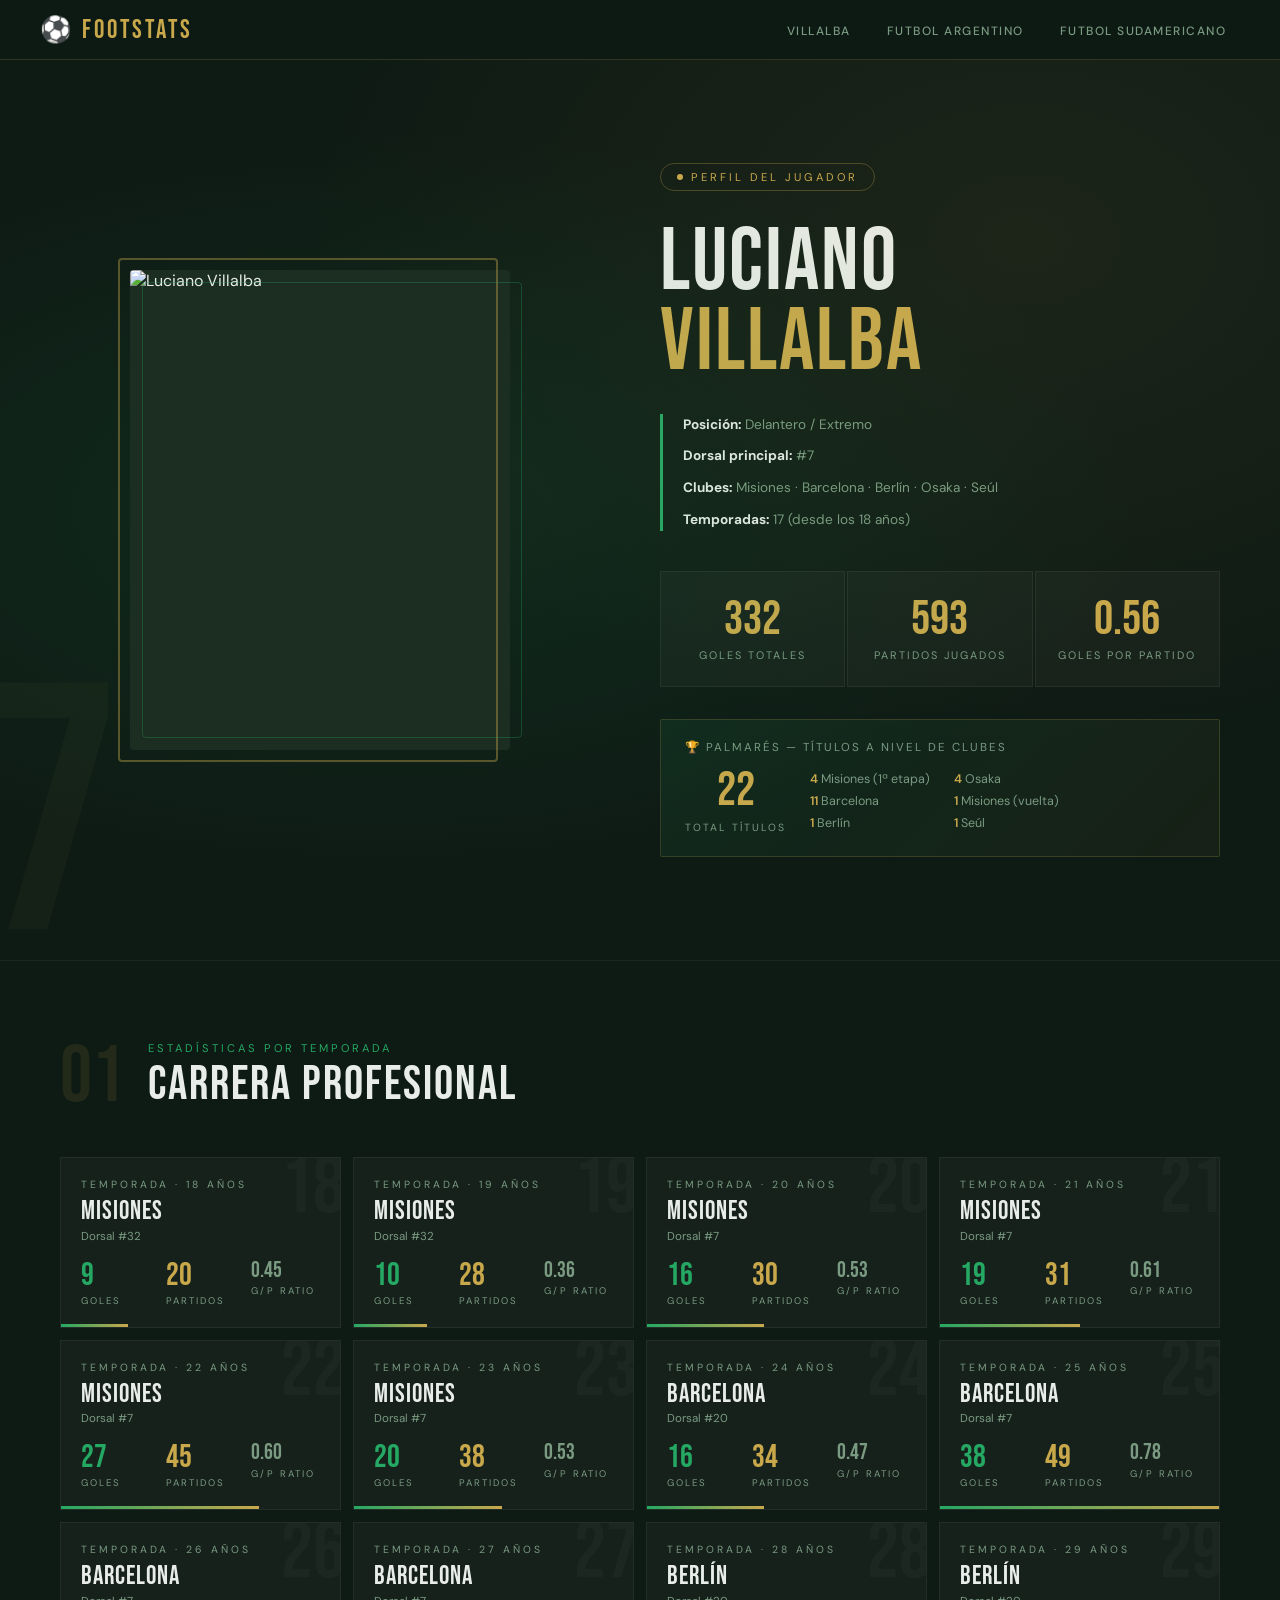
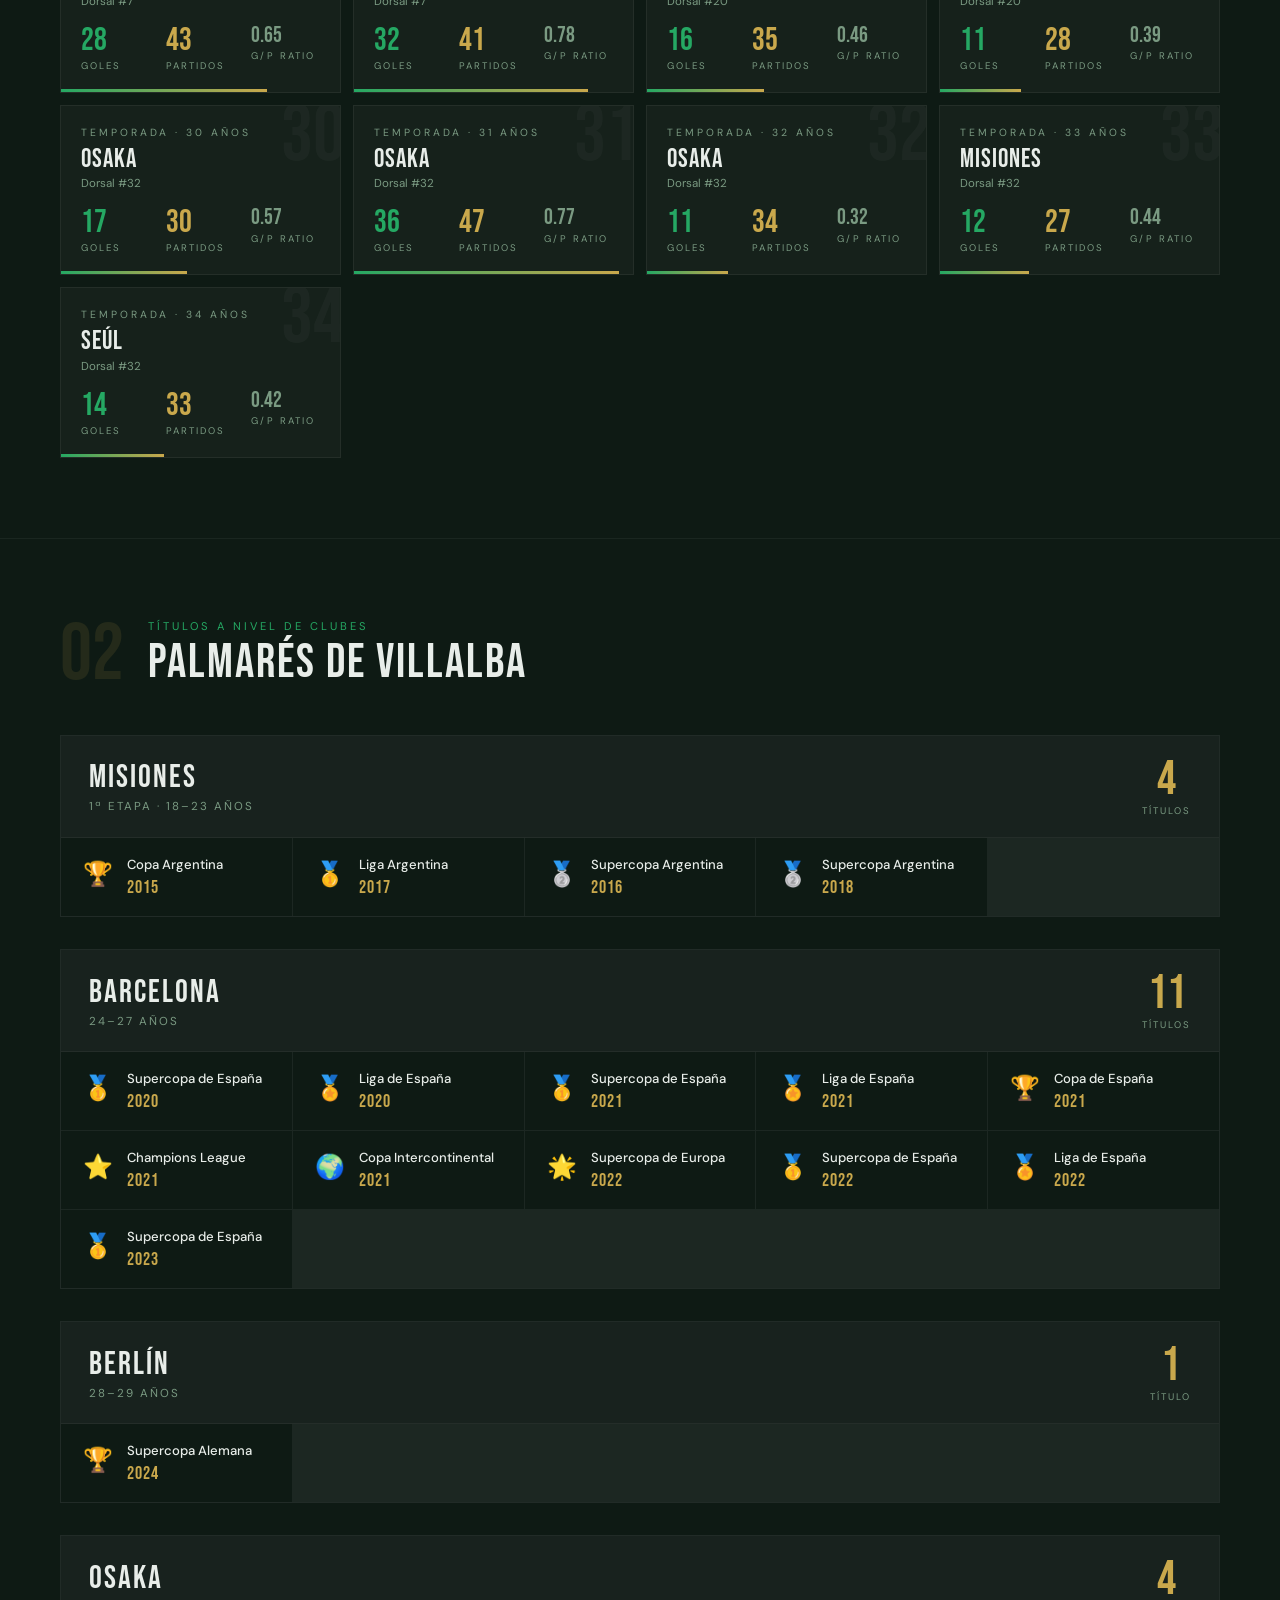
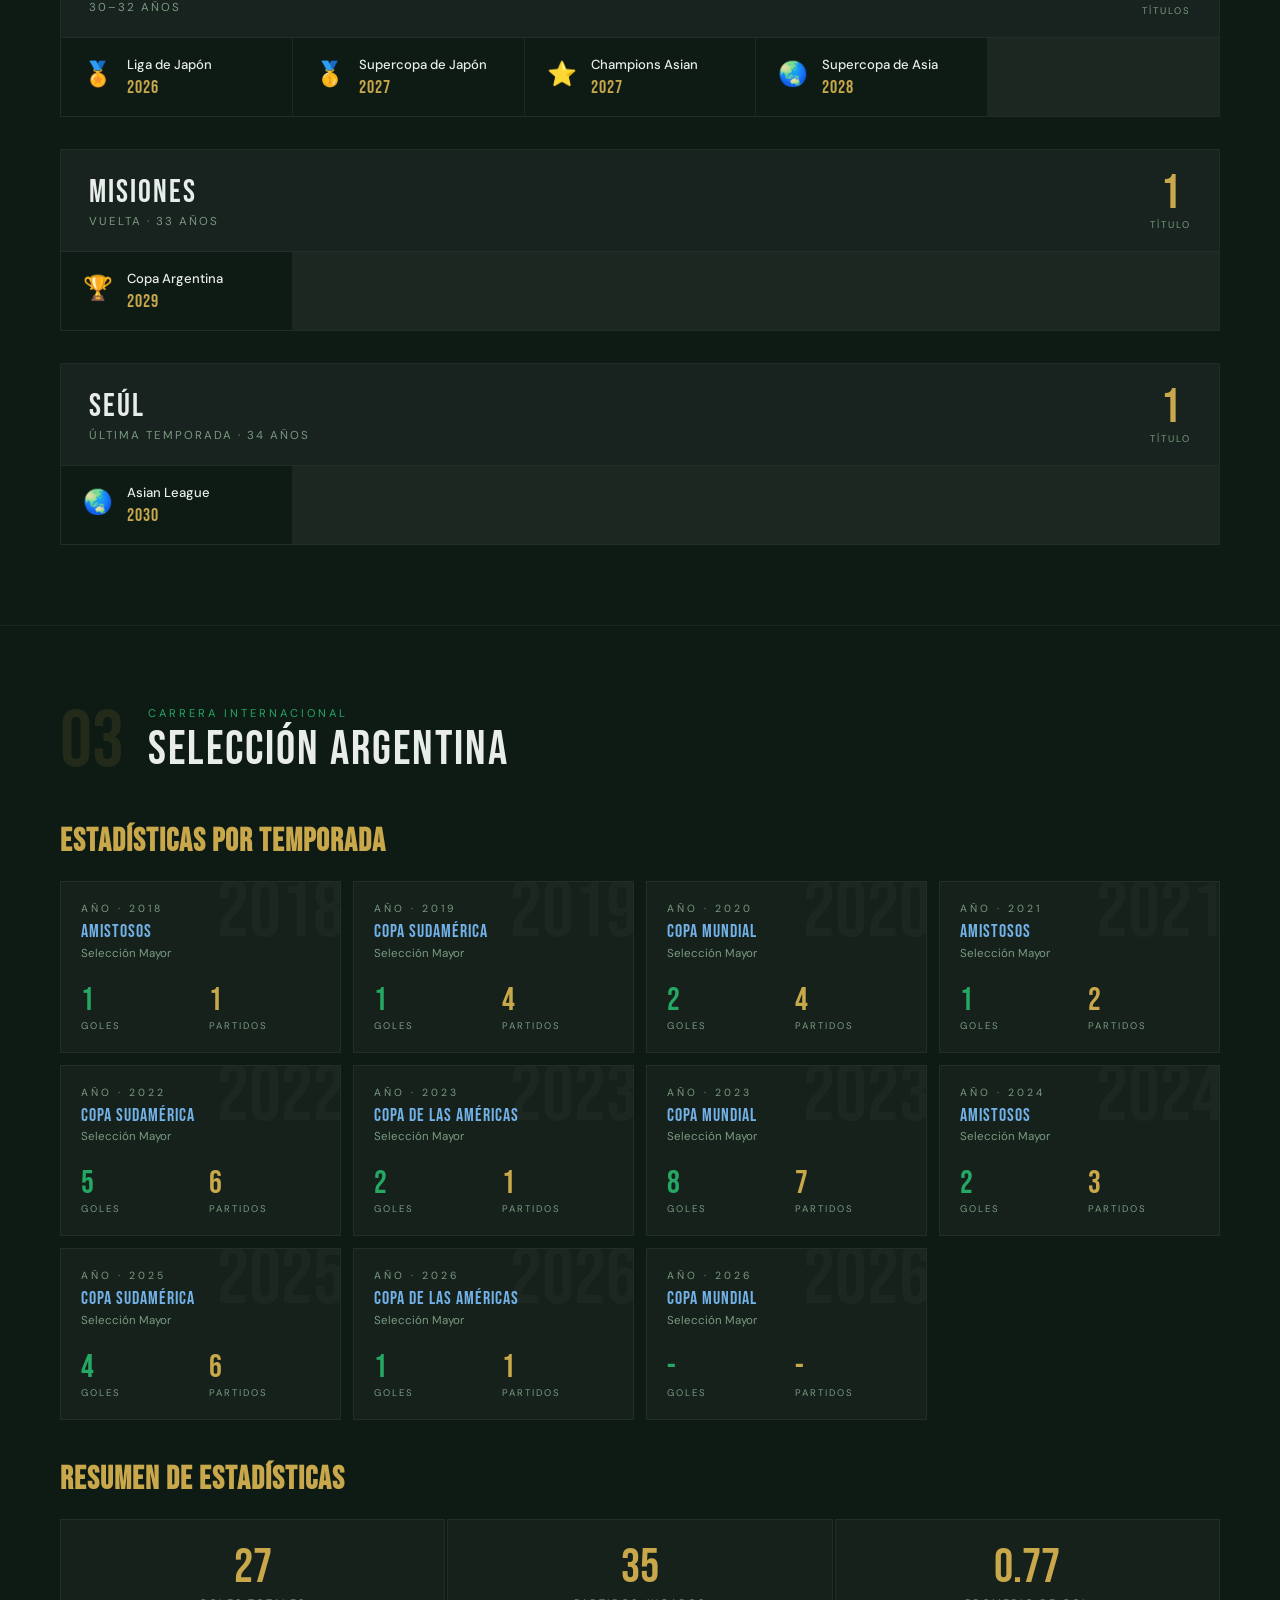
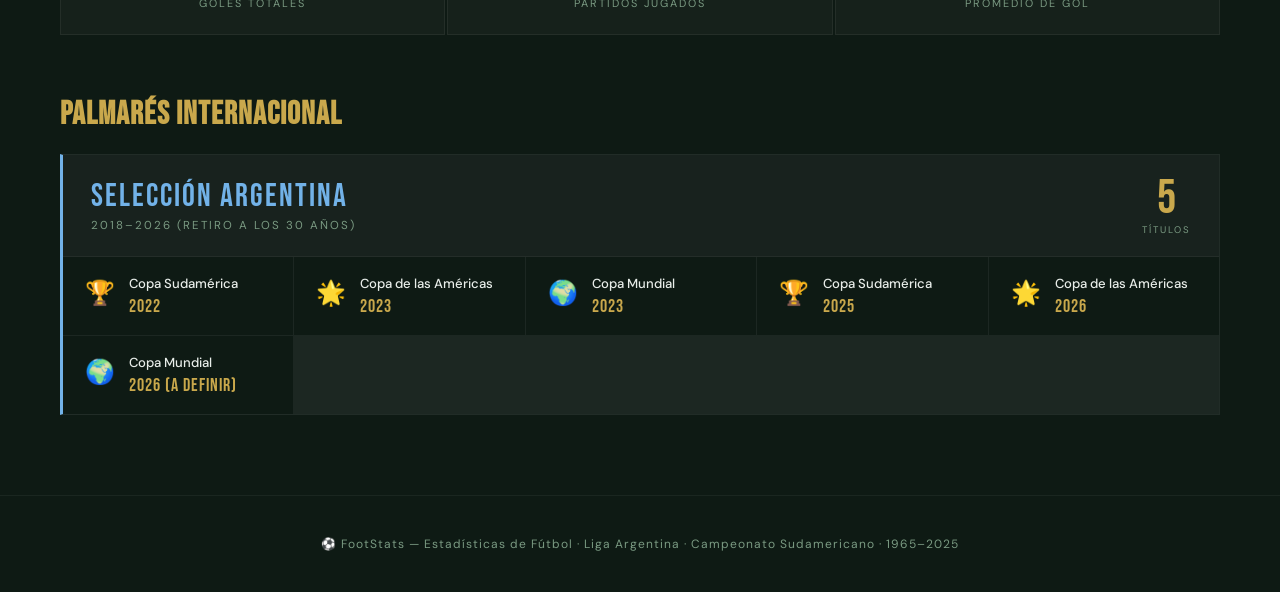
==== commit 8405e3d6: "seleccion arg" ====
--- a/index.html
+++ b/index.html
@@ -15,17 +15,15 @@
 
     <nav>
         <a href="index.html" class="nav-logo" style="text-decoration:none;">⚽ FootStats</a>
+        <div class="hamburger" onclick="document.querySelector('.nav-links').classList.toggle('open')">☰</div>
         <ul class="nav-links">
-            <li><a href="index.html#villalba" class="active">Villalba</a></li>
-            <li><a href="index.html#palmares-jugador">Palmarés</a></li>
-            <li><a href="argentina.html#liga">Liga Argentina</a></li>
-            <li><a href="argentina.html#copa">Copa Argentina</a></li>
-            <li><a href="argentina.html#supercopa">Supercopa</a></li>
-            <li><a href="sudamericano.html#sudamericana">Campeonato Sudamericano</a></li>
+            <li><a href="index.html">VILLALBA</a></li>
+            <li><a href="argentina.html">FUTBOL ARGENTINO</a></li>
+            <li><a href="sudamericano.html">FUTBOL SUDAMERICANO</a></li>
         </ul>
     </nav>
 
-<!-- ====== PLAYER HERO ====== -->
+    <!-- ====== PLAYER HERO ====== -->
     <section id="villalba" style="padding:0; border:none;">
         <div class="player-hero">
             <div class="player-photo-side">
@@ -105,8 +103,8 @@
         </div>
     </section>
 
-    
-<!-- ====== CAREER ====== -->
+
+    <!-- ====== CAREER ====== -->
     <section>
         <div class="section-header fade-in">
             <div class="section-number">01</div>
@@ -118,8 +116,8 @@
         <div class="career-grid" id="careerGrid"></div>
     </section>
 
-    
-<!-- ====== PLAYER PALMARES ====== -->
+
+    <!-- ====== PLAYER PALMARES ====== -->
     <section id="palmares-jugador">
         <div class="section-header fade-in">
             <div class="section-number">02</div>
@@ -131,7 +129,44 @@
         <div class="palmares-clubs" id="palmaresClubs"></div>
     </section>
 
-    
+
+
+    <!-- ====== SELECCION ARGENTINA ====== -->
+    <section id="seleccion">
+        <div class="section-header fade-in">
+            <div class="section-number">03</div>
+            <div class="section-title-block">
+                <div class="section-subtitle">Carrera Internacional</div>
+                <div class="section-title">Selección Argentina</div>
+            </div>
+        </div>
+
+        <h3 style="color:var(--gold); font-family:'Bebas Neue',sans-serif; font-size:2rem; letter-spacing:1px; margin-bottom:20px; text-transform:uppercase;"
+            class="fade-in">Estadísticas por temporada</h3>
+        <div class="career-grid fade-in" id="seleccionGrid" style="margin-bottom: 40px;"></div>
+
+        <h3 style="color:var(--gold); font-family:'Bebas Neue',sans-serif; font-size:2rem; letter-spacing:1px; margin-bottom:20px; text-transform:uppercase;"
+            class="fade-in">Resumen de Estadísticas</h3>
+        <div class="stats-overview fade-in" style="margin-bottom: 60px;">
+            <div class="stat-block">
+                <span class="num" id="totalSeleccionGoals">—</span>
+                <span class="lbl">Goles totales</span>
+            </div>
+            <div class="stat-block">
+                <span class="num" id="totalSeleccionGames">—</span>
+                <span class="lbl">Partidos jugados</span>
+            </div>
+            <div class="stat-block">
+                <span class="num" id="avgSeleccionGoals">—</span>
+                <span class="lbl">Promedio de Gol</span>
+            </div>
+        </div>
+
+        <h3 style="color:var(--gold); font-family:'Bebas Neue',sans-serif; font-size:2rem; letter-spacing:1px; margin-bottom:20px; text-transform:uppercase;"
+            class="fade-in">Palmarés Internacional</h3>
+        <div class="palmares-clubs" id="seleccionPalmares"></div>
+    </section>
+
     <footer>
         <span>⚽ FootStats — Estadísticas de Fútbol · Liga Argentina · Campeonato Sudamericano · 1965–2025</span>
     </footer>
@@ -300,6 +335,103 @@
         });
 
 
+
+        // ==============================
+        // SELECCION DATA
+        // ==============================
+        const seleccionData = [
+            { year: 2018, event: 'Amistosos', goals: '1', games: '1', link: 'arg_2018.html' },
+            { year: 2019, event: 'Copa Sudamérica', goals: '1', games: '4', link: '#' },
+            { year: 2020, event: 'Copa Mundial', goals: '2', games: '4', link: '#' },
+            { year: 2021, event: 'Amistosos', goals: '1', games: '2', link: '#' },
+            { year: 2022, event: 'Copa Sudamérica', goals: '5', games: '6', link: '#' },
+            { year: 2023, event: 'Copa de las Américas', goals: '2', games: '1', link: '#' },
+            { year: 2023, event: 'Copa Mundial', goals: '8', games: '7', link: '#' },
+            { year: 2024, event: 'Amistosos', goals: '2', games: '3', link: '#' },
+            { year: 2025, event: 'Copa Sudamérica', goals: '4', games: '6', link: '#' },
+            { year: 2026, event: 'Copa de las Américas', goals: '1', games: '1', link: '#' },
+            { year: 2026, event: 'Copa Mundial', goals: '-', games: '-', link: '#' },
+        ];
+
+        const seleccionGrid = document.getElementById('seleccionGrid');
+        seleccionData.forEach((d, i) => {
+            const clickAttr = (d.link && d.link !== '#') ? `onclick="window.location.href='${d.link}'" style="cursor:pointer; animation-delay:${i * 0.04}s"` : `style="animation-delay:${i * 0.04}s"`;
+            seleccionGrid.innerHTML += `
+    <div class="career-card fade-in" data-age="${d.year}" ${clickAttr}>
+      <div class="card-age">Año · ${d.year}</div>
+      <div class="card-club" style="font-size: 1.15rem; color: #72b2e8;">${d.event}</div>
+      <div class="card-number" style="margin-bottom: 24px;">Selección Mayor</div>
+      <div class="card-stats">
+        <div class="card-stat">
+          <span class="val goals">${d.goals}</span>
+          <span class="key">Goles</span>
+        </div>
+        <div class="card-stat">
+          <span class="val">${d.games}</span>
+          <span class="key">Partidos</span>
+        </div>
+      </div>
+      <div class="goals-bar" style="width:0%"></div>
+    </div>
+  `;
+        });
+
+        let selGoals = 0;
+        let selGames = 0;
+        seleccionData.forEach(d => {
+            if (d.goals !== '-') selGoals += parseInt(d.goals, 10);
+            if (d.games !== '-') selGames += parseInt(d.games, 10);
+        });
+        document.getElementById('totalSeleccionGoals').textContent = selGoals;
+        document.getElementById('totalSeleccionGames').textContent = selGames;
+        document.getElementById('avgSeleccionGoals').textContent = selGames > 0 ? (selGoals / selGames).toFixed(2) : '0.00';
+
+        const seleccionPalmaresData = [
+            {
+                club: 'Selección Argentina',
+                period: '2018–2026 (Retiro a los 30 años)',
+                titles: 5,
+                trophies: [
+                    { icon: '🏆', name: 'Copa Sudamérica', year: '2022' },
+                    { icon: '🌟', name: 'Copa de las Américas', year: '2023' },
+                    { icon: '🌍', name: 'Copa Mundial', year: '2023' },
+                    { icon: '🏆', name: 'Copa Sudamérica', year: '2025' },
+                    { icon: '🌟', name: 'Copa de las Américas', year: '2026' },
+                    { icon: '🌍', name: 'Copa Mundial', year: '2026 (A definir)' },
+                ]
+            }
+        ];
+
+        const seleccionPalmaresEl = document.getElementById('seleccionPalmares');
+        seleccionPalmaresData.forEach((club, ci) => {
+            const trophiesHtml = club.trophies.map(t => `
+    <div class="trophy-item">
+      <div class="trophy-icon">${t.icon}</div>
+      <div>
+        <div class="trophy-name">${t.name}</div>
+        <span class="trophy-year">${t.year}</span>
+      </div>
+    </div>
+  `).join('');
+
+            seleccionPalmaresEl.innerHTML += `
+    <div class="club-palmares-block fade-in" style="border-left: 3px solid #72b2e8;">
+      <div class="club-palmares-header">
+        <div>
+          <div class="club-name-big" style="color:#72b2e8;">${club.club}</div>
+          <div class="club-period">${club.period}</div>
+        </div>
+        <div style="text-align:center; margin-left:auto;">
+          <div class="club-title-count">${club.titles}</div>
+          <div class="club-title-label">${club.titles === 1 ? 'título' : 'títulos'}</div>
+        </div>
+      </div>
+      <div class="trophies-grid">${trophiesHtml}</div>
+    </div>
+  `;
+        });
+
+
         // ==============================
         // SCROLL OBSERVER
         // ==============================
@@ -328,4 +460,5 @@
         });
     </script>
 </body>
+
 </html>
--- a/style.css
+++ b/style.css
@@ -640,6 +640,14 @@
             letter-spacing: 1px;
         }
 
+        .hamburger {
+            display: none;
+            font-size: 1.8rem;
+            color: var(--gold);
+            cursor: pointer;
+            user-select: none;
+        }
+
         /* RESPONSIVE */
         @media(max-width: 900px) {
             .player-hero {
@@ -671,8 +679,30 @@
                 padding: 0 20px;
             }
 
+            .hamburger {
+                display: block;
+            }
+
             .nav-links {
                 display: none;
+                position: absolute;
+                top: 60px;
+                left: 0;
+                width: 100%;
+                background: rgba(14, 26, 20, 0.98);
+                flex-direction: column;
+                padding: 20px 0;
+                border-bottom: 1px solid rgba(201, 168, 76, 0.2);
+            }
+
+            .nav-links.open {
+                display: flex;
+            }
+
+            .nav-links li {
+                width: 100%;
+                text-align: center;
+                margin: 10px 0;
             }
         }
 
